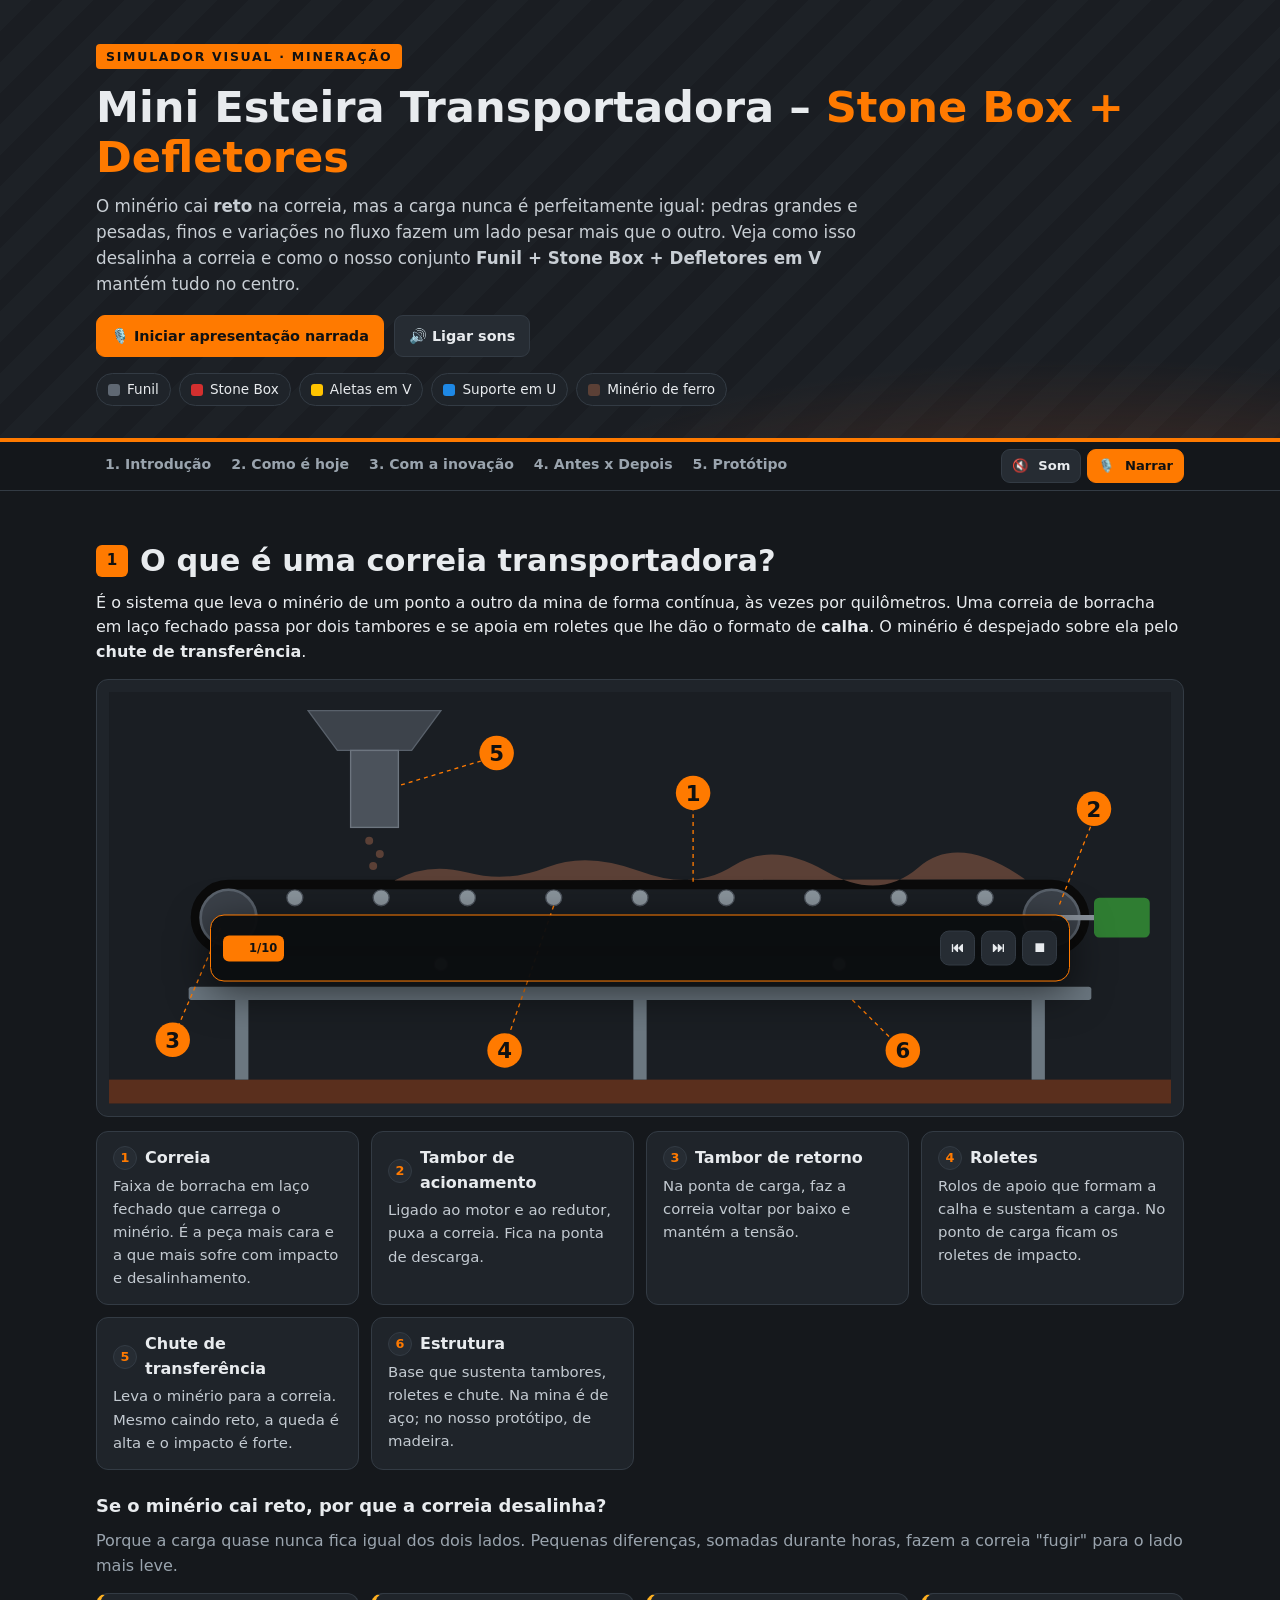
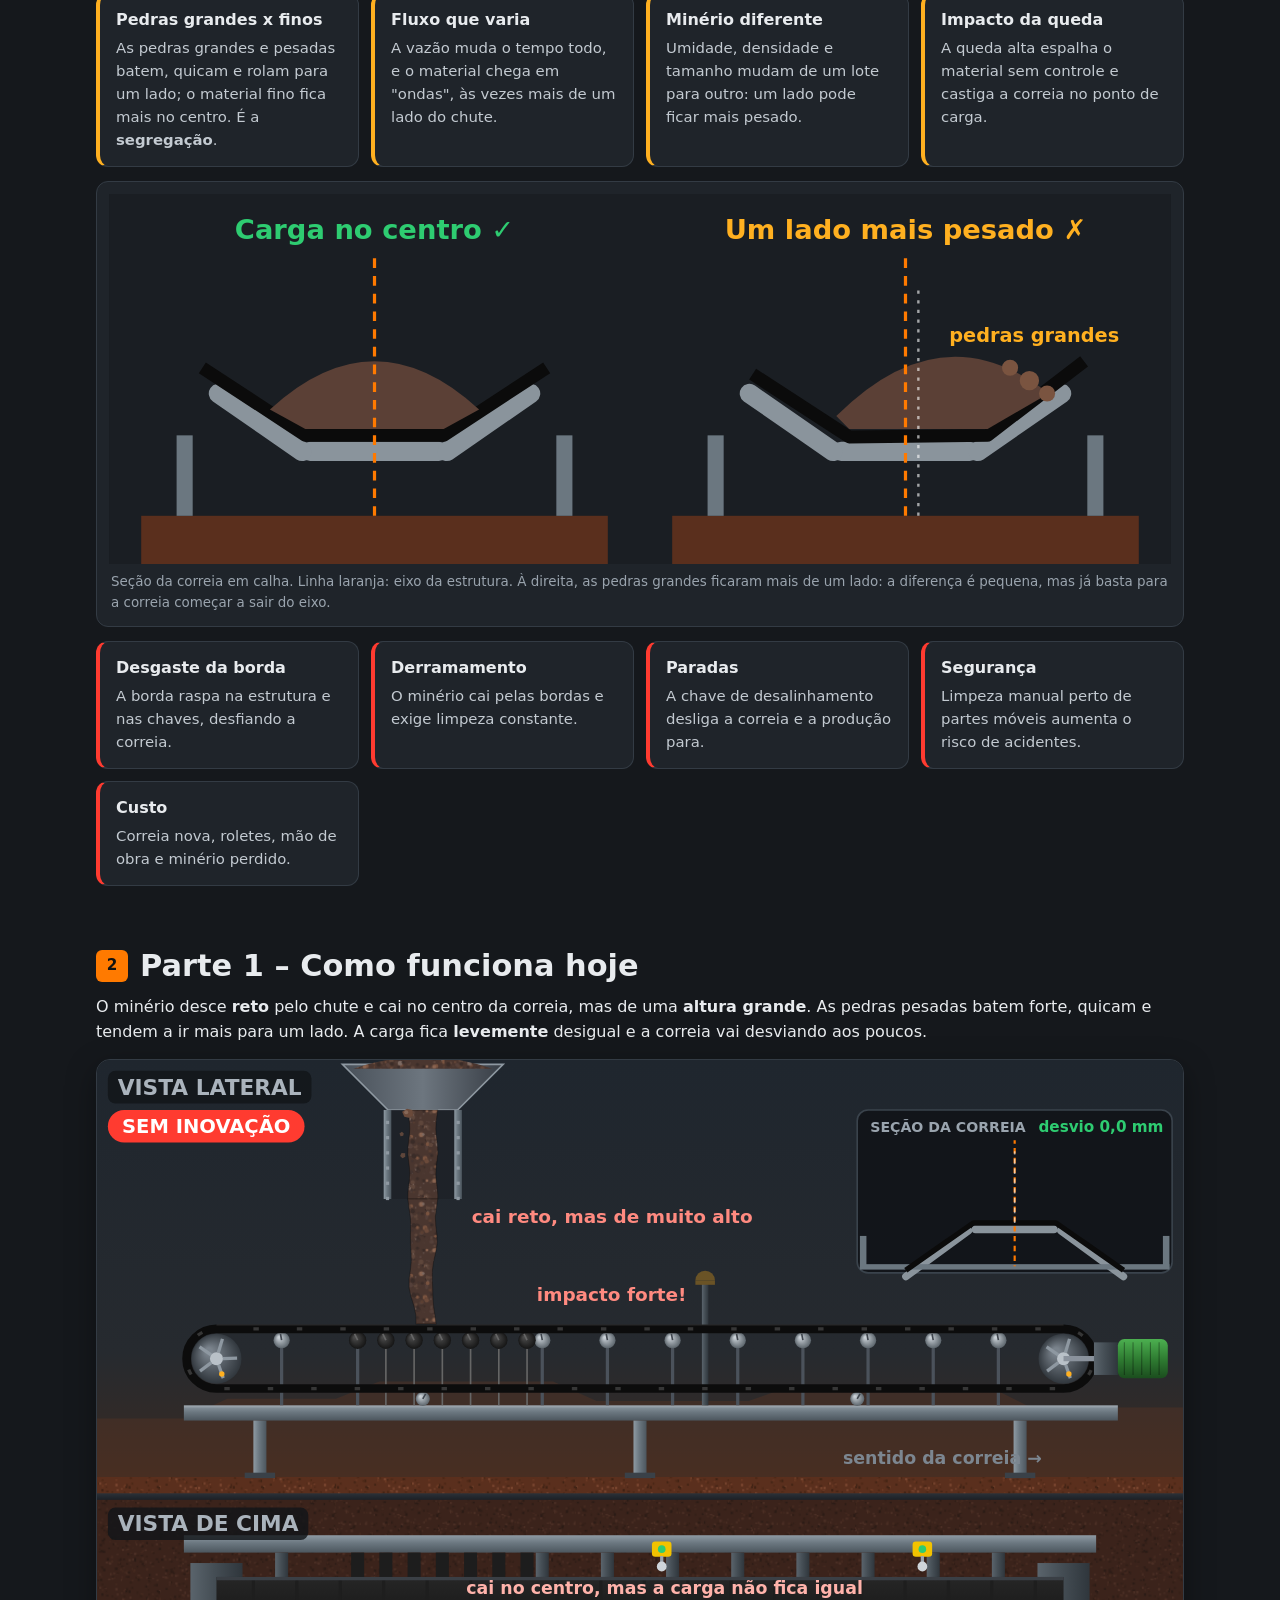
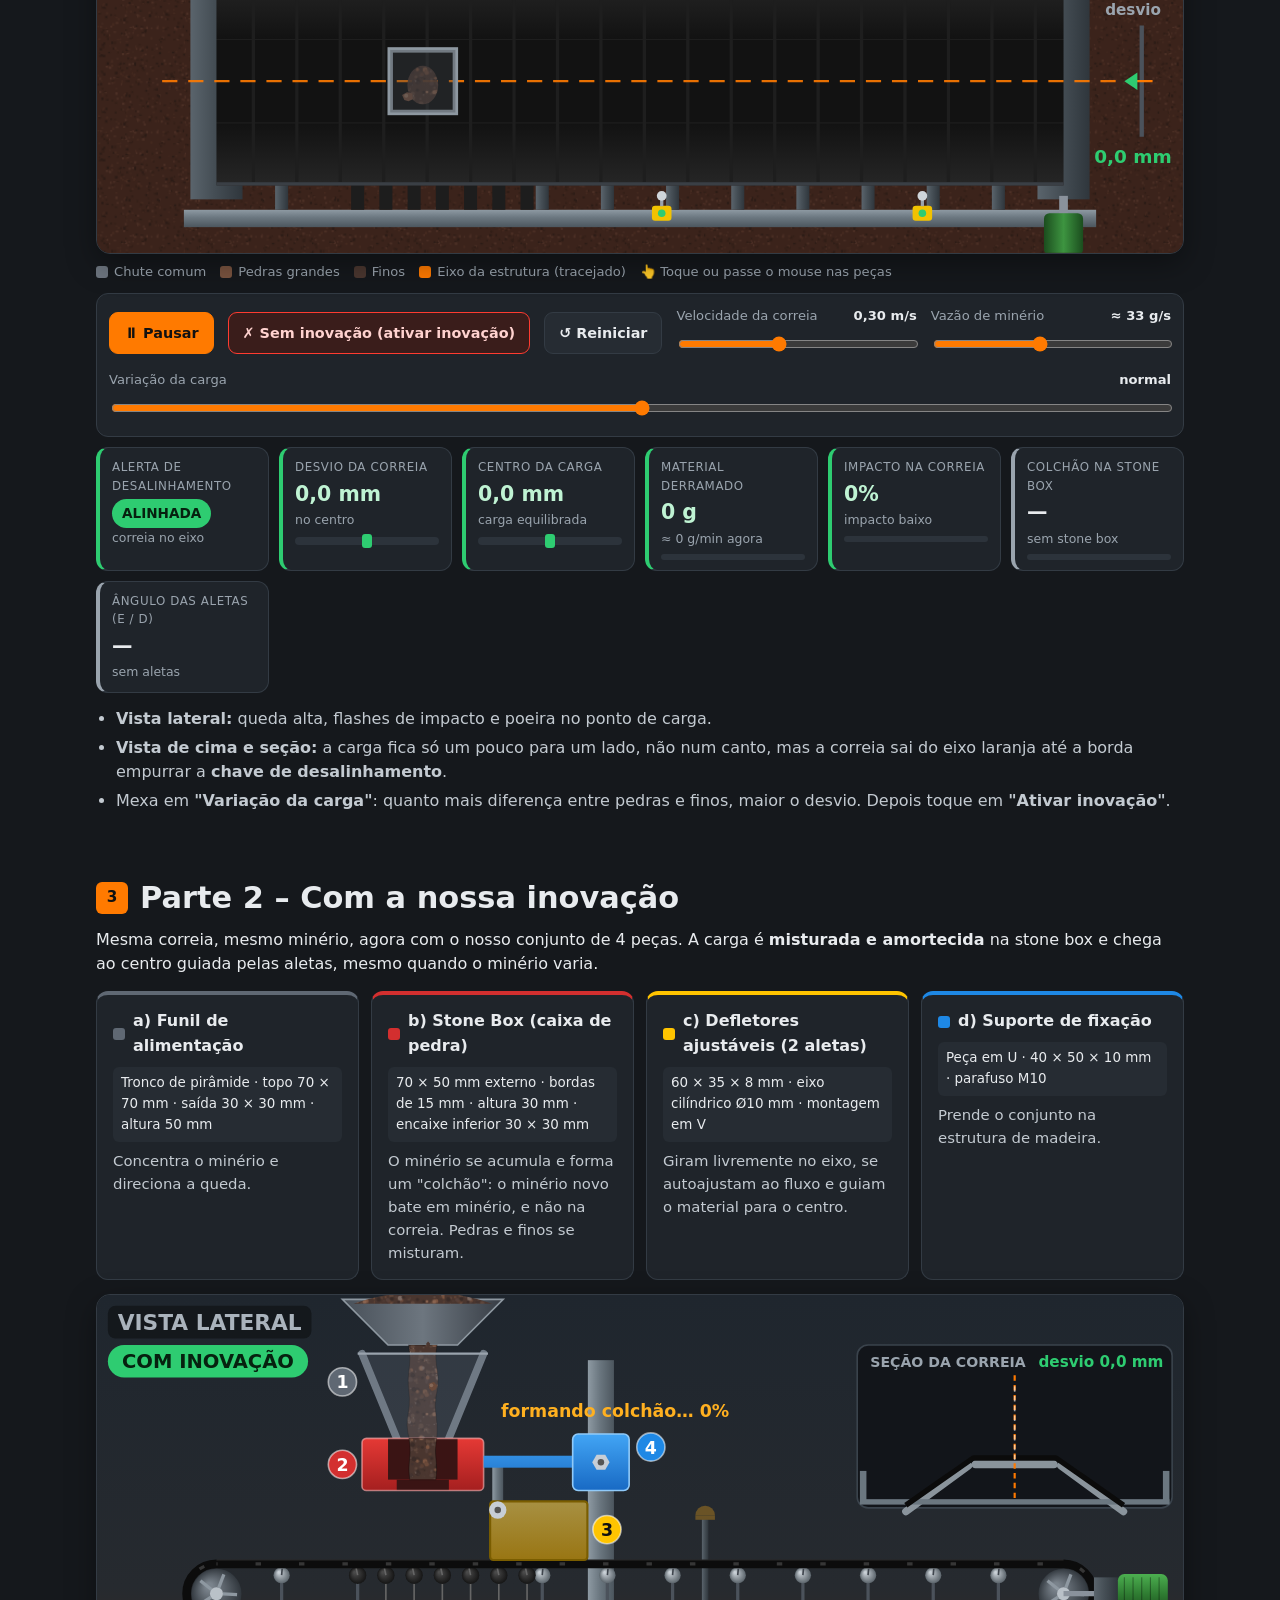
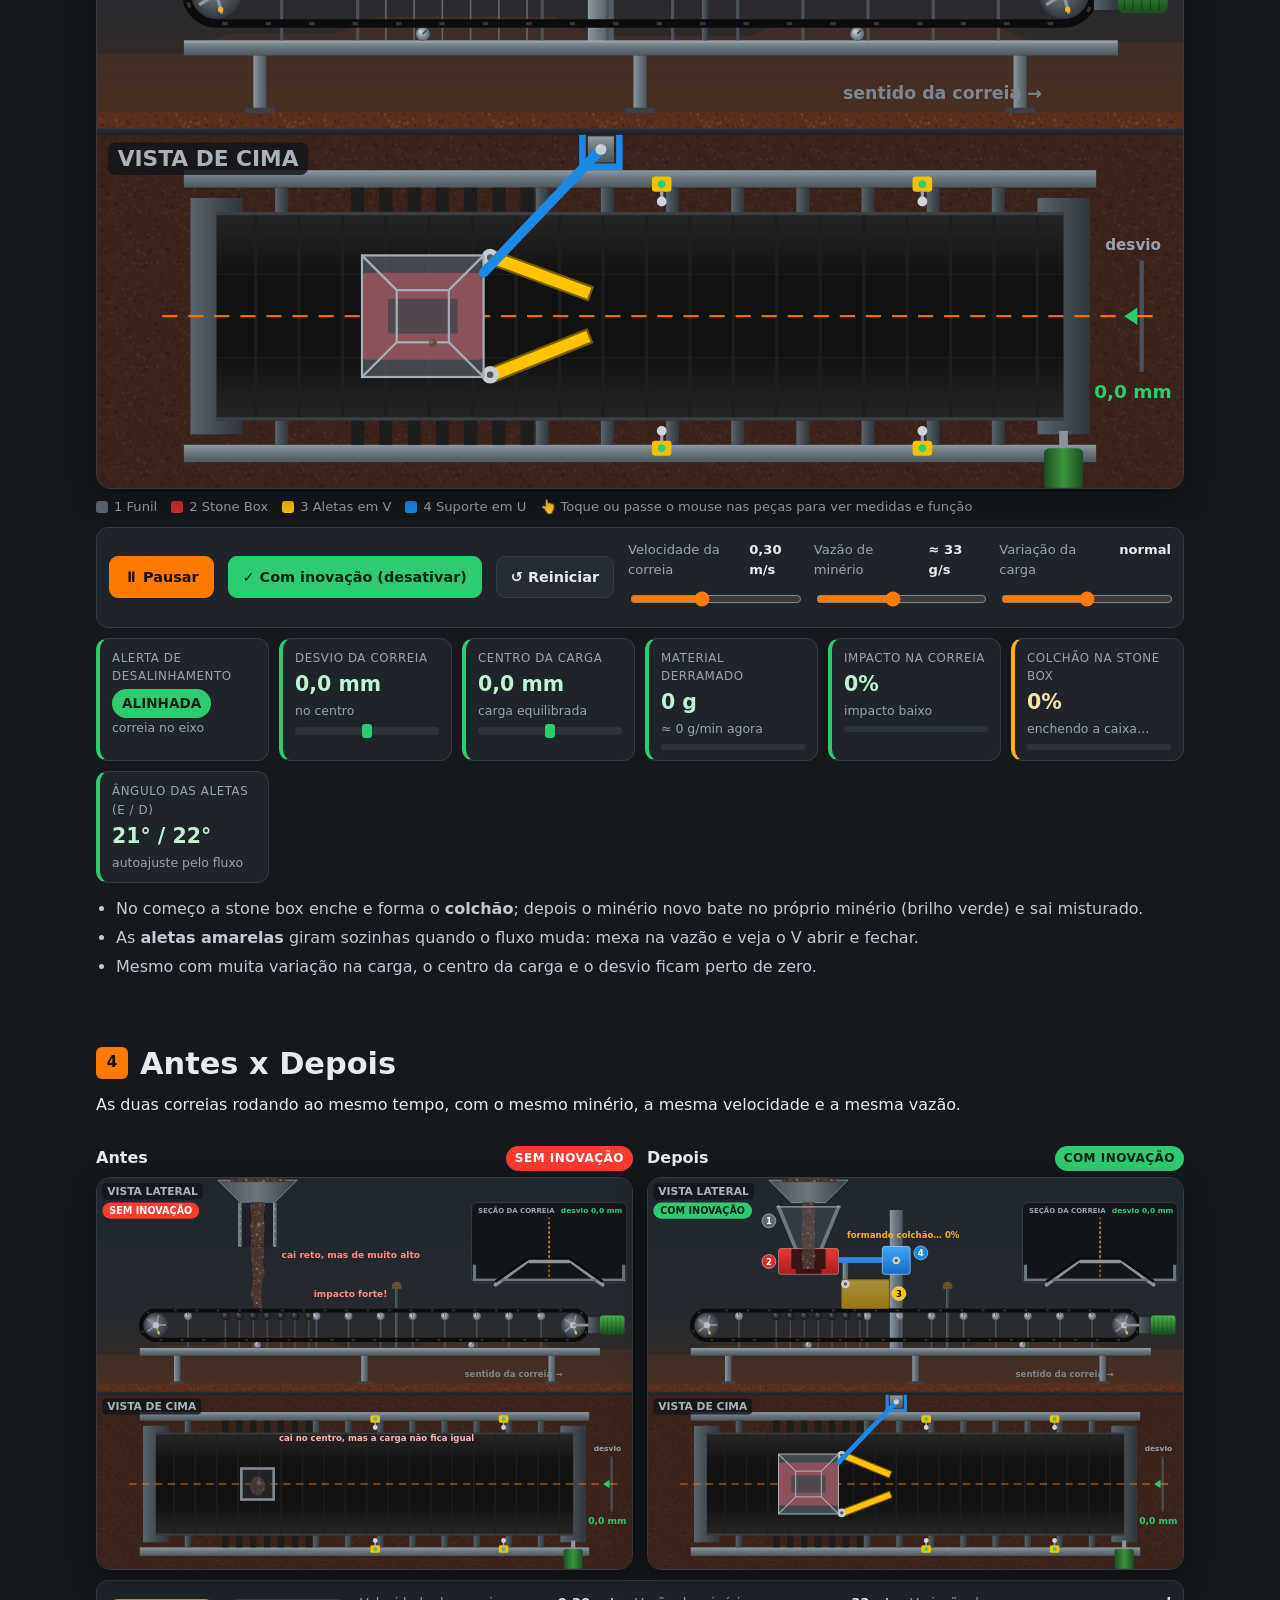
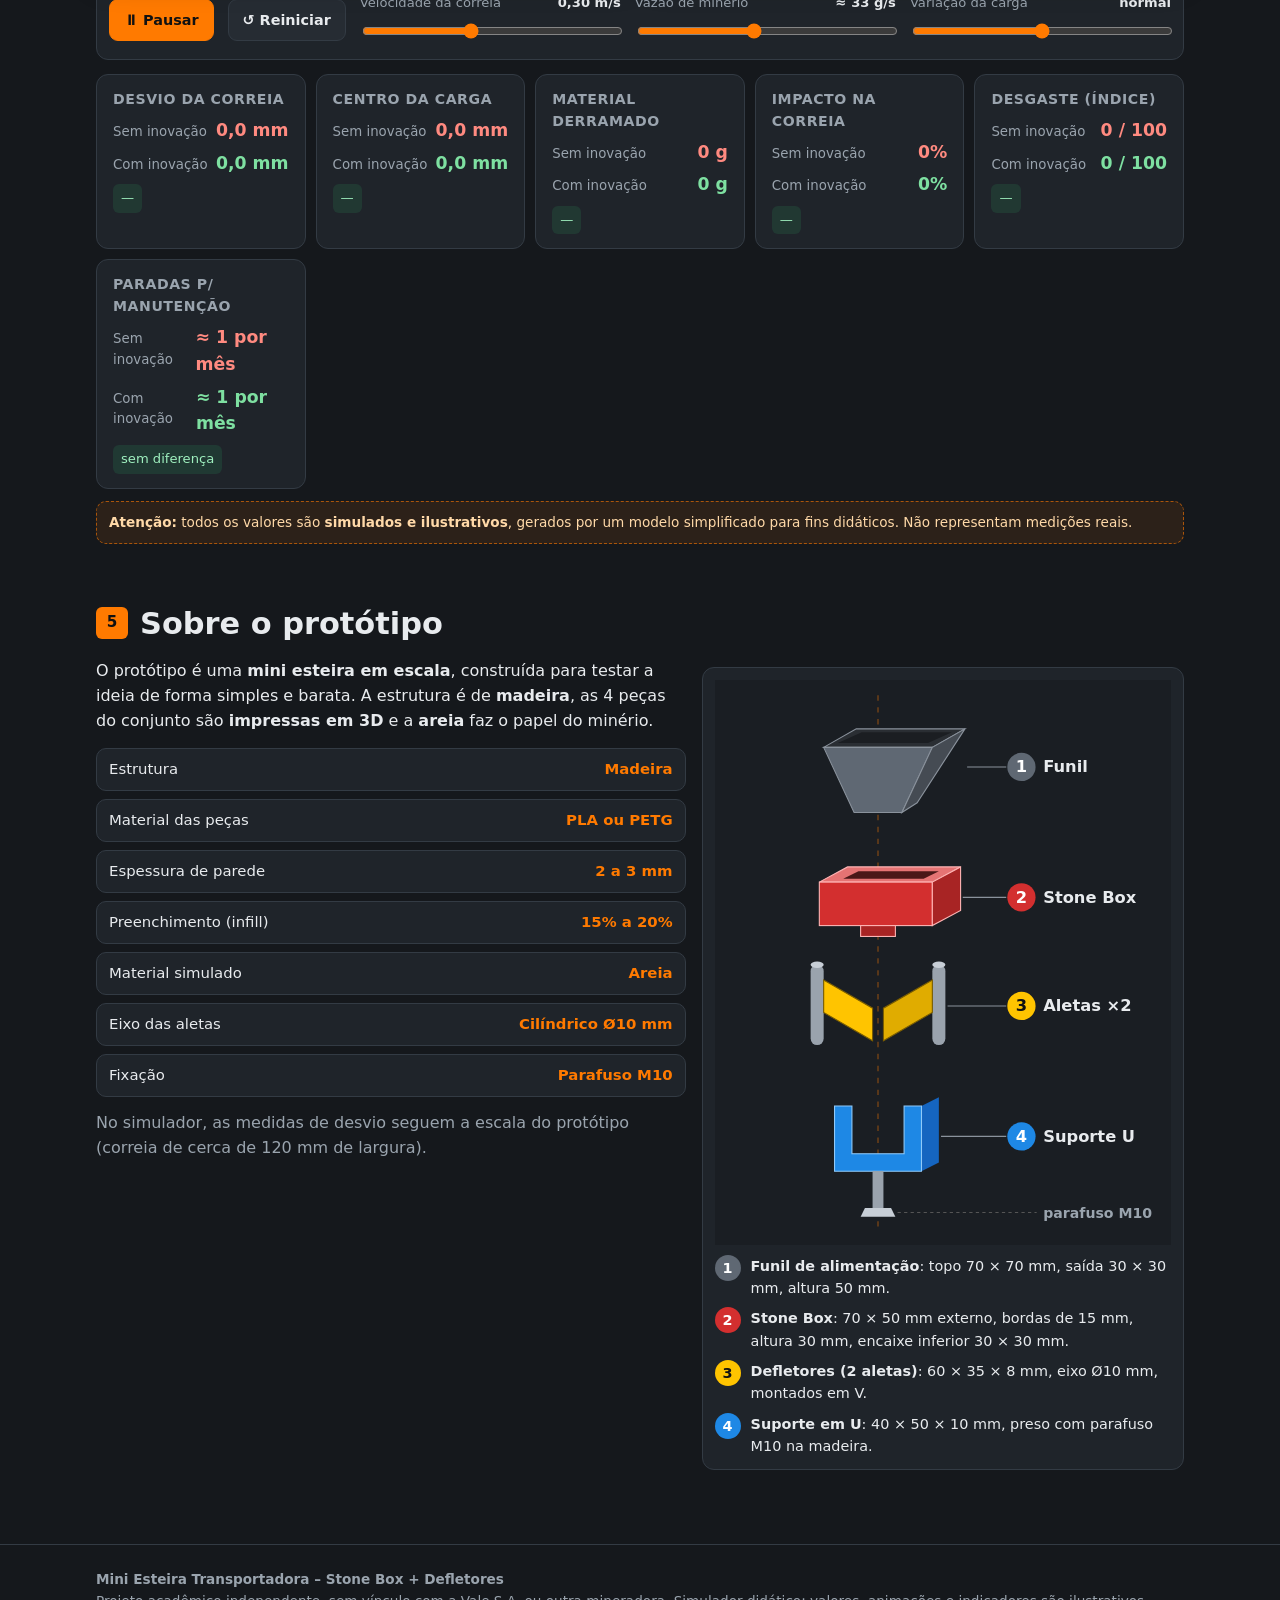
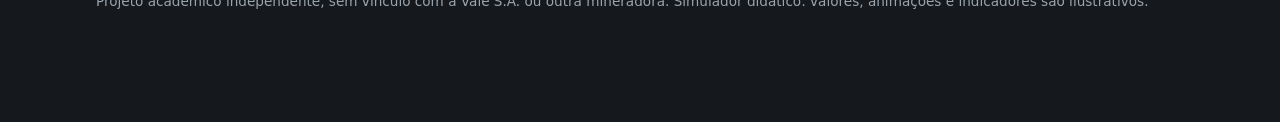
==== index.html @ c306771c "Publica o simulador no GitHub Pages Co-Authored-By: Claude Opus 5.5 <noreply@anthropic.com> Claude-S" ====
<!DOCTYPE html>
<html lang="pt-BR">
<head>
<meta charset="UTF-8">
<meta name="viewport" content="width=device-width, initial-scale=1">
<title>Mini Esteira Transportadora – Stone Box + Defletores</title>
<meta name="description" content="Simulador visual de correia transportadora de minério: como pequenas diferenças na carga desalinham a correia e como o conjunto Funil + Stone Box + Defletores em V mantém a carga centralizada.">
<style>
:root{
  --bg:#15181c; --panel:#1f242a; --panel2:#262c33; --line:#333b44;
  --text:#e8ebee; --muted:#9aa4ae;
  --orange:#ff7a00; --ok:#2ecc71; --warn:#ffb020; --alert:#ff3b30;
  --funil:#5f6873; --box:#d32f2f; --aleta:#ffc400; --sup:#1e88e5; --steel:#6b7780; --ore:#5b4036;
}
*{box-sizing:border-box}
html{scroll-behavior:smooth}
body{margin:0;background:var(--bg);color:var(--text);font-family:system-ui,-apple-system,"Segoe UI",Roboto,Arial,sans-serif;line-height:1.55;-webkit-text-size-adjust:100%}
a{color:var(--orange)}
.wrap{max-width:1120px;margin:0 auto;padding:0 16px}
header.hero{position:relative;overflow:hidden;padding:44px 0 32px;border-bottom:4px solid var(--orange);
  background:radial-gradient(900px 300px at 85% 130%,rgba(141,75,43,.5),transparent 70%),repeating-linear-gradient(135deg,#1d2126 0 22px,#1a1d22 22px 44px)}
header.hero::after{content:"";position:absolute;left:0;right:0;bottom:-4px;height:4px;background:repeating-linear-gradient(90deg,var(--orange) 0 24px,#111 24px 48px)}
.kicker{display:inline-block;font-size:.78rem;letter-spacing:.14em;text-transform:uppercase;color:#111;background:var(--orange);padding:3px 10px;border-radius:4px;font-weight:800}
h1{font-size:clamp(1.6rem,4.6vw,2.7rem);line-height:1.15;margin:14px 0 10px}
h1 span{color:var(--orange)}
.lead{color:#c8ced4;max-width:780px;font-size:1.05rem;margin:0}
.cta{display:flex;flex-wrap:wrap;gap:10px;margin-top:18px}
.chips{display:flex;flex-wrap:wrap;gap:8px;margin-top:16px}
.chip{display:inline-flex;align-items:center;gap:7px;background:var(--panel);border:1px solid var(--line);padding:5px 11px;border-radius:999px;font-size:.85rem}
.sw{width:12px;height:12px;border-radius:3px;display:inline-block;flex:none}
nav.top{position:sticky;top:0;z-index:30;background:rgba(21,24,28,.95);backdrop-filter:blur(6px);border-bottom:1px solid var(--line)}
nav.top .wrap{display:flex;align-items:center;gap:6px}
nav.top .links{display:flex;gap:2px;overflow-x:auto;scrollbar-width:none;flex:1}
nav.top .links::-webkit-scrollbar{display:none}
nav.top a{color:var(--muted);text-decoration:none;white-space:nowrap;padding:12px 9px;font-size:.88rem;font-weight:650;border-bottom:2px solid transparent}
nav.top a:hover{color:var(--text);border-color:var(--orange)}
.navbtns{display:flex;gap:6px;flex:none}
section{padding:46px 0 10px}
h2{font-size:clamp(1.3rem,3.4vw,1.9rem);margin:0 0 6px;display:flex;align-items:center;gap:12px;flex-wrap:wrap}
h2 .num{background:var(--orange);color:#111;font-size:.95rem;width:32px;height:32px;border-radius:6px;display:inline-grid;place-items:center;flex:none}
h3{margin:22px 0 10px;font-size:1.12rem}
p{margin:.4em 0 .9em}
.muted{color:var(--muted)}
.grid{display:grid;gap:12px;grid-template-columns:repeat(auto-fit,minmax(220px,1fr))}
.card{background:var(--panel);border:1px solid var(--line);border-radius:12px;padding:14px 16px}
.card h4{margin:0 0 4px;font-size:1rem;display:flex;align-items:center;gap:8px}
.card p{margin:0;color:#c3cad1;font-size:.93rem}
.card .n{background:var(--panel2);border:1px solid var(--line);border-radius:50%;width:24px;height:24px;display:inline-grid;place-items:center;font-size:.8rem;color:var(--orange);flex:none}
.card.prob{border-left:4px solid var(--alert)}
.card.fac{border-left:4px solid var(--warn)}
.card.piece{border-top:4px solid var(--c)}
.card.piece .dims{font-size:.84rem;color:var(--text);background:var(--panel2);border-radius:6px;padding:6px 8px;margin:8px 0}
.figure{background:var(--panel);border:1px solid var(--line);border-radius:12px;padding:12px;margin:14px 0}
.figure svg{display:block;width:100%;height:auto}
.figcap{font-size:.84rem;color:var(--muted);margin:8px 2px 0}
.sim-wrap{position:relative;border-radius:14px;overflow:hidden;border:1px solid var(--line);background:#1a1e23;margin-top:14px;box-shadow:0 10px 30px rgba(0,0,0,.35)}
.sim-wrap canvas{display:block;width:100%;touch-action:pan-y;cursor:crosshair}
.tip{position:absolute;z-index:5;pointer-events:none;max-width:270px;background:rgba(14,16,19,.96);border:1px solid var(--orange);border-radius:10px;padding:9px 11px;font-size:.84rem;box-shadow:0 6px 24px rgba(0,0,0,.5);opacity:0;transition:opacity .12s}
.tip.on{opacity:1}
.tip b{display:block;font-size:.95rem;margin-bottom:3px}
.tip .dims{color:#fff;background:#252b32;border-radius:6px;padding:4px 6px;margin:4px 0;font-size:.8rem}
.tip .fn{color:#c3cad1}
.controls{display:flex;flex-wrap:wrap;gap:10px 14px;align-items:center;background:var(--panel);border:1px solid var(--line);border-radius:12px;padding:12px;margin-top:10px}
.btn{appearance:none;border:1px solid var(--line);background:var(--panel2);color:var(--text);font:inherit;font-weight:750;font-size:.9rem;padding:9px 14px;border-radius:9px;cursor:pointer;min-height:40px;display:inline-flex;align-items:center;gap:6px}
.btn:hover{border-color:var(--orange)}
.btn.sm{padding:6px 10px;min-height:34px;font-size:.82rem}
.btn.primary{background:var(--orange);color:#111;border-color:var(--orange)}
.btn.on{background:var(--ok);color:#06210f;border-color:var(--ok)}
.btn.tog.off{background:#3a1d1b;border-color:var(--alert);color:#ffd2cf}
.rng{display:flex;flex-direction:column;gap:2px;font-size:.82rem;color:var(--muted);flex:1 1 170px;min-width:150px}
.rng span{display:flex;justify-content:space-between;gap:8px}
.rng output{color:var(--text);font-weight:750}
input[type=range]{width:100%;accent-color:var(--orange);height:28px}
.ind-grid{display:grid;gap:10px;grid-template-columns:repeat(auto-fit,minmax(150px,1fr));margin-top:10px}
.ind{background:var(--panel);border:1px solid var(--line);border-radius:12px;padding:10px 12px;border-left:4px solid var(--muted);transition:border-color .3s}
.ind .lbl{display:block;font-size:.74rem;color:var(--muted);text-transform:uppercase;letter-spacing:.05em}
.ind .val{display:block;font-size:1.28rem;font-weight:800;font-variant-numeric:tabular-nums;margin-top:2px}
.ind .sub{display:block;font-size:.78rem;color:var(--muted)}
.bar{height:6px;background:#2c333b;border-radius:4px;margin-top:6px;overflow:hidden}
.bar i{display:block;height:100%;width:0;background:var(--muted);transition:width .2s,background .3s}
.cbar{position:relative;height:8px;background:#2c333b;border-radius:4px;margin-top:7px}
.cbar::before{content:"";position:absolute;left:50%;top:-3px;bottom:-3px;width:2px;background:var(--orange)}
.cbar i{position:absolute;top:-3px;width:10px;height:14px;margin-left:-5px;border-radius:3px;background:var(--muted);left:50%;transition:left .2s,background .3s}
.ind.ok{border-left-color:var(--ok)} .ind.ok .bar i,.ind.ok .cbar i{background:var(--ok)} .ind.ok .val{color:#bff3d3}
.ind.warn{border-left-color:var(--warn)} .ind.warn .bar i,.ind.warn .cbar i{background:var(--warn)} .ind.warn .val{color:#ffe1a6}
.ind.alert{border-left-color:var(--alert)} .ind.alert .bar i,.ind.alert .cbar i{background:var(--alert)} .ind.alert .val{color:#ffc0bb}
.pill{display:inline-block;margin-top:4px;padding:4px 10px;border-radius:999px;font-weight:800;font-size:.85rem;background:#2c333b}
.ind.ok .pill{background:var(--ok);color:#06210f}
.ind.warn .pill{background:var(--warn);color:#2a1c00}
.ind.alert .pill{background:var(--alert);color:#fff;animation:blink 1s steps(2) infinite}
@keyframes blink{50%{opacity:.45}}
.legend{display:flex;flex-wrap:wrap;gap:6px 14px;font-size:.82rem;color:var(--muted);margin-top:8px}
.legend span{display:inline-flex;align-items:center;gap:6px}
.observe{margin:14px 0 0;padding-left:20px;color:#c3cad1}
.observe li{margin:4px 0}
.split{display:grid;grid-template-columns:1fr 1fr;gap:14px}
.split .sim-wrap{margin-top:0}
.side-head{display:flex;align-items:center;justify-content:space-between;gap:8px;margin:14px 0 6px;font-weight:800}
.tag{font-size:.75rem;padding:3px 9px;border-radius:999px;font-weight:800;letter-spacing:.04em}
.tag.bad{background:var(--alert);color:#fff}
.tag.good{background:var(--ok);color:#06210f}
.cmp{display:grid;gap:10px;grid-template-columns:repeat(auto-fit,minmax(180px,1fr));margin-top:14px}
.cmp .card h4{font-size:.88rem;color:var(--muted);text-transform:uppercase;letter-spacing:.04em}
.cmp .row{display:flex;justify-content:space-between;align-items:baseline;gap:8px;margin-top:6px;font-variant-numeric:tabular-nums}
.cmp .row small{color:var(--muted)}
.cmp .bad{color:#ff8a80;font-weight:800;font-size:1.08rem}
.cmp .good{color:#7ee0a1;font-weight:800;font-size:1.08rem}
.cmp .red{margin-top:8px;font-size:.82rem;background:rgba(46,204,113,.12);color:#9ff0bf;border-radius:6px;padding:4px 8px;display:inline-block}
.notice{margin-top:12px;font-size:.85rem;color:#ffd9a8;background:rgba(255,122,0,.1);border:1px dashed rgba(255,122,0,.6);border-radius:10px;padding:10px 12px}
.proto{display:grid;grid-template-columns:1.1fr .9fr;gap:16px;align-items:start}
.spec{list-style:none;padding:0;margin:0;display:grid;gap:8px}
.spec li{background:var(--panel);border:1px solid var(--line);border-radius:10px;padding:9px 12px;display:flex;justify-content:space-between;gap:10px;font-size:.93rem}
.spec li b{color:var(--orange);text-align:right}
.ex-legend{list-style:none;padding:0;margin:10px 0 0;display:grid;gap:8px}
.ex-legend li{display:flex;gap:10px;align-items:flex-start;font-size:.9rem}
.ex-legend .n{width:26px;height:26px;border-radius:50%;display:grid;place-items:center;font-weight:800;color:#111;flex:none}
#narr{position:fixed;left:50%;bottom:12px;transform:translate(-50%,140%);z-index:50;width:min(860px,calc(100% - 20px));background:rgba(12,14,16,.97);border:1px solid var(--orange);border-radius:14px;box-shadow:0 10px 40px rgba(0,0,0,.6);padding:10px 12px;display:flex;gap:12px;align-items:center;transition:transform .35s}
#narr.on{transform:translate(-50%,0)}
#narr .st{flex:none;font-size:.72rem;font-weight:800;color:#111;background:var(--orange);border-radius:6px;padding:4px 7px;display:inline-flex;align-items:center}
#narr .cap{flex:1;font-size:1rem;line-height:1.4;min-height:2.8em;display:flex;align-items:center}
#narr .nb{display:flex;gap:6px;flex:none}
.wave{display:inline-flex;gap:2px;align-items:flex-end;height:14px;margin-right:6px}
.wave i{width:3px;background:#111;animation:wv .8s ease-in-out infinite}
.wave i:nth-child(2){animation-delay:.15s}.wave i:nth-child(3){animation-delay:.3s}
@keyframes wv{0%,100%{height:3px}50%{height:13px}}
footer{margin-top:50px;padding:24px 0 110px;border-top:1px solid var(--line);color:var(--muted);font-size:.85rem}
@media (max-width:760px){
  .split,.proto{grid-template-columns:1fr}
  section{padding-top:36px}
  .ind .val{font-size:1.1rem}
  nav.top .navbtns .lbl{display:none}
  #narr{flex-wrap:wrap}
  #narr .cap{flex-basis:100%;order:3;font-size:.95rem}
}
</style>
</head>
<body>

<header class="hero" id="topo">
  <div class="wrap">
    <span class="kicker">Simulador visual · Mineração</span>
    <h1>Mini Esteira Transportadora – <span>Stone Box + Defletores</span></h1>
    <p class="lead">O minério cai <b>reto</b> na correia, mas a carga nunca é perfeitamente igual: pedras grandes e pesadas, finos e variações no fluxo fazem um lado pesar mais que o outro. Veja como isso desalinha a correia e como o nosso conjunto <b>Funil + Stone Box + Defletores em V</b> mantém tudo no centro.</p>
    <div class="cta">
      <button class="btn primary" id="heroNarr" type="button">🎙️ Iniciar apresentação narrada</button>
      <button class="btn" id="heroSnd" type="button">🔊 Ligar sons</button>
    </div>
    <div class="chips">
      <span class="chip"><i class="sw" style="background:var(--funil)"></i>Funil</span>
      <span class="chip"><i class="sw" style="background:var(--box)"></i>Stone Box</span>
      <span class="chip"><i class="sw" style="background:var(--aleta)"></i>Aletas em V</span>
      <span class="chip"><i class="sw" style="background:var(--sup)"></i>Suporte em U</span>
      <span class="chip"><i class="sw" style="background:var(--ore)"></i>Minério de ferro</span>
    </div>
  </div>
</header>

<nav class="top"><div class="wrap">
  <div class="links">
    <a href="#intro">1. Introdução</a>
    <a href="#hoje">2. Como é hoje</a>
    <a href="#inovacao">3. Com a inovação</a>
    <a href="#comparacao">4. Antes x Depois</a>
    <a href="#prototipo">5. Protótipo</a>
  </div>
  <div class="navbtns">
    <button class="btn sm" id="navSnd" type="button" title="Sons">🔇<span class="lbl">&nbsp;Som</span></button>
    <button class="btn sm primary" id="navNarr" type="button" title="Apresentação narrada">🎙️<span class="lbl">&nbsp;Narrar</span></button>
  </div>
</div></nav>

<main class="wrap">

<!-- 1. INTRODUÇÃO -->
<section id="intro">
  <h2><span class="num">1</span>O que é uma correia transportadora?</h2>
  <p>É o sistema que leva o minério de um ponto a outro da mina de forma contínua, às vezes por quilômetros. Uma correia de borracha em laço fechado passa por dois tambores e se apoia em roletes que lhe dão o formato de <b>calha</b>. O minério é despejado sobre ela pelo <b>chute de transferência</b>.</p>
  <div class="figure">
    <svg viewBox="0 0 800 310" role="img" aria-label="Desenho de uma correia transportadora com as partes numeradas">
      <rect width="800" height="310" fill="#1a1e23"/>
      <rect y="292" width="800" height="18" fill="#5a2f1d"/>
      <rect x="60" y="222" width="680" height="10" rx="2" fill="#6b7780"/>
      <g fill="#6b7780"><rect x="95" y="232" width="10" height="60"/><rect x="395" y="232" width="10" height="60"/><rect x="695" y="232" width="10" height="60"/></g>
      <g fill="#8a949c" stroke="#4b525b">
        <circle cx="140" cy="155" r="6"/><circle cx="205" cy="155" r="6"/><circle cx="270" cy="155" r="6"/><circle cx="335" cy="155" r="6"/><circle cx="400" cy="155" r="6"/><circle cx="465" cy="155" r="6"/><circle cx="530" cy="155" r="6"/><circle cx="595" cy="155" r="6"/><circle cx="660" cy="155" r="6"/>
        <circle cx="250" cy="205" r="5"/><circle cx="550" cy="205" r="5"/>
      </g>
      <path d="M90,145 L710,145 A25,25 0 0 1 710,195 L90,195 A25,25 0 0 1 90,145 Z" fill="none" stroke="#0b0b0b" stroke-width="7"/>
      <circle cx="90" cy="170" r="21" fill="#3b4149" stroke="#59616b" stroke-width="2"/>
      <circle cx="710" cy="170" r="21" fill="#3b4149" stroke="#59616b" stroke-width="2"/>
      <rect x="742" y="155" width="42" height="30" rx="4" fill="#2f7d32"/>
      <line x1="710" y1="170" x2="742" y2="170" stroke="#8a929c" stroke-width="4"/>
      <path d="M215,142 Q240,128 270,136 T330,132 T400,135 T470,131 T540,135 T610,132 T690,141 Z" fill="#5b4036"/>
      <path d="M150,14 L250,14 L228,44 L172,44 Z" fill="#3d434b" stroke="#59616b"/>
      <rect x="182" y="44" width="36" height="58" fill="#4b525b" stroke="#6d757f"/>
      <g fill="#5b4036"><circle cx="196" cy="112" r="3"/><circle cx="204" cy="122" r="3"/><circle cx="199" cy="131" r="3"/></g>
      <g font-family="system-ui,Arial" font-weight="800" font-size="16" text-anchor="middle">
        <line x1="440" y1="143" x2="440" y2="88" stroke="#ff7a00" stroke-dasharray="3 3"/><circle cx="440" cy="76" r="13" fill="#ff7a00"/><text x="440" y="82" fill="#111">1</text>
        <line x1="716" y1="160" x2="740" y2="100" stroke="#ff7a00" stroke-dasharray="3 3"/><circle cx="742" cy="88" r="13" fill="#ff7a00"/><text x="742" y="94" fill="#111">2</text>
        <line x1="84" y1="178" x2="52" y2="252" stroke="#ff7a00" stroke-dasharray="3 3"/><circle cx="48" cy="262" r="13" fill="#ff7a00"/><text x="48" y="268" fill="#111">3</text>
        <line x1="335" y1="161" x2="300" y2="262" stroke="#ff7a00" stroke-dasharray="3 3"/><circle cx="298" cy="270" r="13" fill="#ff7a00"/><text x="298" y="276" fill="#111">4</text>
        <line x1="220" y1="70" x2="280" y2="52" stroke="#ff7a00" stroke-dasharray="3 3"/><circle cx="292" cy="46" r="13" fill="#ff7a00"/><text x="292" y="52" fill="#111">5</text>
        <line x1="560" y1="232" x2="590" y2="262" stroke="#ff7a00" stroke-dasharray="3 3"/><circle cx="598" cy="270" r="13" fill="#ff7a00"/><text x="598" y="276" fill="#111">6</text>
      </g>
    </svg>
  </div>
  <div class="grid">
    <div class="card"><h4><span class="n">1</span>Correia</h4><p>Faixa de borracha em laço fechado que carrega o minério. É a peça mais cara e a que mais sofre com impacto e desalinhamento.</p></div>
    <div class="card"><h4><span class="n">2</span>Tambor de acionamento</h4><p>Ligado ao motor e ao redutor, puxa a correia. Fica na ponta de descarga.</p></div>
    <div class="card"><h4><span class="n">3</span>Tambor de retorno</h4><p>Na ponta de carga, faz a correia voltar por baixo e mantém a tensão.</p></div>
    <div class="card"><h4><span class="n">4</span>Roletes</h4><p>Rolos de apoio que formam a calha e sustentam a carga. No ponto de carga ficam os roletes de impacto.</p></div>
    <div class="card"><h4><span class="n">5</span>Chute de transferência</h4><p>Leva o minério para a correia. Mesmo caindo reto, a queda é alta e o impacto é forte.</p></div>
    <div class="card"><h4><span class="n">6</span>Estrutura</h4><p>Base que sustenta tambores, roletes e chute. Na mina é de aço; no nosso protótipo, de madeira.</p></div>
  </div>

  <h3 id="problema">Se o minério cai reto, por que a correia desalinha?</h3>
  <p class="muted">Porque a carga quase nunca fica igual dos dois lados. Pequenas diferenças, somadas durante horas, fazem a correia "fugir" para o lado mais leve.</p>
  <div class="grid">
    <div class="card fac"><h4>Pedras grandes x finos</h4><p>As pedras grandes e pesadas batem, quicam e rolam para um lado; o material fino fica mais no centro. É a <b>segregação</b>.</p></div>
    <div class="card fac"><h4>Fluxo que varia</h4><p>A vazão muda o tempo todo, e o material chega em "ondas", às vezes mais de um lado do chute.</p></div>
    <div class="card fac"><h4>Minério diferente</h4><p>Umidade, densidade e tamanho mudam de um lote para outro: um lado pode ficar mais pesado.</p></div>
    <div class="card fac"><h4>Impacto da queda</h4><p>A queda alta espalha o material sem controle e castiga a correia no ponto de carga.</p></div>
  </div>
  <div class="figure">
    <svg viewBox="0 0 660 230" role="img" aria-label="Seção da correia: carga centralizada e carga levemente deslocada">
      <rect width="660" height="230" fill="#1a1e23"/>
      <g>
        <rect x="20" y="200" width="290" height="30" fill="#5a2f1d"/>
        <rect x="42" y="150" width="10" height="50" fill="#6b7780"/><rect x="278" y="150" width="10" height="50" fill="#6b7780"/>
        <line x1="125" y1="160" x2="205" y2="160" stroke="#8a949c" stroke-width="12" stroke-linecap="round"/>
        <line x1="210" y1="160" x2="262" y2="124" stroke="#8a949c" stroke-width="12" stroke-linecap="round"/>
        <line x1="120" y1="160" x2="68" y2="124" stroke="#8a949c" stroke-width="12" stroke-linecap="round"/>
        <polyline points="58,108 122,150 208,150 272,108" fill="none" stroke="#0b0b0b" stroke-width="8" stroke-linejoin="round"/>
        <path d="M100,134 Q165,74 230,134 L208,146 L122,146 Z" fill="#5b4036"/>
        <line x1="165" y1="40" x2="165" y2="200" stroke="#ff7a00" stroke-dasharray="6 5" stroke-width="2"/>
        <text x="165" y="28" text-anchor="middle" fill="#2ecc71" font-family="system-ui" font-weight="800" font-size="17">Carga no centro ✓</text>
      </g>
      <g>
        <rect x="350" y="200" width="290" height="30" fill="#5a2f1d"/>
        <rect x="372" y="150" width="10" height="50" fill="#6b7780"/><rect x="608" y="150" width="10" height="50" fill="#6b7780"/>
        <line x1="455" y1="160" x2="535" y2="160" stroke="#8a949c" stroke-width="12" stroke-linecap="round"/>
        <line x1="540" y1="160" x2="592" y2="124" stroke="#8a949c" stroke-width="12" stroke-linecap="round"/>
        <line x1="450" y1="160" x2="398" y2="124" stroke="#8a949c" stroke-width="12" stroke-linecap="round"/>
        <polyline points="400,112 460,151 546,150 606,104" fill="none" stroke="#0b0b0b" stroke-width="8" stroke-linejoin="round"/>
        <path d="M452,138 Q518,72 584,124 L546,146 L460,146 Z" fill="#5b4036"/>
        <g fill="#7a5440"><circle cx="572" cy="116" r="6"/><circle cx="560" cy="108" r="5"/><circle cx="583" cy="124" r="5"/></g>
        <line x1="495" y1="40" x2="495" y2="200" stroke="#ff7a00" stroke-dasharray="6 5" stroke-width="2"/>
        <line x1="503" y1="60" x2="503" y2="200" stroke="#fff" stroke-dasharray="2 4" stroke-width="1.5" opacity=".6"/>
        <text x="495" y="28" text-anchor="middle" fill="#ffb020" font-family="system-ui" font-weight="800" font-size="17">Um lado mais pesado ✗</text>
        <text x="575" y="92" text-anchor="middle" fill="#ffb020" font-family="system-ui" font-weight="700" font-size="12">pedras grandes</text>
      </g>
    </svg>
    <p class="figcap">Seção da correia em calha. Linha laranja: eixo da estrutura. À direita, as pedras grandes ficaram mais de um lado: a diferença é pequena, mas já basta para a correia começar a sair do eixo.</p>
  </div>
  <div class="grid">
    <div class="card prob"><h4>Desgaste da borda</h4><p>A borda raspa na estrutura e nas chaves, desfiando a correia.</p></div>
    <div class="card prob"><h4>Derramamento</h4><p>O minério cai pelas bordas e exige limpeza constante.</p></div>
    <div class="card prob"><h4>Paradas</h4><p>A chave de desalinhamento desliga a correia e a produção para.</p></div>
    <div class="card prob"><h4>Segurança</h4><p>Limpeza manual perto de partes móveis aumenta o risco de acidentes.</p></div>
    <div class="card prob"><h4>Custo</h4><p>Correia nova, roletes, mão de obra e minério perdido.</p></div>
  </div>
</section>

<!-- 2. COMO É HOJE -->
<section id="hoje">
  <h2><span class="num">2</span>Parte 1 – Como funciona hoje</h2>
  <p>O minério desce <b>reto</b> pelo chute e cai no centro da correia, mas de uma <b>altura grande</b>. As pedras pesadas batem forte, quicam e tendem a ir mais para um lado. A carga fica <b>levemente</b> desigual e a correia vai desviando aos poucos.</p>
  <div class="sim-wrap" id="simA"><canvas></canvas><div class="tip"></div></div>
  <div class="legend">
    <span><i class="sw" style="background:#6d757f"></i>Chute comum</span>
    <span><i class="sw" style="background:#7a5440"></i>Pedras grandes</span>
    <span><i class="sw" style="background:#4b3730"></i>Finos</span>
    <span><i class="sw" style="background:var(--orange)"></i>Eixo da estrutura (tracejado)</span>
    <span>👆 Toque ou passe o mouse nas peças</span>
  </div>
  <div class="controls" id="ctlA"></div>
  <div class="ind-grid" id="indA"></div>
  <ul class="observe">
    <li><b>Vista lateral:</b> queda alta, flashes de impacto e poeira no ponto de carga.</li>
    <li><b>Vista de cima e seção:</b> a carga fica só um pouco para um lado, não num canto, mas a correia sai do eixo laranja até a borda empurrar a <b>chave de desalinhamento</b>.</li>
    <li>Mexa em <b>"Variação da carga"</b>: quanto mais diferença entre pedras e finos, maior o desvio. Depois toque em <b>"Ativar inovação"</b>.</li>
  </ul>
</section>

<!-- 3. COM A INOVAÇÃO -->
<section id="inovacao">
  <h2><span class="num">3</span>Parte 2 – Com a nossa inovação</h2>
  <p>Mesma correia, mesmo minério, agora com o nosso conjunto de 4 peças. A carga é <b>misturada e amortecida</b> na stone box e chega ao centro guiada pelas aletas, mesmo quando o minério varia.</p>
  <div class="grid">
    <div class="card piece" style="--c:var(--funil)"><h4><i class="sw" style="background:var(--funil)"></i>a) Funil de alimentação</h4>
      <div class="dims">Tronco de pirâmide · topo 70 × 70 mm · saída 30 × 30 mm · altura 50 mm</div>
      <p>Concentra o minério e direciona a queda.</p></div>
    <div class="card piece" style="--c:var(--box)"><h4><i class="sw" style="background:var(--box)"></i>b) Stone Box (caixa de pedra)</h4>
      <div class="dims">70 × 50 mm externo · bordas de 15 mm · altura 30 mm · encaixe inferior 30 × 30 mm</div>
      <p>O minério se acumula e forma um "colchão": o minério novo bate em minério, e não na correia. Pedras e finos se misturam.</p></div>
    <div class="card piece" style="--c:var(--aleta)"><h4><i class="sw" style="background:var(--aleta)"></i>c) Defletores ajustáveis (2 aletas)</h4>
      <div class="dims">60 × 35 × 8 mm · eixo cilíndrico Ø10 mm · montagem em V</div>
      <p>Giram livremente no eixo, se autoajustam ao fluxo e guiam o material para o centro.</p></div>
    <div class="card piece" style="--c:var(--sup)"><h4><i class="sw" style="background:var(--sup)"></i>d) Suporte de fixação</h4>
      <div class="dims">Peça em U · 40 × 50 × 10 mm · parafuso M10</div>
      <p>Prende o conjunto na estrutura de madeira.</p></div>
  </div>
  <div class="sim-wrap" id="simB"><canvas></canvas><div class="tip"></div></div>
  <div class="legend">
    <span><i class="sw" style="background:var(--funil)"></i>1 Funil</span>
    <span><i class="sw" style="background:var(--box)"></i>2 Stone Box</span>
    <span><i class="sw" style="background:var(--aleta)"></i>3 Aletas em V</span>
    <span><i class="sw" style="background:var(--sup)"></i>4 Suporte em U</span>
    <span>👆 Toque ou passe o mouse nas peças para ver medidas e função</span>
  </div>
  <div class="controls" id="ctlB"></div>
  <div class="ind-grid" id="indB"></div>
  <ul class="observe">
    <li>No começo a stone box enche e forma o <b>colchão</b>; depois o minério novo bate no próprio minério (brilho verde) e sai misturado.</li>
    <li>As <b>aletas amarelas</b> giram sozinhas quando o fluxo muda: mexa na vazão e veja o V abrir e fechar.</li>
    <li>Mesmo com muita variação na carga, o centro da carga e o desvio ficam perto de zero.</li>
  </ul>
</section>

<!-- 4. COMPARAÇÃO -->
<section id="comparacao">
  <h2><span class="num">4</span>Antes x Depois</h2>
  <p>As duas correias rodando ao mesmo tempo, com o mesmo minério, a mesma velocidade e a mesma vazão.</p>
  <div class="split">
    <div><div class="side-head">Antes <span class="tag bad">SEM INOVAÇÃO</span></div><div class="sim-wrap" id="simC1"><canvas></canvas><div class="tip"></div></div></div>
    <div><div class="side-head">Depois <span class="tag good">COM INOVAÇÃO</span></div><div class="sim-wrap" id="simC2"><canvas></canvas><div class="tip"></div></div></div>
  </div>
  <div class="controls" id="ctlC"></div>
  <div class="cmp" id="cmp"></div>
  <div class="notice"><b>Atenção:</b> todos os valores são <b>simulados e ilustrativos</b>, gerados por um modelo simplificado para fins didáticos. Não representam medições reais.</div>
</section>

<!-- 5. PROTÓTIPO -->
<section id="prototipo">
  <h2><span class="num">5</span>Sobre o protótipo</h2>
  <div class="proto">
    <div>
      <p>O protótipo é uma <b>mini esteira em escala</b>, construída para testar a ideia de forma simples e barata. A estrutura é de <b>madeira</b>, as 4 peças do conjunto são <b>impressas em 3D</b> e a <b>areia</b> faz o papel do minério.</p>
      <ul class="spec">
        <li><span>Estrutura</span><b>Madeira</b></li>
        <li><span>Material das peças</span><b>PLA ou PETG</b></li>
        <li><span>Espessura de parede</span><b>2 a 3 mm</b></li>
        <li><span>Preenchimento (infill)</span><b>15% a 20%</b></li>
        <li><span>Material simulado</span><b>Areia</b></li>
        <li><span>Eixo das aletas</span><b>Cilíndrico Ø10 mm</b></li>
        <li><span>Fixação</span><b>Parafuso M10</b></li>
      </ul>
      <p class="muted" style="margin-top:14px">No simulador, as medidas de desvio seguem a escala do protótipo (correia de cerca de 120 mm de largura).</p>
    </div>
    <div class="figure">
      <svg viewBox="0 0 420 520" role="img" aria-label="Vista explodida das 4 peças">
        <rect width="420" height="520" fill="#1a1e23"/>
        <line x1="150" y1="14" x2="150" y2="505" stroke="#ff7a00" stroke-dasharray="5 6" opacity=".5"/>
        <polygon points="100,62 130,45 230,45 200,62" fill="#2a2e33" stroke="#8a929c"/>
        <polygon points="113,58 135,48 218,48 196,58" fill="#1b1e22"/>
        <polygon points="100,62 200,62 172,122 128,122" fill="#5f6873" stroke="#8a929c"/>
        <polygon points="200,62 230,45 186,113 172,122" fill="#454b53" stroke="#8a929c"/>
        <polygon points="96,186 122,172 226,172 200,186" fill="#e57373" stroke="#ffb4b4"/>
        <polygon points="118,183 132,176 206,176 192,183" fill="#4a1717"/>
        <rect x="96" y="186" width="104" height="40" fill="#d32f2f" stroke="#ffb4b4"/>
        <polygon points="200,186 226,172 226,212 200,226" fill="#a82424" stroke="#ffb4b4"/>
        <rect x="134" y="226" width="32" height="10" fill="#a82424" stroke="#ffb4b4"/>
        <rect x="88" y="262" width="12" height="74" rx="6" fill="#9aa3ad"/><ellipse cx="94" cy="262" rx="6" ry="3" fill="#c7ced6"/>
        <rect x="200" y="262" width="12" height="74" rx="6" fill="#9aa3ad"/><ellipse cx="206" cy="262" rx="6" ry="3" fill="#c7ced6"/>
        <polygon points="100,276 145,302 145,332 100,306" fill="#ffc400" stroke="#7a5d00"/>
        <polygon points="200,276 155,302 155,332 200,306" fill="#e0ac00" stroke="#7a5d00"/>
        <polygon points="190,392 206,384 206,444 190,452" fill="#1565c0"/>
        <polygon points="110,392 126,392 126,436 174,436 174,392 190,392 190,452 110,452" fill="#1e88e5" stroke="#90caf9"/>
        <rect x="145" y="452" width="10" height="34" fill="#9aa3ad"/>
        <polygon points="138,486 162,486 166,494 134,494" fill="#c7ced6"/>
        <g font-family="system-ui,Arial" font-size="15" font-weight="700">
          <line x1="232" y1="80" x2="268" y2="80" stroke="#8a929c"/><circle cx="282" cy="80" r="13" fill="#5f6873"/><text x="282" y="85" text-anchor="middle" fill="#fff">1</text><text x="302" y="85" fill="#e8ebee">Funil</text>
          <line x1="228" y1="200" x2="268" y2="200" stroke="#8a929c"/><circle cx="282" cy="200" r="13" fill="#d32f2f"/><text x="282" y="205" text-anchor="middle" fill="#fff">2</text><text x="302" y="205" fill="#e8ebee">Stone Box</text>
          <line x1="214" y1="300" x2="268" y2="300" stroke="#8a929c"/><circle cx="282" cy="300" r="13" fill="#ffc400"/><text x="282" y="305" text-anchor="middle" fill="#111">3</text><text x="302" y="305" fill="#e8ebee">Aletas ×2</text>
          <line x1="208" y1="420" x2="268" y2="420" stroke="#8a929c"/><circle cx="282" cy="420" r="13" fill="#1e88e5"/><text x="282" y="425" text-anchor="middle" fill="#fff">4</text><text x="302" y="425" fill="#e8ebee">Suporte U</text>
          <text x="302" y="495" fill="#9aa4ae" font-size="13" font-weight="600">parafuso M10</text>
          <line x1="168" y1="490" x2="296" y2="490" stroke="#555" stroke-dasharray="3 3"/>
        </g>
      </svg>
      <ul class="ex-legend">
        <li><span class="n" style="background:var(--funil);color:#fff">1</span><span><b>Funil de alimentação</b>: topo 70 × 70 mm, saída 30 × 30 mm, altura 50 mm.</span></li>
        <li><span class="n" style="background:var(--box);color:#fff">2</span><span><b>Stone Box</b>: 70 × 50 mm externo, bordas de 15 mm, altura 30 mm, encaixe inferior 30 × 30 mm.</span></li>
        <li><span class="n" style="background:var(--aleta)">3</span><span><b>Defletores (2 aletas)</b>: 60 × 35 × 8 mm, eixo Ø10 mm, montados em V.</span></li>
        <li><span class="n" style="background:var(--sup);color:#fff">4</span><span><b>Suporte em U</b>: 40 × 50 × 10 mm, preso com parafuso M10 na madeira.</span></li>
      </ul>
    </div>
  </div>
</section>
</main>

<footer><div class="wrap">
  <b>Mini Esteira Transportadora – Stone Box + Defletores</b><br>
  Projeto acadêmico independente, sem vínculo com a Vale S.A. ou outra mineradora. Simulador didático: valores, animações e indicadores são ilustrativos.
</div></footer>

<div id="narr" aria-live="polite">
  <span class="st"><span class="wave"><i></i><i></i><i></i></span><span id="narrStep">1/10</span></span>
  <div class="cap" id="narrCap"></div>
  <div class="nb"><button class="btn sm" id="narrPrev" type="button" title="Voltar">⏮</button><button class="btn sm" id="narrNext" type="button" title="Próximo">⏭</button><button class="btn sm" id="narrStop" type="button" title="Parar">⏹</button></div>
</div>

<script>
(function(){
'use strict';
/* ================= constantes (mundo virtual 1000 x 730) ================= */
const VW=1000, VH=730, SPLIT=402;
const PCY=275, BR=27.5, BT=PCY-BR-3.5, TAILX=110, HEADX=890, GROUND=384;
const CY=572, S=1.6, HALF=60, RAIL=74;        // vista de cima: mm -> px
const FX=300, X0=362, G=900, DEG=Math.PI/180;
const NB=78, BW=10;                           // faixas de carga ao longo da correia
const IDLERS=[]; for(let x=170;x<=830;x+=60) if(x<230||x>400) IDLERS.push(x);
const IMPACT=[]; for(let x=240;x<=400;x+=26) IMPACT.push(x);
const FINES=['#4b3730','#3a2c28','#55403a','#43332f','#5e463b'], LUMPS=['#7a5440','#6b4a3a','#8a6450','#5c4033','#7d6a62'];
const rnd=(a=0,b=1)=>a+Math.random()*(b-a);
const clamp=(v,a,b)=>v<a?a:v>b?b:v;
const zy=z=>CY+z*S;
const fmt=(v,d=1)=>v.toLocaleString('pt-BR',{minimumFractionDigits:d,maximumFractionDigits:d});
const G_PER=1.5; // gramas de areia por partícula (ilustrativo)

const PARTS={
  funil:{name:'Funil de alimentação',col:'#b8c0c8',dims:'Tronco de pirâmide · topo 70 × 70 mm · saída 30 × 30 mm · altura 50 mm',fn:'Concentra o minério e direciona a queda para o centro.'},
  stonebox:{name:'Stone Box (caixa de pedra)',col:'#ff6b6b',dims:'70 × 50 mm externo · bordas de 15 mm · altura 30 mm · encaixe inferior 30 × 30 mm',fn:'O minério se acumula e forma um colchão: o minério novo bate em minério, não na correia. Pedras e finos se misturam.'},
  defletores:{name:'Defletores ajustáveis (aletas) ×2',col:'#ffc400',dims:'60 × 35 × 8 mm · eixo cilíndrico Ø10 mm · montagem em V',fn:'Giram livremente no eixo, se autoajustam ao fluxo e guiam o material para o centro da correia.'},
  suporte:{name:'Suporte de fixação',col:'#64b5f6',dims:'Peça em U · 40 × 50 × 10 mm · parafuso M10',fn:'Prende o conjunto na estrutura de madeira.'},
  correia:{name:'Correia',col:'#e8ebee',dims:'Borracha · ~120 mm de largura no protótipo',fn:'Carrega o minério do ponto de carga até a descarga.'},
  acion:{name:'Tambor de acionamento + motor',col:'#e8ebee',dims:'Motor (verde) e redutor',fn:'Puxa a correia e gera o movimento.'},
  retorno:{name:'Tambor de retorno',col:'#e8ebee',dims:'Ponta de carga',fn:'Faz a correia voltar por baixo e mantém a tensão.'},
  roletes:{name:'Roletes',col:'#e8ebee',dims:'Rolos de carga (em calha) e de retorno',fn:'Sustentam a correia carregada e o lado de retorno.'},
  impacto:{name:'Roletes de impacto',col:'#e8ebee',dims:'Anéis de borracha, mais juntos, no ponto de carga',fn:'Absorvem parte do choque da queda do minério.'},
  chute:{name:'Chute de transferência (comum)',col:'#ff8a80',dims:'Calha vertical · queda alta, no centro',fn:'O minério cai reto, mas de muito alto: impacto forte e carga sem mistura (pedras e finos separados).'},
  estrutura:{name:'Estrutura',col:'#c9d1d8',dims:'Aço na mina · madeira no protótipo',fn:'Sustenta tambores, roletes e o conjunto. A linha laranja tracejada é o eixo dela.'},
  chave:{name:'Chave de desalinhamento',col:'#ffd27a',dims:'Rolete-sensor ao lado da borda da correia',fn:'Quando a borda empurra o sensor, a luz fica vermelha e o alarme dispara.'},
  giroflex:{name:'Sinalizador (giroflex)',col:'#ffb347',dims:'Luz âmbar',fn:'Pisca quando a correia está desalinhada.'},
  secao:{name:'Seção da correia',col:'#ffb347',dims:'Corte transversal no meio da correia',fn:'Mostra a calha, a carga e o quanto a correia saiu do eixo laranja.'}
};

function rr(c,x,y,w,h,r){c.beginPath();c.moveTo(x+r,y);c.arcTo(x+w,y,x+w,y+h,r);c.arcTo(x+w,y+h,x,y+h,r);c.arcTo(x,y+h,x,y,r);c.arcTo(x,y,x+w,y,r);c.closePath();}
function inRect(x,y,r){return x>=r[0]&&x<=r[0]+r[2]&&y>=r[1]&&y<=r[1]+r[3];}
function steel(c,x,y,w,h,base){
  const g=w>=h?c.createLinearGradient(0,y,0,y+h):c.createLinearGradient(x,0,x+w,0);
  g.addColorStop(0,base==='dark'?'#5a646c':'#8e9aa3');g.addColorStop(.45,base==='dark'?'#454e55':'#6b7780');g.addColorStop(1,base==='dark'?'#2f363c':'#4c565e');
  c.fillStyle=g;c.fillRect(x,y,w,h);
}
// texturas (padrões) do minério e do chão
const ORE_PAT=(()=>{const cv=document.createElement('canvas');cv.width=cv.height=64;const g=cv.getContext('2d');g.fillStyle='#4a362f';g.fillRect(0,0,64,64);
  for(let i=0;i<260;i++){g.fillStyle=(i%4?FINES:LUMPS)[(Math.random()*5)|0];g.beginPath();g.arc(Math.random()*64,Math.random()*64,rnd(.6,2.4),0,7);g.fill();}
  g.fillStyle='rgba(200,190,185,.35)';for(let i=0;i<40;i++)g.fillRect(Math.random()*64,Math.random()*64,1,1);return cv;})();
const GROUND_PAT=(()=>{const cv=document.createElement('canvas');cv.width=cv.height=96;const g=cv.getContext('2d');g.fillStyle='#5a2f1d';g.fillRect(0,0,96,96);
  for(let i=0;i<500;i++){g.fillStyle=['#4a2716','#6b3a24','#7a4630','#3e2214'][(Math.random()*4)|0];g.fillRect(Math.random()*96,Math.random()*96,rnd(1,2.4),rnd(1,2.4));}return cv;})();

/* ================= simulador ================= */
class Sim{
  constructor(wrap,params,innov){
    this.wrap=wrap;this.canvas=wrap.querySelector('canvas');this.ctx=this.canvas.getContext('2d');
    this.tip=wrap.querySelector('.tip');this.params=params;this.innov=innov;
    this.visible=false;this.ratio=0;this.hover=null;this.onMode=null;
    this.pOre=this.ctx.createPattern(ORE_PAT,'repeat');this.pGround=this.ctx.createPattern(GROUND_PAT,'repeat');
    this.reset();this.resize();
    new ResizeObserver(()=>this.resize()).observe(wrap);
    const move=e=>this.pointer(e);
    this.canvas.addEventListener('pointermove',move);this.canvas.addEventListener('pointerdown',move);
    this.canvas.addEventListener('pointerleave',e=>{if(e.pointerType==='mouse')this.setHover(null);});
    document.addEventListener('pointerdown',e=>{if(!wrap.contains(e.target))this.setHover(null);});
    new IntersectionObserver(es=>{this.visible=es[0].isIntersecting;this.ratio=es[0].intersectionRatio;},{rootMargin:'80px',threshold:[0,.25,.5,.75,1]}).observe(wrap);
  }
  reset(){
    this.ps=[];this.drift=0;this.spilled=0;this.impE=0;this.impact=0;this.bed=0;this.acc=0;
    this.t=rnd(0,50);this.ground=[];this.fx=[];this.dust=[];this.sparks=[];this.phase=0;this.rot=0;
    this.zEMA=0;this.d={aL:19*DEG,wL:0,aR:19*DEG,wR:0};this.fi=1;this.spillRate=0;this._sp=0;this.frameE=0;
    this.cnt=new Float32Array(NB);this.sumZ=new Float32Array(NB);this.hS=new Float32Array(NB);this.cS=new Float32Array(NB);this.wS=new Float32Array(NB);
    this.loadC=0;this.bias=0;this.contact=0;this.z2=new Float32Array(NB);this.pR=0;this.pL=0;this.d.aL=this.d.aR=22*DEG;
  }
  setMode(innov){
    this.innov=innov;this.ps=this.ps.filter(p=>p.st==='belt'||p.st==='disch'||p.st==='spill');this.bed=0;this.zEMA=0;
    if(this.onMode)this.onMode(innov);
  }
  resize(){
    const w=this.wrap.clientWidth;if(!w)return;const dpr=Math.min(2,window.devicePixelRatio||1);
    this.canvas.style.height=(w*VH/VW)+'px';this.canvas.width=Math.round(w*dpr);this.canvas.height=Math.round(w*VH/VW*dpr);this.k=this.canvas.width/VW;
  }
  /* ----- simulação ----- */
  spawn(){
    if(this.ps.length>1000)return;
    const lump=Math.random()<0.28,n=lump?6:5,sh=[];
    for(let i=0;i<n;i++)sh.push(rnd(0.72,1.15));
    this.ps.push({st:'fall',lump,vis:lump||Math.random()<0.35,r:lump?rnd(3.6,5.4):rnd(1.8,3),c:(lump?LUMPS:FINES)[(Math.random()*5)|0],sh,a:rnd(0,6.3),
      x:FX+rnd(-22,22),y:rnd(40,46),vx:rnd(-6,6),vy:rnd(50,90),
      // sai do centro do chute; a "variação da carga" desloca levemente a carga para um lado
      z:clamp(this.bias*(lump?1.2:0.7)+rnd(-7,7),-16,16)});
  }
  spill(p){p.st='spill';p.zs=p.zb+this.drift;p.sg=Math.sign(p.zb)||1;p.zt=rnd(86,100);p.vy=rnd(-40,0);p.y=BT-3;this.spilled++;this._sp++;}
  update(dt){
    const P=this.params,sp=120*P.speed;
    this.t+=dt;this.phase+=sp*dt;this.rot+=sp*dt/BR;
    // fatores que mudam a carga: segregação (pedras x finos), fluxo em ondas, minério diferente
    const V=P.vari;
    this.bias=V*(6+4*Math.sin(this.t*0.11)+3*Math.sin(this.t*0.37+1)+2*Math.sin(this.t*1.3));
    const fi=P.flow*(1+0.25*Math.sin(this.t*0.9)+0.12*Math.sin(this.t*2.3+1));this.fi=fi;
    this.acc+=22*Math.max(0,fi)*dt;while(this.acc>=1){this.acc-=1;this.spawn();}
    const d=this.d;
    if(this.innov){
      // mais minério → o V abre; o próprio minério empurra as aletas para fora
      const n=0.8*DEG*Math.sin(this.t*3.1)+0.5*DEG*Math.sin(this.t*5.3+2),base=22*DEG-(fi-1)*6*DEG;
      const tL=clamp(base-this.pL*1.5*DEG+n,12*DEG,28*DEG),tR=clamp(base-this.pR*1.5*DEG-n*0.7,12*DEG,28*DEG);
      d.wL+=(55*(tL-d.aL)-7*d.wL)*dt;d.aL+=d.wL*dt;d.wR+=(55*(tR-d.aR)-7*d.wR)*dt;d.aR+=d.wR*dt;
    }
    const bedY=170-this.bed*36;
    this.cnt.fill(0);this.sumZ.fill(0);this.z2.fill(0);
    let cR=0,cL=0,N=0,sumZ=0,E=0,cN=0,cZ=0;const out=[],ps=this.ps;
    for(let i=ps.length-1;i>=0;i--){
      const p=ps[i];let del=false;
      if(p.st==='fall'){
        p.vy+=G*dt;p.x+=p.vx*dt;p.y+=p.vy*dt;p.a+=dt*3;
        if(!p.out){
          if(!this.innov){if(p.y<128&&Math.abs(p.x-FX)>27){p.x=FX+Math.sign(p.x-FX)*27;p.vx*=-0.3;}}
          else{
            if(p.y>54&&p.y<132){
              const hw=56-32*(p.y-54)/78;
              if(Math.abs(p.x-FX)>hw-3){p.x=FX+Math.sign(p.x-FX)*(hw-3);p.vx*=-0.2;}
              const hz=hw/S-2;if(Math.abs(p.z)>hz)p.z=Math.sign(p.z)*hz;p.vy*=1-1.5*dt;
            }
            if(p.y>=bedY-2&&p.y>120){
              del=true;
              if(this.bed<0.8){this.bed=Math.min(0.8,this.bed+1/70);if(Math.random()<0.3)this.fx.push({x:p.x,y:bedY,z:p.z,life:1,e:0.5,col:'#ff8a65',box:1});}
              else{
                if(Math.random()<0.35)this.fx.push({x:p.x,y:bedY,z:p.z,life:1,e:0.6,col:'#7ee0a1',box:1});
                // dentro da caixa pedras e finos se misturam: sai pelo centro
                const o={st:'fall',out:true,lump:p.lump,vis:p.vis,r:p.r,c:p.c,sh:p.sh,a:p.a,x:FX+rnd(-20,20),y:rnd(180,184),vx:rnd(5,25),vy:rnd(20,50),z:rnd(-10,10)};
                this.zEMA+=(o.z-this.zEMA)*0.05;out.push(o);
              }
            }
          }
        }
        if(!del&&p.y>=BT-2){
          const e=(p.vy*p.vy)/367000*(p.lump?1.6:0.7)*(p.out?0.55:1);E+=e;
          let roll;
          if(this.innov)roll=rnd(-1.5,1.5);
          else roll=p.lump?Math.sign(this.bias)*Math.min(1,P.vari)*rnd(3,20)*Math.min(1.4,Math.sqrt(e))+rnd(-5,5):rnd(-5,5);
          const zb=p.z-this.drift+roll;
          p.st='belt';p.zb=zb;p.y=BT-2;
          if(Math.random()<0.25)this.fx.push({x:p.x,y:BT,z:p.z,life:1,e,col:p.out?'#7ee0a1':'#ff4b3a'});
          if(!p.out&&Math.random()<0.18)this.dust.push({x:p.x+rnd(-6,10),y:BT-6,vx:rnd(5,30),vy:rnd(-30,-12),r:rnd(6,12),life:1,max:rnd(1.4,2.4)});
          if(Math.abs(zb)>HALF-1)this.spill(p);
        }
      }
      else if(p.st==='belt'){
        p.x+=sp*dt;
        if(this.innov&&p.x>=X0&&p.x<=X0+60*S){
          const u=(p.x-X0)/S;let zs=p.zb+this.drift;
          const wR=30-u*Math.tan(d.aR),wL=30-u*Math.tan(d.aL);
          const m=p.r/S+1;  // o minério se acomoda à face interna da aleta
          if(u<=60*Math.cos(d.aR)&&zs>wR-m){zs=Math.max(0,wR-m);cR++;}
          if(u<=60*Math.cos(d.aL)&&zs<-(wL-m)){zs=-Math.max(0,wL-m);cL++;}
          p.zb=zs-this.drift;
        }
        if(Math.abs(p.zb)>HALF-7&&Math.random()<0.35*dt)this.spill(p);
        else if(p.x>HEADX-2){p.st='disch';p.vx=sp*1.05+20;p.vy=-25;p.y=BT-4;}
        else{N++;sumZ+=p.zb;const b=clamp(((p.x-TAILX)/BW)|0,0,NB-1);this.cnt[b]++;this.sumZ[b]+=p.zb;this.z2[b]+=p.zb*p.zb;if(p.x>460){cN++;cZ+=p.zb;}}
      }
      else if(p.st==='disch'){p.vy+=G*dt;p.x+=p.vx*dt;p.y+=p.vy*dt;p.a+=dt*4;if(p.y>396||p.x>1010)del=true;}
      else if(p.st==='spill'){
        p.vy+=G*dt;p.y+=p.vy*dt;p.zs+=p.sg*70*dt;p.a+=dt*5;if(Math.abs(p.zs)>p.zt)p.zs=p.sg*p.zt;
        if(p.y>=GROUND-2){this.ground.push({x:p.x,zs:p.zs,yo:rnd(0,4),c:p.c,r:p.r*0.8});if(this.ground.length>700)this.ground.shift();del=true;}
      }
      if(del){ps[i]=ps[ps.length-1];ps.pop();}
    }
    for(const o of out)ps.push(o);
    const kp=Math.min(1,dt*3);this.pR+=(cR/(dt*60)-this.pR)*kp;this.pL+=(cL/(dt*60)-this.pL)*kp;
    // desvio: a correia foge para o lado mais leve (realimentação lenta)
    let target=0;
    if(N>3){const LF=clamp(N/110,0.15,1.6);target=clamp(-0.58*(sumZ/N)*LF,-30,30);}
    this.drift+=(target-this.drift)*Math.min(1,dt*0.2*P.speed);
    this.loadC+=((cN>3?cZ/cN+this.drift:this.loadC)-this.loadC)*Math.min(1,dt*1.5);
    for(let b=0;b<NB;b++){const c=this.cnt[b],k=Math.min(1,dt*4);
      this.hS[b]+=(Math.min(15,c*3.4)-this.hS[b])*k;const m=c?this.sumZ[b]/c:0,sd=c?Math.sqrt(Math.max(0,this.z2[b]/c-m*m)):0;this.wS[b]+=((c?clamp(1.6*sd+4+c*0.6,5,46):0)-this.wS[b])*k;
      if(c)this.cS[b]+=(this.sumZ[b]/c-this.cS[b])*k;}
    const a=1-Math.exp(-dt/0.8);
    this.impE+=(E/dt-this.impE)*a;this.impact=clamp(this.impE/22*85,0,100);this.frameE=E;
    this.spillRate+=(this._sp/dt-this.spillRate)*(1-Math.exp(-dt/2));this._sp=0;
    const ad=Math.abs(this.drift);this.contact=clamp((ad-10)/5,0,1);
    if(this.contact>0&&Math.random()<dt*75*this.contact)this.sparks.push({x:[520,760][(Math.random()*2)|0]+rnd(-6,6),life:1,s:Math.sign(this.drift)});
    for(const f of this.fx)f.life-=dt*2.2;
    for(const s of this.sparks)s.life-=dt*3;
    for(const q of this.dust){q.life-=dt/q.max;q.x+=q.vx*dt;q.y+=q.vy*dt;q.vy*=1-dt*0.8;q.r+=dt*14;}
    this.fx=this.fx.filter(f=>f.life>0);this.sparks=this.sparks.filter(s=>s.life>0);this.dust=this.dust.filter(q=>q.life>0);
  }
  get wearIdx(){return clamp(0.55*this.impact+0.45*clamp(Math.abs(this.drift)/15,0,1)*100,0,100);}
  status(){const a=Math.abs(this.drift);return a<3?'ok':a<8?'warn':'alert';}
  get tripped(){return Math.abs(this.drift)>10;}

  /* ----- interação ----- */
  pointer(e){
    const r=this.canvas.getBoundingClientRect(),x=(e.clientX-r.left)/r.width*VW,y=(e.clientY-r.top)/r.height*VH;
    const key=this.hit(x,y);this.setHover(key);
    if(key){const wr=this.wrap.getBoundingClientRect(),tw=this.tip.offsetWidth,th=this.tip.offsetHeight;
      let tx=e.clientX-wr.left+14,ty=e.clientY-wr.top+14;
      if(tx+tw>wr.width-6)tx=Math.max(6,e.clientX-wr.left-tw-14);if(ty+th>wr.height-6)ty=Math.max(6,e.clientY-wr.top-th-14);
      this.tip.style.left=tx+'px';this.tip.style.top=ty+'px';}
  }
  setHover(key){
    if(key===this.hover)return;this.hover=key;if(!key){this.tip.classList.remove('on');return;}
    const p=PARTS[key];this.tip.innerHTML=`<b style="color:${p.col}">${p.name}</b><div class="dims">${p.dims}</div><div class="fn">${p.fn}</div>`;this.tip.classList.add('on');
  }
  hit(x,y){
    const I=this.innov;
    if(y<SPLIT){
      if(inRect(x,y,[700,46,290,150]))return 'secao';
      if(I){
        if(inRect(x,y,[436,128,58,56])||inRect(x,y,[356,148,84,14]))return 'suporte';
        if(inRect(x,y,[X0-6,150,106,98]))return 'defletores';
        if(inRect(x,y,[244,132,112,50]))return 'stonebox';
        if(inRect(x,y,[240,50,120,82]))return 'funil';
        if(inRect(x,y,[226,2,148,46]))return 'chute';
      }else if(inRect(x,y,[226,2,148,130]))return 'chute';
      if(Math.hypot(x-560,y-206)<16)return 'giroflex';
      if(Math.hypot(x-HEADX,y-PCY)<36||inRect(x,y,[HEADX+28,PCY-20,70,40]))return 'acion';
      if(Math.hypot(x-TAILX,y-PCY)<36)return 'retorno';
      if(inRect(x,y,[TAILX,BT-14,HEADX-TAILX,20]))return 'correia';
      if(inRect(x,y,[230,251,175,18]))return 'impacto';
      if(inRect(x,y,[150,251,700,16])||inRect(x,y,[TAILX,300,HEADX-TAILX,22]))return 'roletes';
      if(inRect(x,y,[80,318,860,70])||(I&&inRect(x,y,[452,60,24,262]))||inRect(x,y,[555,206,10,116]))return 'estrutura';
    }else{
      const az=Math.abs((y-CY)/S);
      if([520,760].some(sx=>Math.abs(sx-x)<14)&&az>=62&&az<=82)return 'chave';
      if(I){
        if(Math.hypot(x-464,y-zy(-96))<24)return 'suporte';
        if(inRect(x,y,[X0-10,zy(-30)-12,108,60*S+24]))return 'defletores';
        if(inRect(x,y,[268,zy(-10),64,20*S]))return 'stonebox';
        if(inRect(x,y,[244,zy(-35),112,70*S]))return 'funil';
      }else if(inRect(x,y,[268,zy(-20),64,40*S]))return 'chute';
      if(inRect(x,y,[HEADX-28,zy(-68),56,136*S])||inRect(x,y,[HEADX-18,zy(66),36,zy(100)-zy(66)]))return 'acion';
      if(inRect(x,y,[TAILX-28,zy(-68),56,136*S]))return 'retorno';
      if(y>=zy(this.drift-HALF)&&y<=zy(this.drift+HALF)&&x>=TAILX&&x<=HEADX)return 'correia';
      if(az>=RAIL&&az<=RAIL+12&&x>80&&x<920)return 'estrutura';
      if(az<RAIL&&IDLERS.some(ix=>Math.abs(ix-x)<8))return 'roletes';
    }
    return null;
  }
  hl(key,fn){const c=this.ctx,on=this.hover===key;if(on){c.save();c.shadowColor='#ffb347';c.shadowBlur=24;}fn(on);if(on)c.restore();}

  /* ----- desenho ----- */
  draw(){
    const c=this.ctx;c.setTransform(this.k,0,0,this.k,0,0);
    this.drawSide(c);this.drawTop(c);
    const g=c.createLinearGradient(0,SPLIT-3,0,SPLIT+3);g.addColorStop(0,'#2b3138');g.addColorStop(1,'#1c2026');c.fillStyle=g;c.fillRect(0,SPLIT-3,VW,6);
    if(this.status()==='alert'){c.strokeStyle=`rgba(255,59,48,${0.4+0.35*Math.sin(this.t*7)})`;c.lineWidth=7;c.strokeRect(3.5,3.5,VW-7,VH-7);}
  }
  rock(c,x,y,p){
    const n=p.sh.length,r=p.r;c.fillStyle=p.c;c.beginPath();
    for(let i=0;i<n;i++){const a=p.a+i*6.283/n,q=r*p.sh[i];i?c.lineTo(x+Math.cos(a)*q,y+Math.sin(a)*q):c.moveTo(x+Math.cos(a)*q,y+Math.sin(a)*q);}
    c.closePath();c.fill();
    if(p.lump){c.fillStyle='rgba(255,235,220,.18)';c.beginPath();c.arc(x-r*0.3,y-r*0.3,r*0.38,0,7);c.fill();}
  }
  band(b){
    // faixa de carga (centro, meia-largura, altura); dentro do V ela é limitada pelas aletas e fica mais alta
    const x=TAILX+b*BW+BW/2;let cc=this.drift+this.cS[b],w=this.wS[b],h=this.hS[b];
    if(this.innov&&w>0){const d=this.d,u=(x-X0)/S;
      if(u>=0){const lim=a=>u<=60*Math.cos(a)?30-u*Math.tan(a):null,hi=lim(d.aR),lo=lim(d.aL);
        let t=cc+w,bo=cc-w;if(hi!==null)t=Math.min(t,hi-0.5);if(lo!==null)bo=Math.max(bo,-(lo-0.5));
        if(t<bo)t=bo=(t+bo)/2;const w2=Math.max(1.5,(t-bo)/2);h=Math.min(24,h*Math.sqrt(w/w2));cc=(t+bo)/2;w=w2;}}
    return[cc,w,h];
  }
  streamPts(x0,y0,x1,y1,w0,w1,wob){const a=[];for(let i=0;i<=14;i++){const k=i/14,y=y0+(y1-y0)*k;a.push([x0+(x1-x0)*k+Math.sin(this.t*9+y*0.08)*wob*k,y,(w0+(w1-w0)*k)*(1+0.07*Math.sin(this.t*13+y*0.15))]);}return a;}
  stream(c,pts){
    // cortina contínua de minério com textura descendo
    if(pts.length<2||pts[pts.length-1][1]<=pts[0][1])return;const off=(this.t*260)%64;
    c.save();c.translate(0,off);c.fillStyle=this.pOre;c.beginPath();
    pts.forEach((p,i)=>i?c.lineTo(p[0]-p[2]/2,p[1]-off):c.moveTo(p[0]-p[2]/2,p[1]-off));
    for(let i=pts.length-1;i>=0;i--)c.lineTo(pts[i][0]+pts[i][2]/2,pts[i][1]-off);c.closePath();c.fill();
    c.strokeStyle='rgba(0,0,0,.3)';c.lineWidth=1;c.stroke();c.restore();
  }
  label(c,txt,x,y){c.font='700 20px system-ui,Arial';const w=c.measureText(txt).width+18;c.fillStyle='rgba(18,21,25,.82)';rr(c,x,y,w,30,7);c.fill();c.fillStyle='#aab3bc';c.textAlign='left';c.fillText(txt,x+9,y+22);}
  roller(c,x,y,r,dark){
    const g=c.createRadialGradient(x-r*0.35,y-r*0.35,r*0.1,x,y,r);g.addColorStop(0,dark?'#4a4a4a':'#c9d0d6');g.addColorStop(1,dark?'#151515':'#5b646b');
    c.fillStyle=g;c.beginPath();c.arc(x,y,r,0,Math.PI*2);c.fill();
    const a=this.rot*BR/r;c.strokeStyle=dark?'#666':'#3f454d';c.lineWidth=1.5;c.beginPath();c.moveTo(x,y);c.lineTo(x+Math.cos(a)*r*0.8,y+Math.sin(a)*r*0.8);c.stroke();
  }
  pulley(c,x){
    const g=c.createRadialGradient(x-7,PCY-7,3,x,PCY,24);g.addColorStop(0,'#7a838c');g.addColorStop(1,'#2e343a');
    c.fillStyle=g;c.beginPath();c.arc(x,PCY,23,0,Math.PI*2);c.fill();
    c.strokeStyle='#8e98a1';c.lineWidth=3;for(let i=0;i<5;i++){const a=this.rot+i*Math.PI*2/5;c.beginPath();c.moveTo(x+Math.cos(a)*6,PCY+Math.sin(a)*6);c.lineTo(x+Math.cos(a)*19,PCY+Math.sin(a)*19);c.stroke();}
    c.fillStyle='#b9c1c8';c.beginPath();c.arc(x,PCY,6,0,Math.PI*2);c.fill();c.fillStyle='#ffb020';c.beginPath();c.arc(x+Math.cos(this.rot)*15,PCY+Math.sin(this.rot)*15,2.5,0,7);c.fill();
  }
  tag(c,x,y,n,bg,fg){c.fillStyle=bg;c.beginPath();c.arc(x,y,13,0,Math.PI*2);c.fill();c.strokeStyle='rgba(255,255,255,.55)';c.lineWidth=1.5;c.stroke();c.fillStyle=fg;c.font='800 16px system-ui';c.textAlign='center';c.fillText(n,x,y+6);}
  drawSide(c){
    const I=this.innov;
    c.save();c.beginPath();c.rect(0,0,VW,SPLIT);c.clip();
    const g=c.createLinearGradient(0,0,0,GROUND);g.addColorStop(0,'#1f262e');g.addColorStop(.7,'#262a2f');g.addColorStop(1,'#3a2a22');c.fillStyle=g;c.fillRect(0,0,VW,GROUND);
    // morros da mina ao fundo
    c.fillStyle='rgba(110,58,34,.28)';c.beginPath();c.moveTo(0,GROUND);c.lineTo(0,330);c.lineTo(80,330);c.lineTo(120,312);c.lineTo(220,312);c.lineTo(260,296);c.lineTo(420,296);c.lineTo(460,314);c.lineTo(600,314);c.lineTo(640,300);c.lineTo(820,300);c.lineTo(860,320);c.lineTo(1000,320);c.lineTo(1000,GROUND);c.fill();
    c.fillStyle=this.pGround;c.fillRect(0,GROUND,VW,SPLIT-GROUND);
    this.hl('estrutura',()=>{
      if(I)steel(c,452,60,24,262);
      steel(c,80,318,860,14);c.fillStyle='rgba(255,255,255,.12)';c.fillRect(80,318,860,2);
      for(const x of[150,500,850]){steel(c,x-6,332,12,GROUND-332);c.fillStyle='#3a4148';c.fillRect(x-14,GROUND-4,28,5);}
      steel(c,557,206,6,112,'dark');
    });
    this.hl('roletes',()=>{
      c.strokeStyle='#4b525b';c.lineWidth=3;
      for(const x of IDLERS){c.beginPath();c.moveTo(x,264);c.lineTo(x,318);c.stroke();}
      for(const x of IDLERS)this.roller(c,x,258,7.5);
      for(const x of[300,700]){c.beginPath();c.moveTo(x,318);c.lineTo(x,306);c.stroke();this.roller(c,x,312,6.5);}
    });
    this.hl('impacto',()=>{c.strokeStyle='#4b525b';c.lineWidth=3;for(const x of IMPACT){c.beginPath();c.moveTo(x,264);c.lineTo(x,318);c.stroke();this.roller(c,x,258,8,true);}});
    this.hl('correia',()=>{
      c.beginPath();c.moveTo(TAILX,PCY-BR);c.lineTo(HEADX,PCY-BR);c.arc(HEADX,PCY,BR,-Math.PI/2,Math.PI/2);c.lineTo(TAILX,PCY+BR);c.arc(TAILX,PCY,BR,Math.PI/2,Math.PI*1.5);
      c.strokeStyle='#0c0c0c';c.lineWidth=8;c.stroke();
      c.setLineDash([5,35]);c.lineDashOffset=-this.phase;c.strokeStyle='#363636';c.lineWidth=3;c.stroke();c.setLineDash([]);
      c.strokeStyle='rgba(255,255,255,.08)';c.lineWidth=1.5;c.beginPath();c.moveTo(TAILX,PCY-BR-3.5);c.lineTo(HEADX,PCY-BR-3.5);c.stroke();
    });
    this.hl('retorno',()=>this.pulley(c,TAILX));
    this.hl('acion',()=>{
      this.pulley(c,HEADX);
      c.strokeStyle='#8a929c';c.lineWidth=5;c.beginPath();c.moveTo(HEADX,PCY);c.lineTo(HEADX+30,PCY);c.stroke();
      steel(c,HEADX+28,PCY-15,22,30,'dark');
      const mg=c.createLinearGradient(0,PCY-18,0,PCY+18);mg.addColorStop(0,'#4caf50');mg.addColorStop(.5,'#2f7d32');mg.addColorStop(1,'#1b4d1e');
      c.fillStyle=mg;rr(c,HEADX+50,PCY-18,46,36,6);c.fill();c.strokeStyle='rgba(0,0,0,.35)';c.lineWidth=1;for(let i=0;i<5;i++){c.beginPath();c.moveTo(HEADX+56+i*8,PCY-15);c.lineTo(HEADX+56+i*8,PCY+15);c.stroke();}
    });
    // leito contínuo de minério sobre a correia
    c.fillStyle=this.pOre;c.beginPath();c.moveTo(TAILX,BT);
    for(let b=0;b<NB;b++)c.lineTo(TAILX+b*BW+BW/2,BT-this.band(b)[2]);
    c.lineTo(HEADX,BT);c.closePath();c.fill();
    // silo de alimentação (comum aos dois modos) e chute vertical
    this.hl('chute',()=>{
      const hg=c.createLinearGradient(230,0,370,0);hg.addColorStop(0,'#4a525b');hg.addColorStop(.5,'#6d767f');hg.addColorStop(1,'#3a4048');
      c.fillStyle=hg;c.beginPath();c.moveTo(226,4);c.lineTo(374,4);c.lineTo(332,46);c.lineTo(268,46);c.closePath();c.fill();
      c.strokeStyle='#8e98a1';c.lineWidth=1.5;c.stroke();
      c.fillStyle=this.pOre;c.beginPath();c.moveTo(236,8);c.quadraticCurveTo(300,-14,364,8);c.closePath();c.fill();
      if(!I){
        c.fillStyle='rgba(30,34,39,.85)';c.fillRect(270,46,60,82);
        steel(c,264,46,7,82);steel(c,329,46,7,82);
        c.fillStyle='#8e98a1';for(let yy=56;yy<128;yy+=14){c.fillRect(266,yy,3,3);c.fillRect(331,yy,3,3);}
      }
    });
    const fw=10+14*clamp(this.fi,0.1,2.2);
    if(!I){this.stream(c,this.streamPts(FX,46,FX,128,fw,fw,0));this.stream(c,this.streamPts(FX,128,FX,BT-1,fw,fw*0.7,3));}
    else this.stream(c,this.streamPts(FX,46,FX,132,fw,Math.min(fw,40),1));
    if(I){
      this.hl('funil',on=>{
        c.fillStyle='rgba(95,104,115,.3)';c.beginPath();c.moveTo(244,54);c.lineTo(356,54);c.lineTo(324,132);c.lineTo(276,132);c.closePath();c.fill();
        c.strokeStyle=on?'#d6dde3':'#6f7984';c.lineWidth=7;c.lineCap='round';c.beginPath();c.moveTo(244,54);c.lineTo(276,132);c.moveTo(356,54);c.lineTo(324,132);c.stroke();c.lineCap='butt';
      });
      this.hl('stonebox',()=>{
        const bg=c.createLinearGradient(0,132,0,180);bg.addColorStop(0,'#e53935');bg.addColorStop(1,'#a51f1f');c.fillStyle=bg;rr(c,244,132,112,48,4);c.fill();
        c.fillStyle='#3a1414';c.fillRect(268,132,64,38);c.fillRect(276,170,48,10);
        const by=170-this.bed*36;
        if(this.bed>0){c.fillStyle=this.pOre;c.beginPath();c.moveTo(268,170);c.lineTo(268,by+3);c.quadraticCurveTo(300,by-5,332,by+3);c.lineTo(332,170);c.fill();}
        c.strokeStyle='rgba(255,180,180,.6)';c.lineWidth=1.5;rr(c,244,132,112,48,4);c.stroke();
      });
    }
    if(I){const by=170-this.bed*36,w2=Math.min(fw,40);this.stream(c,this.streamPts(FX,132,FX,by,w2,w2*0.9,0));
      if(this.bed>=0.8)this.stream(c,this.streamPts(FX,180,FX+14,BT-1,fw*0.75,fw*0.6,2));}
    for(const p of this.ps){
      if(!p.vis&&p.st!=='spill')continue;
      if(p.st==='belt'){const b=clamp(((p.x-TAILX)/BW)|0,0,NB-1),h=this.band(b)[2];this.rock(c,p.x,BT-2-Math.min(h,(p.lump?0.9:0.6)*h+1),p);}
      else this.rock(c,p.x,p.y,p);
    }
    for(const q of this.ground){c.fillStyle=q.c;c.fillRect(q.x-q.r,GROUND-q.yo-q.r*0.8,q.r*2,q.r*1.4);}
    for(const q of this.dust){const gg=c.createRadialGradient(q.x,q.y,0,q.x,q.y,q.r);gg.addColorStop(0,`rgba(170,130,105,${0.3*q.life})`);gg.addColorStop(1,'rgba(170,130,105,0)');c.fillStyle=gg;c.beginPath();c.arc(q.x,q.y,q.r,0,7);c.fill();}
    for(const f of this.fx){c.strokeStyle=f.col;c.globalAlpha=f.life*Math.min(1,0.35+f.e);c.lineWidth=2.5;c.beginPath();c.arc(f.x,f.y,(1-f.life)*26*Math.min(1.4,0.4+f.e)+3,0,Math.PI*2);c.stroke();}
    c.globalAlpha=1;
    for(const s of this.sparks){c.fillStyle=`rgba(255,190,70,${s.life})`;c.fillRect(s.x+rnd(-4,4),BT+rnd(-3,5),3,3);}
    if(I){
      const d=this.d,len=60*S*Math.cos((d.aL+d.aR)/2);
      this.hl('defletores',()=>{
        steel(c,X0+2,150,10,44);
        c.globalAlpha=.6;const yg=c.createLinearGradient(0,190,0,244);yg.addColorStop(0,'#ffd54f');yg.addColorStop(1,'#e6a800');c.fillStyle=yg;rr(c,X0,190,len,54,3);c.fill();c.globalAlpha=1;
        c.strokeStyle='#7a5d00';c.lineWidth=2;rr(c,X0,190,len,54,3);c.stroke();
        c.fillStyle='#c7ced6';c.beginPath();c.arc(X0+7,198,8,0,Math.PI*2);c.fill();c.fillStyle='#555';c.beginPath();c.arc(X0+7,198,3,0,Math.PI*2);c.fill();
      });
      this.hl('suporte',()=>{
        const bg=c.createLinearGradient(0,128,0,184);bg.addColorStop(0,'#42a5f5');bg.addColorStop(1,'#1565c0');c.fillStyle=bg;
        c.fillRect(356,148,86,11);rr(c,438,128,52,52,5);c.fill();c.strokeStyle='#90caf9';c.lineWidth=1.5;rr(c,438,128,52,52,5);c.stroke();
        c.fillStyle='#c7ced6';c.beginPath();for(let i=0;i<6;i++){const a=i*Math.PI/3;c.lineTo(464+8*Math.cos(a),154+8*Math.sin(a));}c.fill();c.fillStyle='#555';c.beginPath();c.arc(464,154,3,0,Math.PI*2);c.fill();
      });
      this.hl('funil',()=>{c.strokeStyle='#9aa3ad';c.lineWidth=2;c.beginPath();c.moveTo(240,54);c.lineTo(360,54);c.stroke();});
      this.tag(c,226,80,'1','#5f6873','#fff');this.tag(c,226,156,'2','#d32f2f','#fff');this.tag(c,X0+len+18,216,'3','#ffc400','#111');this.tag(c,510,140,'4','#1e88e5','#fff');
      c.font='600 16px system-ui';c.textAlign='left';
      if(this.bed<0.8){c.fillStyle='#ffb020';c.fillText('formando colchão… '+Math.round(this.bed/0.8*100)+'%',372,112);}
      else{c.fillStyle='#7ee0a1';c.fillText('colchão formado: minério bate em minério',372,112);}
    }else{
      c.font='700 17px system-ui';c.textAlign='left';c.fillStyle='#ff8a80';
      c.fillText('cai reto, mas de muito alto',345,150);c.fillText('impacto forte!',405,222);
    }
    this.hl('giroflex',()=>{
      const al=this.status()==='alert',on=al&&Math.sin(this.t*12)>0;
      if(on){const gg=c.createRadialGradient(560,200,2,560,200,46);gg.addColorStop(0,'rgba(255,150,0,.55)');gg.addColorStop(1,'rgba(255,150,0,0)');c.fillStyle=gg;c.beginPath();c.arc(560,200,46,0,7);c.fill();}
      c.fillStyle=on?'#ffb020':al?'#c77700':'#6a5326';c.beginPath();c.arc(560,203,9,Math.PI,0);c.fill();c.fillRect(551,203,18,4);
    });
    this.drawSection(c);
    c.font='600 16px system-ui';c.fillStyle='#7c8690';c.textAlign='right';c.fillText('sentido da correia →',HEADX-20,372);
    this.label(c,'VISTA LATERAL',10,10);
    const txt=I?'COM INOVAÇÃO':'SEM INOVAÇÃO';c.font='800 18px system-ui,Arial';const tw=c.measureText(txt).width+26;
    rr(c,10,46,tw,30,15);c.fillStyle=I?'#2ecc71':'#ff3b30';c.fill();c.fillStyle=I?'#06210f':'#fff';c.textAlign='center';c.fillText(txt,10+tw/2,67);
    c.restore();
  }
  drawSection(c){
    // corte transversal da correia no meio do percurso
    const ox=845,oy=150,k=1.9,on=this.hover==='secao';
    c.fillStyle='rgba(16,19,23,.88)';rr(c,700,46,290,150,10);c.fill();c.strokeStyle=on?'#ffb347':'#3a434c';c.lineWidth=on?2.5:1.5;rr(c,700,46,290,150,10);c.stroke();
    c.font='700 13px system-ui';c.fillStyle='#9aa4ae';c.textAlign='left';c.fillText('SEÇÃO DA CORREIA',712,66);
    const ang=35*DEG,ca=Math.cos(ang),sa=Math.sin(ang);
    const prof=u=>{const au=Math.abs(u);if(au<=20)return[u,0];const d=au-20;return[Math.sign(u)*(20+d*ca),-d*sa];};
    c.lineCap='round';c.strokeStyle='#8a949c';c.lineWidth=7;
    c.beginPath();c.moveTo(ox-19*k,oy+6);c.lineTo(ox+19*k,oy+6);c.stroke();
    for(const s of[-1,1]){const p1=prof(s*21),p2=prof(s*58);c.beginPath();c.moveTo(ox+p1[0]*k+s*3,oy+6-p1[1]*k);c.lineTo(ox+p2[0]*k+s*3,oy+6-p2[1]*k+2);c.stroke();}
    c.lineCap='butt';c.fillStyle='#6b7780';c.fillRect(ox-75*k,oy+12,6,30);c.fillRect(ox+75*k-6,oy+12,6,30);c.fillRect(ox-75*k,oy+38,150*k,5);
    // correia deslocada pelo desvio (escorrega sobre os roletes)
    const dr=this.drift,pts=[];for(let u=-60;u<=60;u+=4){const p=prof(u+dr);pts.push([ox+p[0]*k,oy-p[1]*k]);}
    let H=0;for(let b=40;b<60;b++)H+=this.hS[b];H=H/20*1.7;
    const cc=clamp(this.loadC-dr,-40,40);
    if(H>0.5){c.fillStyle=this.pOre;c.beginPath();
      for(let u=-50;u<=50;u+=2){const p=prof(u+dr),h=H*Math.max(0,1-Math.pow((u-cc)/34,2));const x=ox+p[0]*k,y=oy-p[1]*k-h*1.4;u===-50?c.moveTo(x,y):c.lineTo(x,y);}
      for(let u=50;u>=-50;u-=2){const p=prof(u+dr);c.lineTo(ox+p[0]*k,oy-p[1]*k);}c.fill();}
    c.strokeStyle='#0b0b0b';c.lineWidth=5;c.lineJoin='round';c.beginPath();pts.forEach((p,i)=>i?c.lineTo(p[0],p[1]):c.moveTo(p[0],p[1]));c.stroke();
    c.setLineDash([5,4]);c.strokeStyle='#ff7a00';c.lineWidth=2;c.beginPath();c.moveTo(ox,74);c.lineTo(ox,oy+40);c.stroke();
    c.strokeStyle='rgba(255,255,255,.6)';c.lineWidth=1.5;c.beginPath();c.moveTo(ox+dr*k,84);c.lineTo(ox+dr*k,oy+4);c.stroke();c.setLineDash([]);
    const st=this.status(),col=st==='ok'?'#2ecc71':st==='warn'?'#ffb020':'#ff3b30';
    c.font='800 14px system-ui';c.textAlign='right';c.fillStyle=col;c.fillText('desvio '+fmt(dr)+' mm',982,66);
  }
  drawTop(c){
    const I=this.innov,dr=this.drift;
    c.save();c.beginPath();c.rect(0,SPLIT,VW,VH-SPLIT);c.clip();
    c.fillStyle=this.pGround;c.fillRect(0,SPLIT,VW,VH-SPLIT);c.fillStyle='rgba(20,22,26,.45)';c.fillRect(0,SPLIT,VW,VH-SPLIT);
    for(const q of this.ground){c.fillStyle=q.c;c.fillRect(q.x-q.r,zy(q.zs)-q.r,q.r*2,q.r*2);}
    this.hl('estrutura',()=>{steel(c,80,zy(-RAIL-10),840,10*S);steel(c,80,zy(RAIL),840,10*S);if(I)steel(c,452,zy(-96)-12,24,24);});
    this.hl('roletes',()=>{for(const x of IDLERS)steel(c,x-6,zy(-RAIL),12,RAIL*2*S,'dark');});
    this.hl('impacto',()=>{c.fillStyle='#1d1d1d';for(const x of IMPACT)c.fillRect(x-6,zy(-RAIL),12,RAIL*2*S);});
    this.hl('retorno',()=>steel(c,TAILX-24,zy(-68),48,136*S,'dark'));
    this.hl('acion',()=>{steel(c,HEADX-24,zy(-68),48,136*S,'dark');c.fillStyle='#8a929c';c.fillRect(HEADX-4,zy(66),8,zy(76)-zy(66));
      const mg=c.createLinearGradient(HEADX-18,0,HEADX+18,0);mg.addColorStop(0,'#1b4d1e');mg.addColorStop(.5,'#3d9440');mg.addColorStop(1,'#1b4d1e');c.fillStyle=mg;rr(c,HEADX-18,zy(76),36,zy(100)-zy(76),5);c.fill();});
    const st=this.status();
    this.hl('correia',()=>{
      const y0=zy(dr-HALF),h=HALF*2*S,bg=c.createLinearGradient(0,y0,0,y0+h);
      bg.addColorStop(0,'#262626');bg.addColorStop(.3,'#121212');bg.addColorStop(.7,'#121212');bg.addColorStop(1,'#262626');
      c.fillStyle=bg;c.fillRect(TAILX,y0,HEADX-TAILX,h);
      c.strokeStyle='rgba(255,255,255,.05)';c.lineWidth=1;c.beginPath();c.moveTo(TAILX,y0+h*0.3);c.lineTo(HEADX,y0+h*0.3);c.moveTo(TAILX,y0+h*0.7);c.lineTo(HEADX,y0+h*0.7);c.stroke();
      c.strokeStyle='#1e1e1e';c.lineWidth=3;c.beginPath();for(let x=TAILX+(this.phase%40);x<HEADX;x+=40){c.moveTo(x,y0+3);c.lineTo(x,y0+h-3);}c.stroke();
      c.strokeStyle=st==='alert'?'#ff3b30':st==='warn'?'#ffb020':'#3a3f45';c.lineWidth=3;
      c.beginPath();c.moveTo(TAILX,y0+1.5);c.lineTo(HEADX,y0+1.5);c.moveTo(TAILX,y0+h-1.5);c.lineTo(HEADX,y0+h-1.5);c.stroke();
    });
    // faixa contínua de minério
    const top=[],bot=[];
    for(let b=0;b<NB;b++){if(this.wS[b]<1)continue;const x=TAILX+b*BW+BW/2,B=this.band(b);top.push([x,zy(B[0]-B[1])]);bot.push([x,zy(B[0]+B[1])]);}
    if(top.length>1){c.fillStyle=this.pOre;c.beginPath();c.moveTo(top[0][0],top[0][1]);for(const p of top)c.lineTo(p[0],p[1]);for(let i=bot.length-1;i>=0;i--)c.lineTo(bot[i][0],bot[i][1]);c.closePath();c.fill();c.strokeStyle='rgba(0,0,0,.35)';c.lineWidth=1.5;c.stroke();}
    c.setLineDash([14,10]);c.strokeStyle='rgba(255,122,0,.9)';c.lineWidth=2;c.beginPath();c.moveTo(60,CY);c.lineTo(940,CY);c.stroke();c.setLineDash([]);
    for(const p of this.ps){if((p.st==='belt'||p.st==='disch')&&p.vis)this.rock(c,p.x,zy(p.zb+dr),p);else if(p.st==='spill')this.rock(c,p.x,zy(p.zs),p);}
    this.hl('chave',()=>{for(const sx of[520,760])for(const s of[-1,1]){const push=clamp((s*dr-8)/4,0,1),zz=s*(HALF+6-push*2);
      c.fillStyle='#f2c200';rr(c,sx-9,zy(s*76)-7,18,14,3);c.fill();c.fillStyle=push>0.5?'#ff3b30':'#2ecc71';c.beginPath();c.arc(sx,zy(s*76),3.5,0,7);c.fill();
      c.strokeStyle='#9aa3ad';c.lineWidth=3;c.beginPath();c.moveTo(sx,zy(s*72));c.lineTo(sx+push*6,zy(zz));c.stroke();c.fillStyle='#cfd5da';c.beginPath();c.arc(sx+push*6,zy(zz),4.5,0,7);c.fill();}});
    for(const s of this.sparks){const y=zy(dr+s.s*HALF);c.strokeStyle=`rgba(255,190,70,${s.life})`;c.lineWidth=2;c.beginPath();for(let i=0;i<3;i++){const a=rnd(0,Math.PI*2);c.moveTo(s.x,y);c.lineTo(s.x+Math.cos(a)*9,y+Math.sin(a)*9);}c.stroke();}
    if(I){
      const d=this.d;
      this.hl('defletores',()=>{for(const sd of[-1,1]){const a=sd<0?d.aL:d.aR,px=X0,py=zy(sd*30),ex=px+Math.cos(a)*60*S,ey=py-sd*Math.sin(a)*60*S,t=8*S,ox=Math.sin(a)*t,oy=sd*Math.cos(a)*t;
        c.fillStyle='#ffc400';c.strokeStyle='#7a5d00';c.lineWidth=2;c.beginPath();c.moveTo(px,py);c.lineTo(ex,ey);c.lineTo(ex+ox,ey+oy);c.lineTo(px+ox,py+oy);c.closePath();c.fill();c.stroke();
        c.fillStyle='#c7ced6';c.beginPath();c.arc(px,py+oy/2,8,0,Math.PI*2);c.fill();c.fillStyle='#555';c.beginPath();c.arc(px,py+oy/2,3,0,Math.PI*2);c.fill();}});
      this.hl('stonebox',()=>{c.fillStyle='#d32f2f';rr(c,244,zy(-25),112,50*S,4);c.fill();c.fillStyle=this.bed>0.05?this.pOre:'#3a1414';c.fillRect(268,zy(-10),64,20*S);});
      this.hl('funil',()=>{c.fillStyle='rgba(95,104,115,.62)';c.fillRect(244,zy(-35),112,70*S);c.strokeStyle='#a6afb8';c.lineWidth=2;c.strokeRect(244,zy(-35),112,70*S);c.strokeRect(276,zy(-15),48,30*S);
        c.beginPath();c.moveTo(244,zy(-35));c.lineTo(276,zy(-15));c.moveTo(356,zy(-35));c.lineTo(324,zy(-15));c.moveTo(244,zy(35));c.lineTo(276,zy(15));c.moveTo(356,zy(35));c.lineTo(324,zy(15));c.stroke();});
      for(const p of this.ps)if(p.st==='fall'&&p.lump)this.rock(c,p.x,zy(p.z),p);
      this.hl('suporte',()=>{c.strokeStyle='#1e88e5';c.lineWidth=9;c.lineCap='round';c.beginPath();c.moveTo(464,zy(-96));c.lineTo(356,zy(-25));c.stroke();c.lineCap='butt';
        c.lineWidth=6;c.beginPath();c.moveTo(447,zy(-96)-16);c.lineTo(447,zy(-96)+16);c.lineTo(481,zy(-96)+16);c.lineTo(481,zy(-96)-16);c.stroke();c.fillStyle='#c7ced6';c.beginPath();c.arc(464,zy(-96),5,0,Math.PI*2);c.fill();});
    }else{
      const fw=10+14*clamp(this.fi,0.1,2.2),bz=clamp(this.bias*0.8,-14,14);
      c.save();c.globalAlpha=.9;c.fillStyle=this.pOre;c.beginPath();c.ellipse(FX,zy(bz),fw*0.55,(10+Math.abs(this.bias)*0.4)*S,0,0,7);c.fill();c.restore();
      for(const p of this.ps)if(p.st==='fall'&&p.lump)this.rock(c,p.x,zy(p.z),p);
      this.hl('chute',()=>{c.strokeStyle='#8e98a1';c.lineWidth=5;c.strokeRect(270,zy(-18),60,36*S);c.fillStyle='rgba(60,66,73,.35)';c.fillRect(270,zy(-18),60,36*S);});
      c.font='700 16px system-ui';c.textAlign='left';c.fillStyle='#ffb3ab';c.fillText('cai no centro, mas a carga não fica igual',340,zy(-50));
    }
    for(const f of this.fx){if(f.box)continue;c.strokeStyle=f.col;c.globalAlpha=f.life*Math.min(1,0.35+f.e);c.lineWidth=2;c.beginPath();c.arc(f.x,zy(f.z),(1-f.life)*18*Math.min(1.4,0.4+f.e)+2,0,Math.PI*2);c.stroke();}
    c.globalAlpha=1;
    const gx=962,col=st==='alert'?'#ff3b30':st==='warn'?'#ffb020':'#2ecc71';
    c.strokeStyle='#4b525b';c.lineWidth=4;c.beginPath();c.moveTo(gx,zy(-32));c.lineTo(gx,zy(32));c.stroke();
    c.strokeStyle='#ff7a00';c.lineWidth=2;c.beginPath();c.moveTo(gx-10,CY);c.lineTo(gx+10,CY);c.stroke();
    const my=zy(clamp(dr,-30,30));c.fillStyle=col;c.beginPath();c.moveTo(gx-16,my);c.lineTo(gx-4,my-8);c.lineTo(gx-4,my+8);c.closePath();c.fill();
    c.font='800 17px system-ui';c.textAlign='center';c.fillStyle=col;c.fillText(fmt(dr)+' mm',gx-8,zy(32)+24);
    c.fillStyle='#9aa4ae';c.font='600 14px system-ui';c.fillText('desvio',gx-8,zy(-32)-10);
    this.label(c,'VISTA DE CIMA',10,SPLIT+10);
    c.restore();
  }
  audioState(){return{running:this.params.running,speed:this.params.speed*4,impact:this.impact,innov:this.innov,E:this.params.running?this.frameE*60*(this.innov?0.35:1):0,contact:this.contact,status:this.status()};}
}

/* ================= indicadores ================= */
function buildIndicators(el){
  el.innerHTML=`
  <div class="ind" data-k="alert"><span class="lbl">Alerta de desalinhamento</span><span class="pill">—</span><span class="sub">—</span></div>
  <div class="ind" data-k="drift"><span class="lbl">Desvio da correia</span><b class="val">0,0 mm</b><span class="sub">—</span><div class="cbar"><i></i></div></div>
  <div class="ind" data-k="load"><span class="lbl">Centro da carga</span><b class="val">—</b><span class="sub">—</span><div class="cbar"><i></i></div></div>
  <div class="ind" data-k="spill"><span class="lbl">Material derramado</span><b class="val">0 g</b><span class="sub">—</span><div class="bar"><i></i></div></div>
  <div class="ind" data-k="impact"><span class="lbl">Impacto na correia</span><b class="val">0%</b><span class="sub">—</span><div class="bar"><i></i></div></div>
  <div class="ind" data-k="bed"><span class="lbl">Colchão na stone box</span><b class="val">—</b><span class="sub">—</span><div class="bar"><i></i></div></div>
  <div class="ind" data-k="defl"><span class="lbl">Ângulo das aletas (E / D)</span><b class="val">—</b><span class="sub">—</span></div>`;
  const q=k=>el.querySelector(`[data-k="${k}"]`);
  return{alert:q('alert'),drift:q('drift'),load:q('load'),spill:q('spill'),impact:q('impact'),bed:q('bed'),defl:q('defl')};
}
function setInd(n,cls,val,sub,bar,cb){
  n.className='ind '+(cls||'');
  const v=n.querySelector('.val');if(v&&val!=null)v.textContent=val;
  const s=n.querySelector('.sub');if(s&&sub!=null)s.textContent=sub;
  const b=n.querySelector('.bar i');if(b&&bar!=null)b.style.width=clamp(bar,0,100)+'%';
  const c=n.querySelector('.cbar i');if(c&&cb!=null)c.style.left=clamp(50+cb*50,3,97)+'%';
}
const sgn=v=>(v<-0.05?'−':v>0.05?'+':'')+fmt(Math.abs(v));
function updateIndicators(sim,R){
  const dr=sim.drift,ad=Math.abs(dr),st=sim.status();
  R.alert.className='ind '+st;R.alert.querySelector('.pill').textContent=st==='ok'?'ALINHADA':st==='warn'?'ATENÇÃO':'DESALINHADA';
  R.alert.querySelector('.sub').textContent=st==='ok'?'correia no eixo':st==='warn'?'correia começando a desviar':(sim.tripped?'chave de desalinhamento acionada!':'correia fora do eixo');
  setInd(R.drift,st,sgn(dr)+' mm',ad<0.5?'no centro':dr<0?'para o lado esquerdo':'para o lado direito',null,dr/30);
  const lc=sim.loadC,al=Math.abs(lc);
  setInd(R.load,al<4?'ok':al<10?'warn':'alert',sgn(lc)+' mm',al<4?'carga equilibrada':'um lado mais pesado',null,lc/30);
  const sr=sim.spillRate*G_PER*60;
  setInd(R.spill,sr<5?'ok':sr<40?'warn':'alert',fmt(sim.spilled*G_PER,0)+' g','≈ '+fmt(sr,0)+' g/min agora',sr/150*100);
  const im=sim.impact;setInd(R.impact,im<35?'ok':im<60?'warn':'alert',fmt(im,0)+'%',im<35?'impacto baixo':im<60?'impacto moderado':'impacto forte',im);
  if(sim.innov){const b=sim.bed/0.8*100;setInd(R.bed,b>=100?'ok':'warn',fmt(b,0)+'%',b>=100?'minério bate em minério':'enchendo a caixa…',b);
    setInd(R.defl,'ok',fmt(sim.d.aL/DEG,0)+'° / '+fmt(sim.d.aR/DEG,0)+'°','autoajuste pelo fluxo');}
  else{setInd(R.bed,'','—','sem stone box',0);setInd(R.defl,'','—','sem aletas');}
}

/* ================= controles ================= */
function buildControls(el,params,sims,withToggle){
  el.innerHTML=`
    <button class="btn primary play" type="button"></button>
    ${withToggle?'<button class="btn tog" type="button"></button>':''}
    <button class="btn reset" type="button">↺ Reiniciar</button>
    <label class="rng"><span>Velocidade da correia <output class="ov"></output></span><input class="sp" type="range" min="0.3" max="2" step="0.1" value="${params.speed}"></label>
    <label class="rng"><span>Vazão de minério <output class="of"></output></span><input class="fl" type="range" min="0.2" max="2" step="0.1" value="${params.flow}"></label>
    <label class="rng"><span>Variação da carga <output class="ovr"></output></span><input class="vr" type="range" min="0" max="2" step="0.1" value="${params.vari}"></label>`;
  const q=s=>el.querySelector(s),play=q('.play'),sp=q('.sp'),fl=q('.fl'),vr=q('.vr'),tog=q('.tog');
  const sync=()=>{
    play.textContent=params.running?'⏸ Pausar':'▶ Iniciar';
    q('.ov').textContent=fmt(params.speed*0.3,2)+' m/s';q('.of').textContent='≈ '+fmt(22*params.flow*G_PER,0)+' g/s';
    q('.ovr').textContent=params.vari<0.3?'quase nenhuma':params.vari<0.8?'pequena':params.vari<1.4?'normal':'grande';
    if(tog){const on=sims[0].innov;tog.textContent=on?'✓ Com inovação (desativar)':'✗ Sem inovação (ativar inovação)';tog.className='btn tog '+(on?'on':'off');}
  };
  play.onclick=()=>{params.running=!params.running;sync();};
  q('.reset').onclick=()=>sims.forEach(s=>s.reset());
  sp.oninput=()=>{params.speed=+sp.value;sync();};fl.oninput=()=>{params.flow=+fl.value;sync();};vr.oninput=()=>{params.vari=+vr.value;sync();};
  if(tog)tog.onclick=()=>sims[0].setMode(!sims[0].innov);
  sims.forEach(s=>s.onMode=sync);sync();
}

/* ================= comparação ================= */
function buildCompare(el){
  const items=[['drift','Desvio da correia'],['load','Centro da carga'],['spill','Material derramado'],['impact','Impacto na correia'],['wear','Desgaste (índice)'],['stops','Paradas p/ manutenção']];
  el.innerHTML=items.map(([k,t])=>`<div class="card" data-k="${k}"><h4>${t}</h4><div class="row"><small>Sem inovação</small><span class="bad">—</span></div><div class="row"><small>Com inovação</small><span class="good">—</span></div><span class="red">—</span></div>`).join('');
  const R={};items.forEach(([k])=>R[k]=el.querySelector(`[data-k="${k}"]`));return R;
}
function red(a,b){if(a<=0.01)return '—';const r=Math.round((1-b/a)*100);return r>0?`redução de ${r}%`:'sem diferença';}
function updateCompare(A,B,R){
  const put=(k,va,vb,ra,rb)=>{const n=R[k];n.querySelector('.bad').textContent=va;n.querySelector('.good').textContent=vb;n.querySelector('.red').textContent=red(ra,rb);};
  const da=Math.abs(A.drift),db=Math.abs(B.drift);put('drift',fmt(da)+' mm',fmt(db)+' mm',da,db);
  const la=Math.abs(A.loadC),lb=Math.abs(B.loadC);put('load',fmt(la)+' mm',fmt(lb)+' mm',la,lb);
  put('spill',fmt(A.spilled*G_PER,0)+' g',fmt(B.spilled*G_PER,0)+' g',A.spilled,B.spilled);
  put('impact',fmt(A.impact,0)+'%',fmt(B.impact,0)+'%',A.impact,B.impact);
  const wa=A.wearIdx,wb=B.wearIdx;put('wear',fmt(wa,0)+' / 100',fmt(wb,0)+' / 100',wa,wb);
  const pa=Math.max(1,Math.round(1+wa/14)),pb=Math.max(1,Math.round(1+wb/14));put('stops','≈ '+pa+' por mês','≈ '+pb+' por mês',pa,pb);
}

/* ================= áudio (sintetizado no navegador) ================= */
const AU={ctx:null,on:false,duck:1,
  init(){
    const C=this.ctx=new(window.AudioContext||window.webkitAudioContext)();
    const comp=C.createDynamicsCompressor();comp.connect(C.destination);
    const m=this.master=C.createGain();m.gain.value=0;m.connect(comp);
    const nb=this.nb=C.createBuffer(1,C.sampleRate*2,C.sampleRate),nd=nb.getChannelData(0);for(let i=0;i<nd.length;i++)nd[i]=Math.random()*2-1;
    const bb=C.createBuffer(1,C.sampleRate*2,C.sampleRate),bd=bb.getChannelData(0);let last=0;for(let i=0;i<bd.length;i++){last=(last+0.02*(Math.random()*2-1))/1.02;bd[i]=last*3.5;}
    const src=b=>{const s=C.createBufferSource();s.buffer=b;s.loop=true;s.start();return s;};
    const gain=(v,to)=>{const g=C.createGain();g.gain.value=v;g.connect(to||m);return g;};
    const filt=(type,f,q,to)=>{const b=C.createBiquadFilter();b.type=type;b.frequency.value=f;if(q)b.Q.value=q;b.connect(to);return b;};
    this.gM=gain(0);const lp=filt('lowpass',360,0.7,this.gM);
    const o1=C.createOscillator();o1.type='sawtooth';o1.frequency.value=60;o1.connect(lp);o1.start();
    const o2=C.createOscillator();o2.type='sine';o2.frequency.value=120;o2.connect(lp);o2.start();
    this.gW=gain(0);this.wh=C.createOscillator();this.wh.type='sine';this.wh.frequency.value=700;this.wh.connect(this.gW);this.wh.start();
    this.gR=gain(0);src(bb).connect(filt('lowpass',170,0.5,this.gR));
    this.gO=gain(0);this.bpO=filt('bandpass',1300,0.8,this.gO);src(nb).connect(this.bpO);
    this.gS=gain(0);src(nb).connect(filt('bandpass',3400,3,this.gS));
    this.gA=gain(0);this.al=C.createOscillator();this.al.type='square';this.al.frequency.value=720;this.al.connect(filt('lowpass',2200,0.7,this.gA));this.al.start();
  },
  toggle(v){
    if(v===undefined)v=!this.on;if(v&&!this.ctx)this.init();this.on=v;
    if(this.ctx){if(v)this.ctx.resume();this.master.gain.setTargetAtTime(v?0.6*this.duck:0,this.ctx.currentTime,0.15);}
    document.querySelectorAll('#navSnd,#heroSnd').forEach(b=>b.classList.toggle('on',v));
    document.getElementById('navSnd').firstChild.textContent=v?'🔊':'🔇';
    document.getElementById('heroSnd').textContent=v?'🔊 Sons ligados (desligar)':'🔊 Ligar sons';
  },
  setDuck(d){this.duck=d;if(this.on&&this.ctx)this.master.gain.setTargetAtTime(0.6*d,this.ctx.currentTime,0.3);},
  update(st){
    if(!this.ctx||!this.on)return;const t=this.ctx.currentTime,k=0.12;
    if(!st||!st.running){for(const g of[this.gM,this.gW,this.gR,this.gO,this.gS,this.gA])g.gain.setTargetAtTime(0,t,0.2);return;}
    this.gM.gain.setTargetAtTime(0.07*(0.55+st.speed/8),t,k);
    this.wh.frequency.setTargetAtTime(380+st.speed*85,t,0.3);this.gW.gain.setTargetAtTime(0.006,t,k);
    this.gR.gain.setTargetAtTime(0.22*(st.speed/4),t,k);
    this.gO.gain.setTargetAtTime(clamp(st.impact/100,0,1.2)*(st.innov?0.05:0.13),t,k);
    this.bpO.frequency.setTargetAtTime(st.innov?520:1350,t,0.2);
    this.gS.gain.setTargetAtTime(st.contact*0.07,t,k);
    if(st.status==='alert'){this.al.frequency.setValueAtTime(Math.floor(t*2.2)%2?960:720,t);this.gA.gain.setTargetAtTime(0.03,t,0.03);}
    else if(st.status==='warn'){this.al.frequency.setValueAtTime(880,t);this.gA.gain.setTargetAtTime((t%1.2)<0.12?0.02:0,t,0.01);}
    else this.gA.gain.setTargetAtTime(0,t,0.05);
    // pancadas do minério: mais frequentes e fortes sem a inovação
    let n=0,E=st.E;while(n<2&&Math.random()<E*0.0035){this.thump(st.innov);n++;E-=280;}
  },
  thump(soft){
    const C=this.ctx,t=C.currentTime+Math.random()*0.04,A=(soft?0.06:0.2)*rnd(0.45,1);
    const o=C.createOscillator();o.type='sine';o.frequency.setValueAtTime(soft?75:rnd(85,120),t);o.frequency.exponentialRampToValueAtTime(38,t+0.2);
    const g=C.createGain();g.gain.setValueAtTime(A,t);g.gain.exponentialRampToValueAtTime(0.001,t+(soft?0.14:0.28));o.connect(g);g.connect(this.master);o.start(t);o.stop(t+0.32);
    const s=C.createBufferSource();s.buffer=this.nb;const f=C.createBiquadFilter();f.type='lowpass';f.frequency.value=soft?450:rnd(1800,3200);
    const g2=C.createGain();g2.gain.setValueAtTime(A*0.9,t);g2.gain.exponentialRampToValueAtTime(0.001,t+(soft?0.05:0.09));s.connect(f);f.connect(g2);g2.connect(this.master);s.start(t,Math.random()*1.5);s.stop(t+0.12);
  }
};

/* ================= montagem ================= */
const pA={running:true,speed:1,flow:1,vari:1},pB={running:true,speed:1,flow:1,vari:1},pC={running:true,speed:1,flow:1,vari:1};
const simA=new Sim(document.getElementById('simA'),pA,false);
const simB=new Sim(document.getElementById('simB'),pB,true);
const simC1=new Sim(document.getElementById('simC1'),pC,false);
const simC2=new Sim(document.getElementById('simC2'),pC,true);
const sims=[simA,simB,simC1,simC2];
buildControls(document.getElementById('ctlA'),pA,[simA],true);
buildControls(document.getElementById('ctlB'),pB,[simB],true);
buildControls(document.getElementById('ctlC'),pC,[simC1,simC2],false);
const indA=buildIndicators(document.getElementById('indA')),indB=buildIndicators(document.getElementById('indB')),cmp=buildCompare(document.getElementById('cmp'));

let last=performance.now(),uiT=0;
function loop(now){
  const dt=Math.min(0.05,(now-last)/1000);last=now;let act=null,best=0;
  for(const s of sims){
    if(!s.visible)continue;
    if(s.params.running){const n=dt>1/50?2:1;for(let i=0;i<n;i++)s.update(dt/n);}
    s.draw();if(s.ratio>best){best=s.ratio;act=s;}
  }
  let st=null;
  if(act&&best>0.3){st=act.audioState();
    if(act===simC1||act===simC2){const o=act===simC1?simC2:simC1;if(o.visible){const s2=o.audioState();st.E+=s2.E;st.impact=Math.max(st.impact,s2.impact);st.innov=false;
      if(s2.status==='alert'||st.status==='alert')st.status='alert';st.contact=Math.max(st.contact,s2.contact);}}}
  AU.update(st);
  uiT+=dt;
  if(uiT>0.15){uiT=0;if(simA.visible)updateIndicators(simA,indA);if(simB.visible)updateIndicators(simB,indB);if(simC1.visible||simC2.visible)updateCompare(simC1,simC2,cmp);}
  requestAnimationFrame(loop);
}
updateIndicators(simA,indA);updateIndicators(simB,indB);updateCompare(simC1,simC2,cmp);
requestAnimationFrame(loop);

/* ================= apresentação narrada ================= */
const STEPS=[
  {el:'#topo',text:'Olá! Esta é a apresentação da Mini Esteira Transportadora, com Stone Box e Defletores. Vamos mostrar um problema comum nas correias de minério e a nossa solução.'},
  {el:'#intro',text:'Uma correia transportadora tem a correia de borracha, o tambor de acionamento ligado ao motor, o tambor de retorno, os roletes que formam a calha, o chute de transferência, que despeja o minério, e a estrutura.'},
  {el:'#problema',text:'Mesmo com o minério caindo reto, no centro da correia, a carga quase nunca fica igual dos dois lados. Pedras grandes e pesadas quicam e rolam para um lado, os finos ficam no centro, e o fluxo varia. Essa pequena diferença, somada com o tempo, faz a correia desalinhar.'},
  {el:'#simA',do:()=>{if(simA.innov)simA.setMode(false);simA.reset();},text:'Assim funciona hoje. O minério desce reto pelo chute, mas cai de muito alto e bate forte na correia. Veja os flashes de impacto e a poeira.'},
  {el:'#simA',text:'Repare na vista de cima e na seção da correia: a carga não vai para um canto, fica só um pouco mais de um lado. Mesmo assim, a correia vai saindo do eixo laranja, até a borda empurrar a chave de desalinhamento e o giroflex acender.'},
  {el:'#simB',do:()=>{if(!simB.innov)simB.setMode(true);simB.reset();},text:'Agora, com a nossa inovação. O funil concentra o minério. A stone box vermelha enche e forma um colchão. O minério novo bate em minério, e não na correia, e as pedras e os finos se misturam.'},
  {el:'#simB',text:'As duas aletas amarelas, montadas em V, giram livremente no eixo e se ajustam sozinhas ao fluxo, guiando a carga para o centro. O suporte azul em U prende tudo na estrutura de madeira com um parafuso M10.'},
  {el:'#indB',text:'Resultado: a carga chega equilibrada, com impacto baixo. O centro da carga e o desvio da correia ficam perto de zero, e os indicadores ficam verdes.'},
  {el:'#comparacao',do:()=>{simC1.reset();simC2.reset();},text:'Na comparação, as duas correias rodam ao mesmo tempo, com o mesmo minério. Veja a redução do desvio, do derramamento, do impacto e do desgaste. Os valores são ilustrativos.'},
  {el:'#prototipo',text:'Para testar a ideia, montamos uma mini esteira em escala, com estrutura de madeira, peças impressas em 3D em PLA ou PETG e areia simulando o minério. Obrigado pela atenção!'}
];
const NR={on:false,i:0,tok:0,voice:null,
  pickVoice(){if(!('speechSynthesis'in window))return;const vs=speechSynthesis.getVoices();this.voice=vs.find(v=>/pt[-_]BR/i.test(v.lang)&&/google|natural|luciana|francisca|maria/i.test(v.name))||vs.find(v=>/pt[-_]BR/i.test(v.lang))||vs.find(v=>/^pt/i.test(v.lang))||null;},
  start(){this.on=true;this.i=0;document.getElementById('narr').classList.add('on');if(!AU.on)AU.toggle(true);AU.setDuck(0.35);this.btns();this.run();},
  stop(){this.on=false;this.tok++;clearTimeout(this.guard);if('speechSynthesis'in window)speechSynthesis.cancel();document.getElementById('narr').classList.remove('on');AU.setDuck(1);this.btns();},
  go(d){if(!this.on)return;this.tok++;clearTimeout(this.guard);if('speechSynthesis'in window)speechSynthesis.cancel();this.i=clamp(this.i+d,0,STEPS.length-1);this.run();},
  btns(){document.querySelectorAll('#navNarr,#heroNarr').forEach(b=>b.classList.toggle('on',this.on));document.getElementById('heroNarr').textContent=this.on?'⏹ Parar apresentação':'🎙️ Iniciar apresentação narrada';},
  run(){
    const s=STEPS[this.i];if(!s){this.stop();return;}const tok=++this.tok;
    document.getElementById('narrStep').textContent=(this.i+1)+'/'+STEPS.length;
    const el=document.querySelector(s.el);if(el)el.scrollIntoView({behavior:'smooth',block:s.el.startsWith('#sim')||s.el.startsWith('#ind')?'center':'start'});
    if(s.do)setTimeout(()=>{if(tok===this.tok)s.do();},500);
    const parts=s.text.match(/[^.!?]+[.!?]*/g)||[s.text];let k=0;const cap=document.getElementById('narrCap');
    const next=()=>{
      if(tok!==this.tok)return;
      if(k>=parts.length){this.guard=setTimeout(()=>{if(tok===this.tok){this.i++;this.run();}},900);return;}
      const txt=parts[k++].trim();cap.textContent=txt;
      if('speechSynthesis'in window){
        const u=new SpeechSynthesisUtterance(txt);u.lang='pt-BR';if(this.voice)u.voice=this.voice;u.rate=1;
        let done=false;const t0=performance.now(),minT=txt.length*55;
        // sem voz no aparelho: segue no ritmo da legenda
        const fin=()=>{if(done)return;done=true;clearTimeout(this.guard);const el=performance.now()-t0;this.guard=setTimeout(next,el<minT*0.3?minT-el:0);};
        u.onend=fin;u.onerror=fin;this.guard=setTimeout(fin,txt.length*95+3000);speechSynthesis.speak(u);
      }else this.guard=setTimeout(next,txt.length*60+900);
    };
    setTimeout(next,s.do?700:300);
  }
};
if('speechSynthesis'in window){NR.pickVoice();speechSynthesis.onvoiceschanged=()=>NR.pickVoice();}
const narrToggle=()=>NR.on?NR.stop():NR.start();
document.getElementById('heroNarr').onclick=narrToggle;document.getElementById('navNarr').onclick=narrToggle;
document.getElementById('narrStop').onclick=()=>NR.stop();document.getElementById('narrNext').onclick=()=>NR.go(1);document.getElementById('narrPrev').onclick=()=>NR.go(-1);
document.getElementById('heroSnd').onclick=()=>AU.toggle();document.getElementById('navSnd').onclick=()=>AU.toggle();
window.__SIM={simA,simB,simC1,simC2,AU,NR,fast:(s,sec)=>{for(let i=0;i<sec*60;i++)s.update(1/60);}};
})();
</script>
</body>
</html>
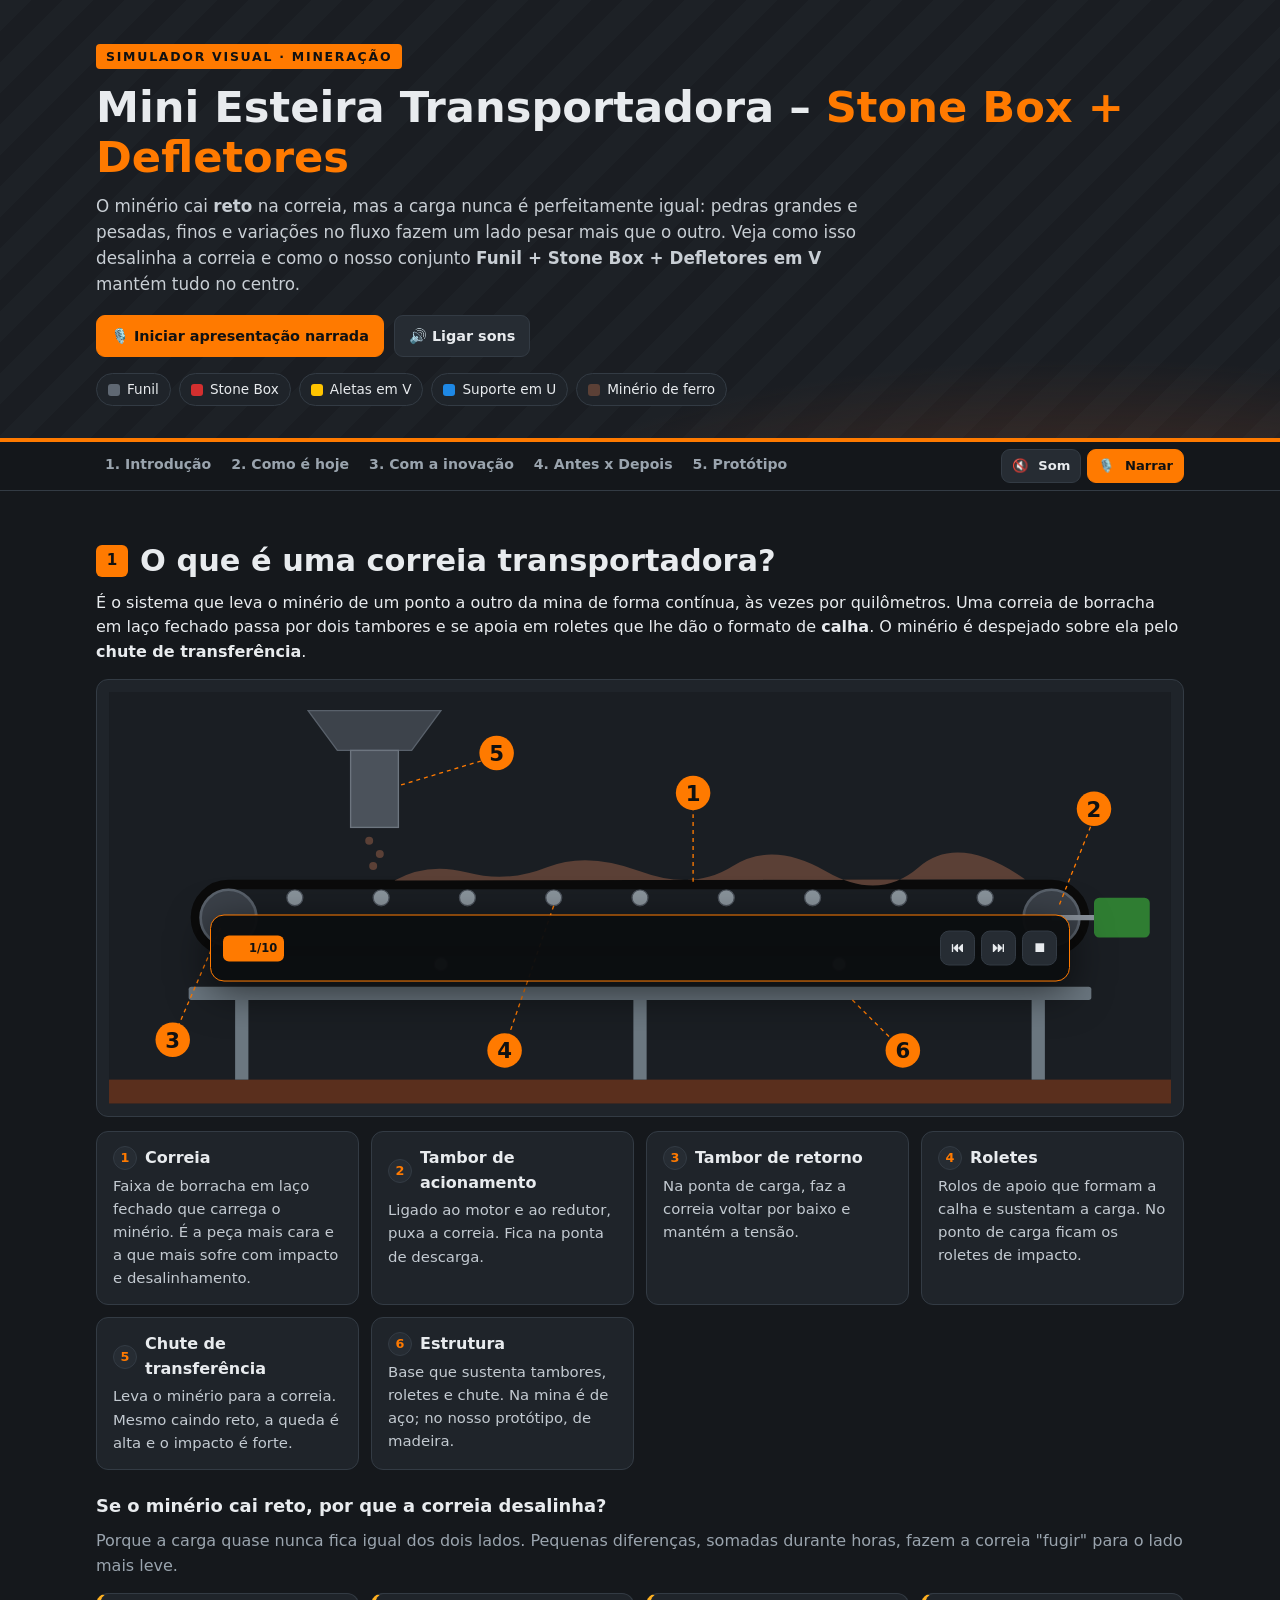
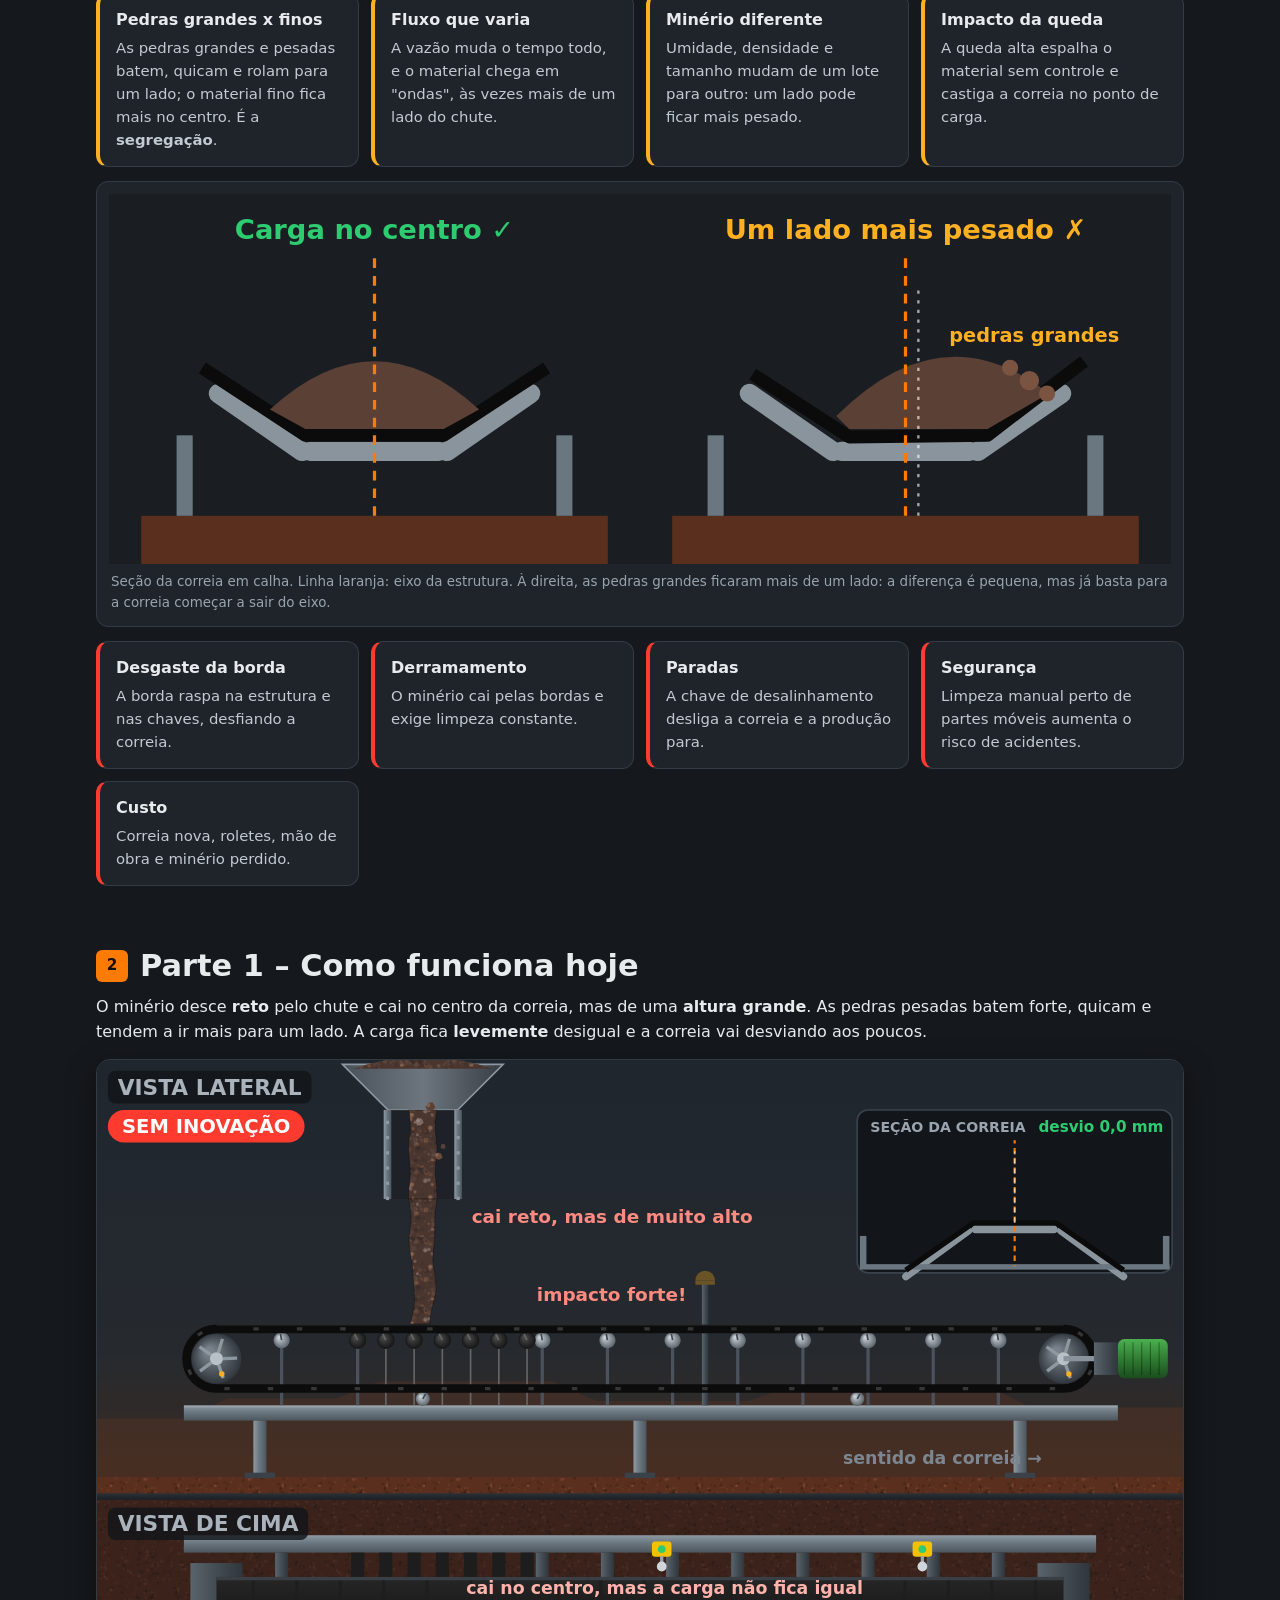
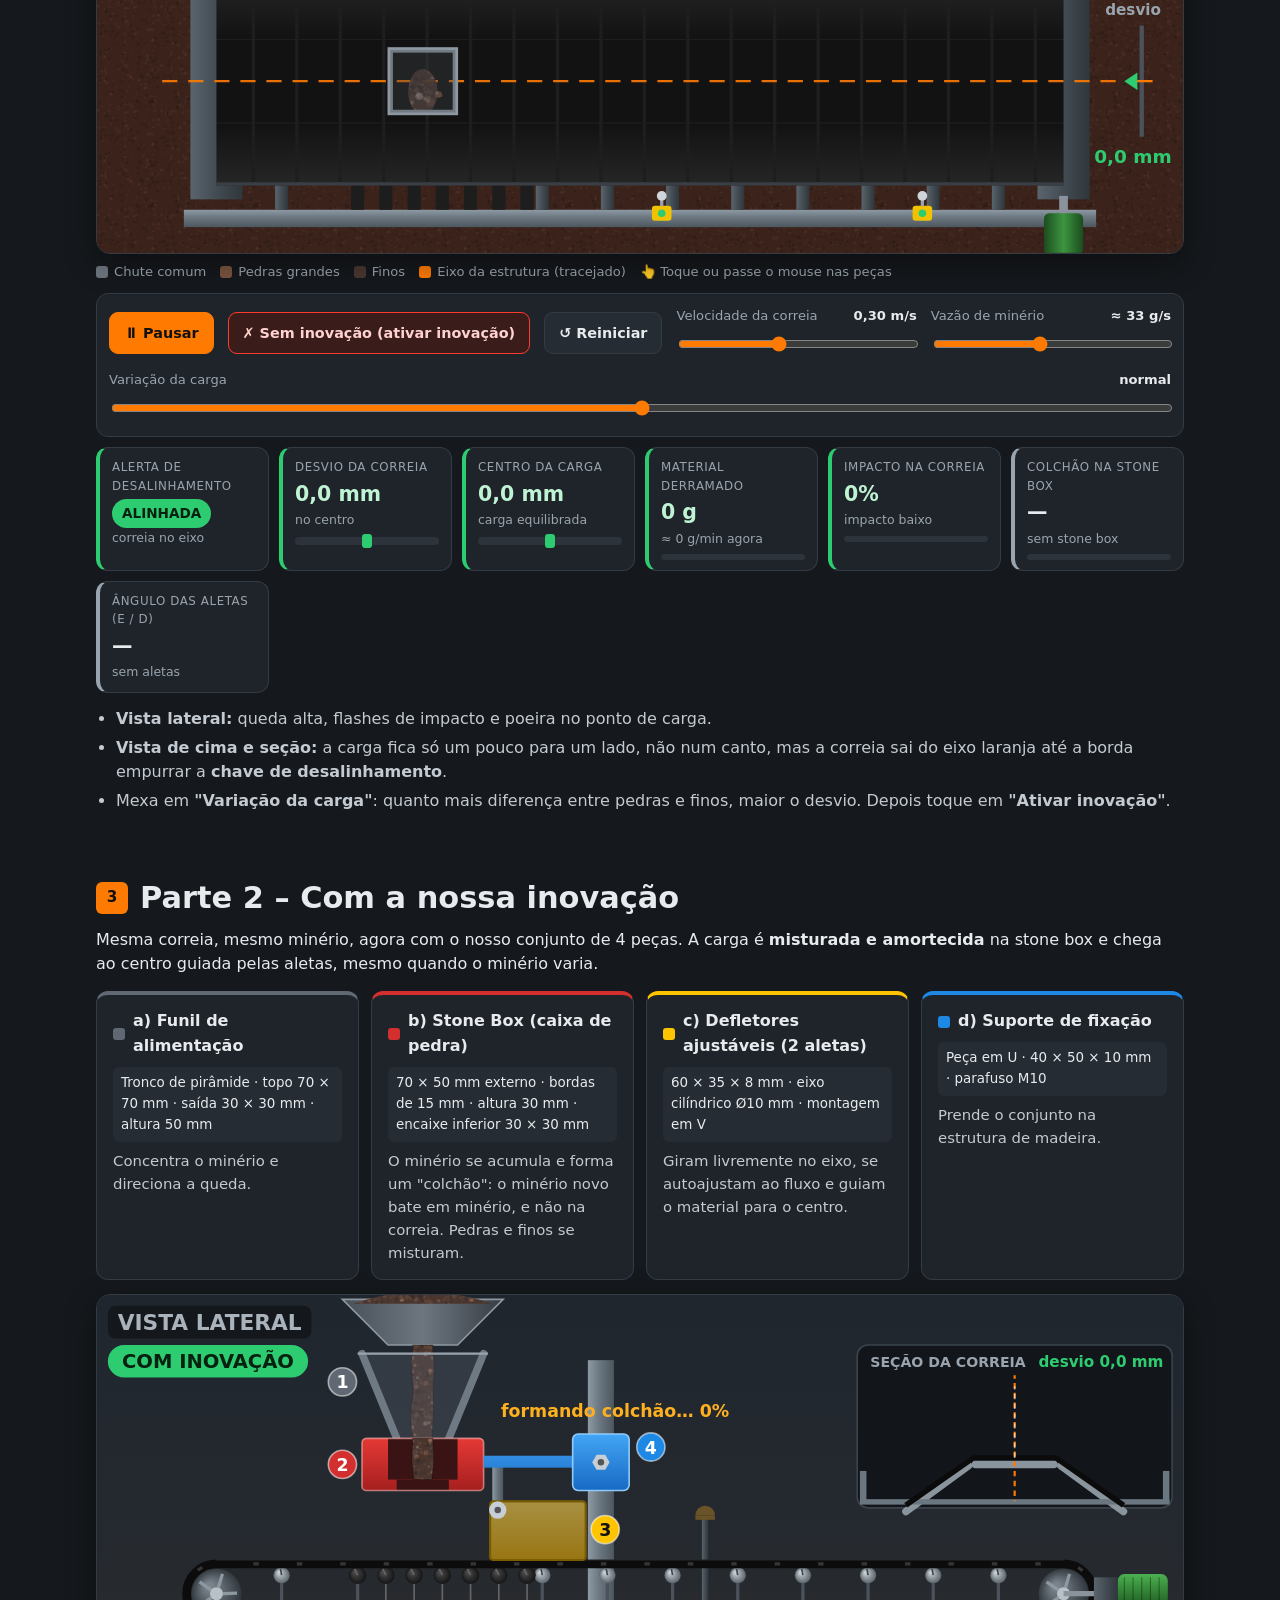
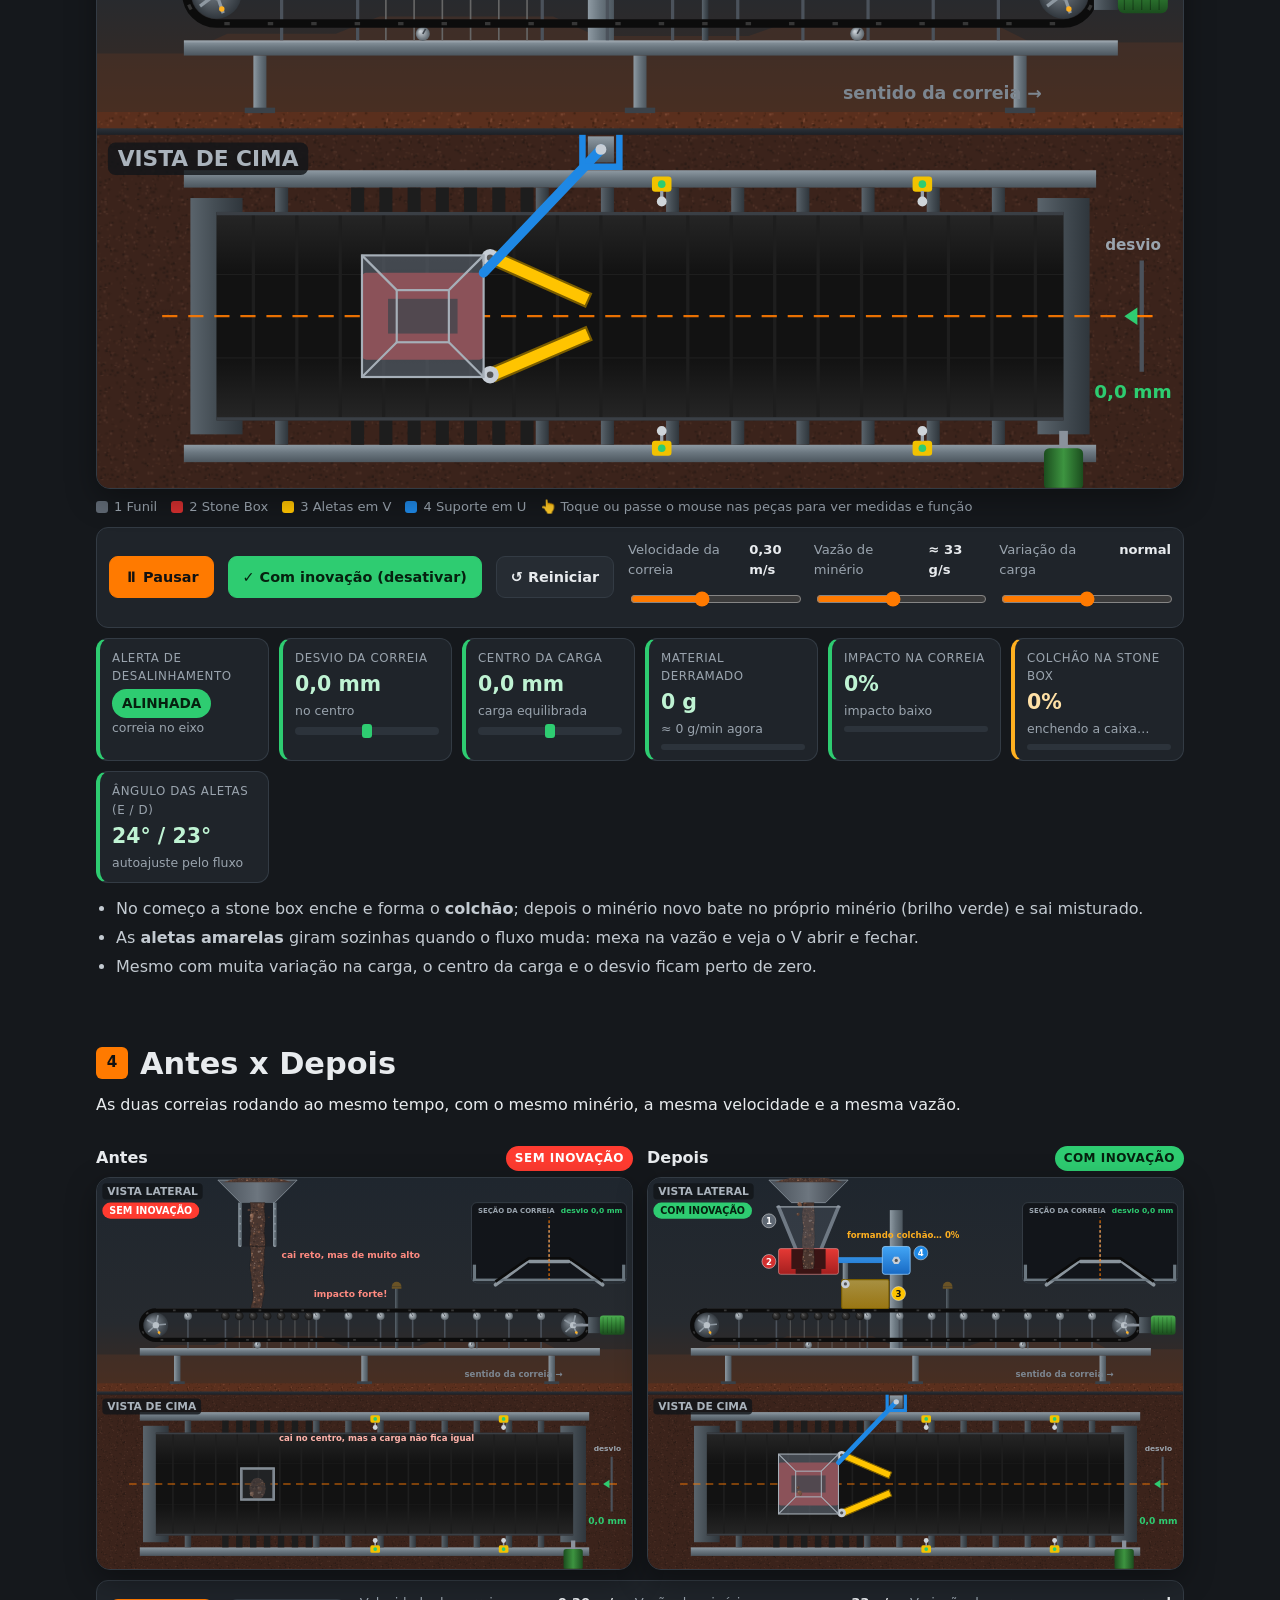
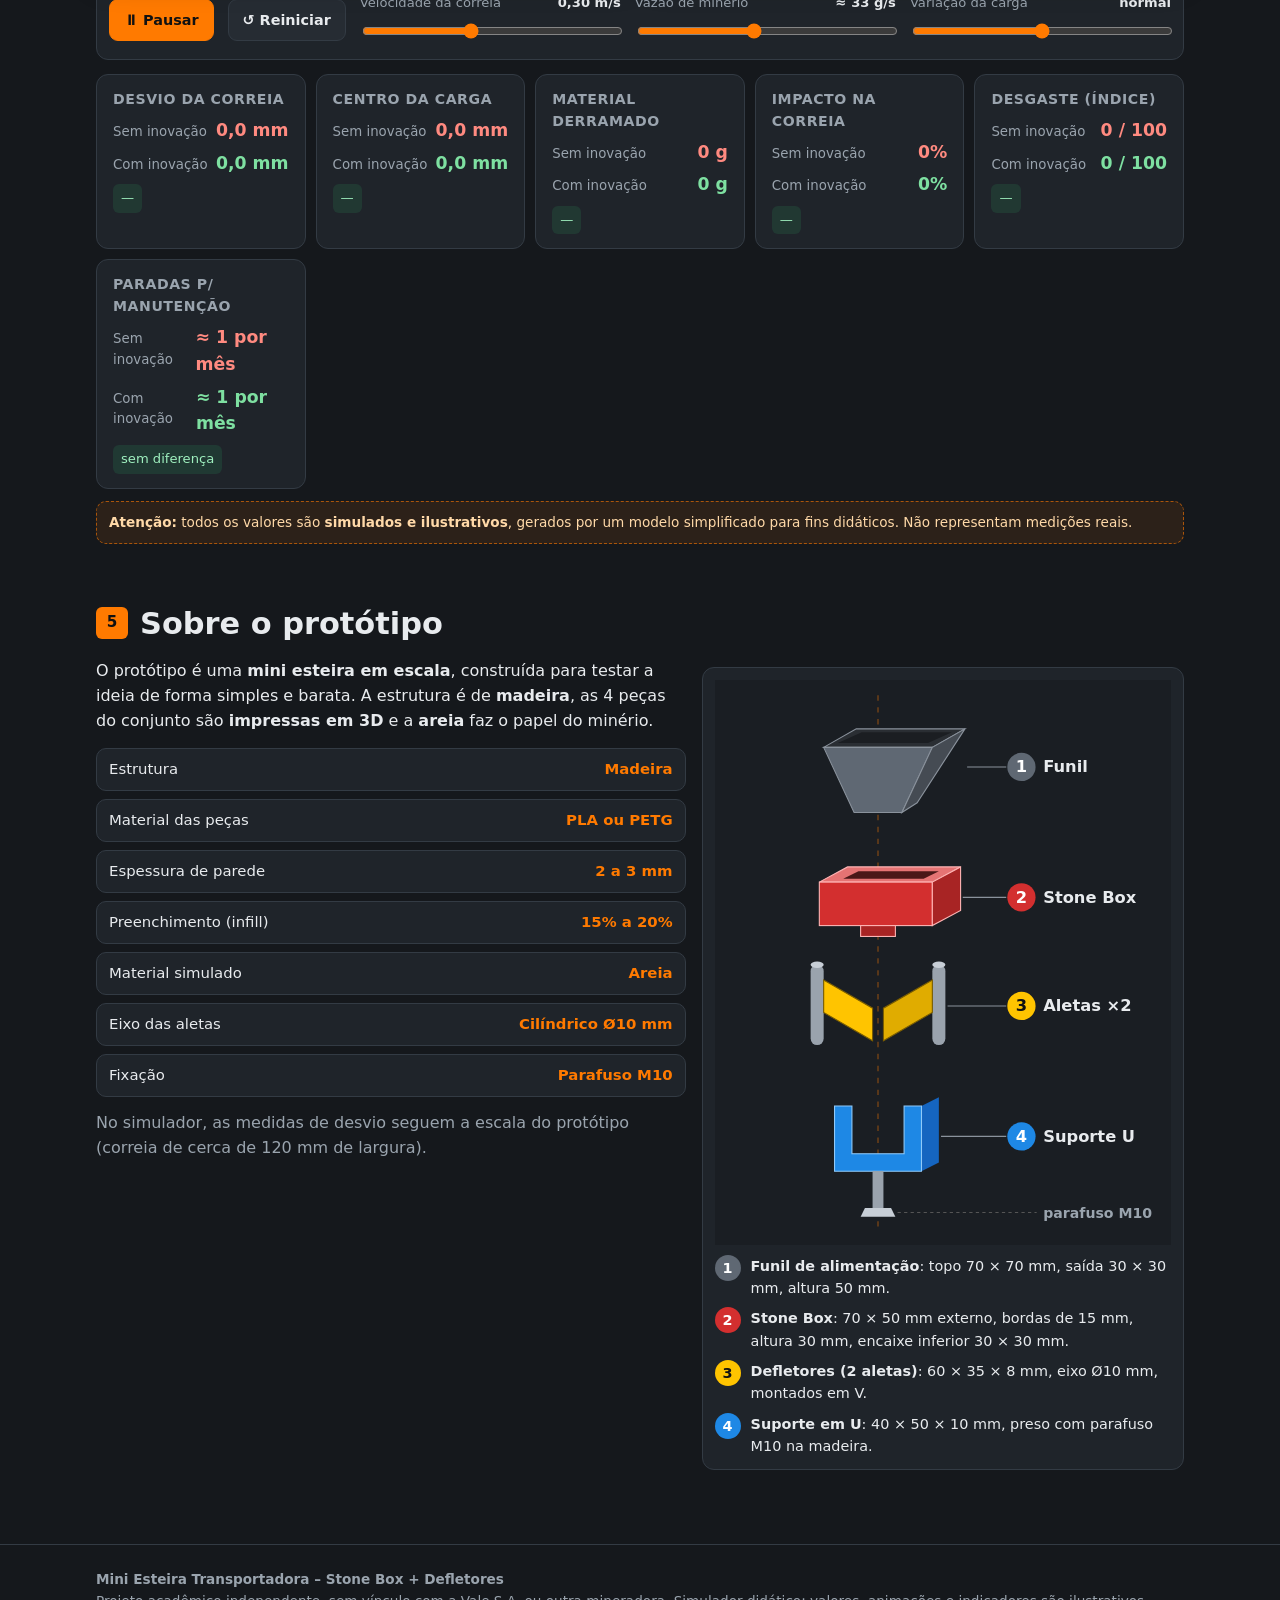
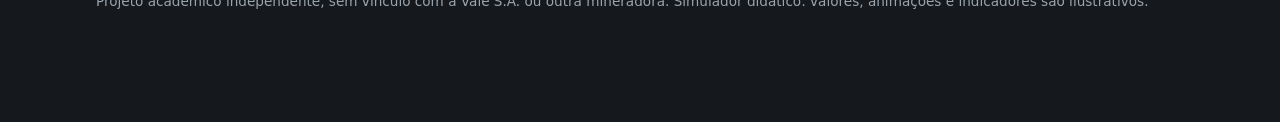
==== commit b402a13b: "Atualiza site: simulador e apresentação Co-Authored-By: Claude Opus 5.5 <noreply@anthropic.com> Clau" ====
--- a/index.html
+++ b/index.html
@@ -1,6 +1,7 @@
 <!DOCTYPE html>
 <html lang="pt-BR">
 <head>
+<script>(function(){var e=new URLSearchParams(location.search).get('embed');if(e){document.documentElement.classList.add('embed');document.documentElement.dataset.embed=e;}})();</script>
 <meta charset="UTF-8">
 <meta name="viewport" content="width=device-width, initial-scale=1">
 <title>Mini Esteira Transportadora – Stone Box + Defletores</title>
@@ -132,6 +133,23 @@
   #narr{flex-wrap:wrap}
   #narr .cap{flex-basis:100%;order:3;font-size:.95rem}
 }
+/* modo incorporado (usado pelos slides): ?embed=hoje|inovacao|comparacao */
+html.embed body{background:#15181c}
+html.embed header.hero,html.embed nav.top,html.embed footer,html.embed #narr,html.embed section h2,html.embed section>p,html.embed section>.grid,html.embed .observe,html.embed .legend,html.embed .notice{display:none}
+html.embed section:not(.show){display:none}
+html.embed .wrap{max-width:none;padding:8px}
+html.embed section.show{padding:0;display:grid;grid-template-columns:auto 300px;gap:10px;justify-content:center;align-items:start}
+html.embed section.show>.sim-wrap{grid-row:1/3;margin:0;width:calc((100vh - 18px)*1000/730);max-width:calc(100vw - 330px)}
+html.embed section.show>.controls{margin:0;padding:10px;gap:6px 10px}
+html.embed section.show>.controls .rng{flex-basis:100%}
+html.embed section.show>.ind-grid{margin:0;grid-template-columns:1fr 1fr;gap:6px}
+html.embed .ind{padding:7px 9px}html.embed .ind .val{font-size:1.02rem}html.embed .ind .sub{display:none}
+html.embed #comparacao.show{display:block}
+html.embed #comparacao .split{max-width:calc((100vh - 250px)*1000/730*2 + 14px);margin:0 auto}
+html.embed #comparacao .side-head{margin:0 0 4px}
+html.embed #comparacao .controls{margin:6px auto 0;max-width:900px;padding:8px}
+html.embed #comparacao .cmp{grid-template-columns:repeat(6,1fr);gap:6px;margin-top:6px}
+html.embed .cmp .card{padding:8px 10px}html.embed .cmp .card h4{font-size:.72rem}html.embed .cmp .bad,html.embed .cmp .good{font-size:.95rem}
 </style>
 </head>
 <body>
@@ -402,6 +420,7 @@
 <script>
 (function(){
 'use strict';
+{const em=document.documentElement.dataset.embed;if(em){const sec=document.getElementById(em);if(sec)sec.classList.add('show');}}
 /* ================= constantes (mundo virtual 1000 x 730) ================= */
 const VW=1000, VH=730, SPLIT=402;
 const PCY=275, BR=27.5, BT=PCY-BR-3.5, TAILX=110, HEADX=890, GROUND=384;
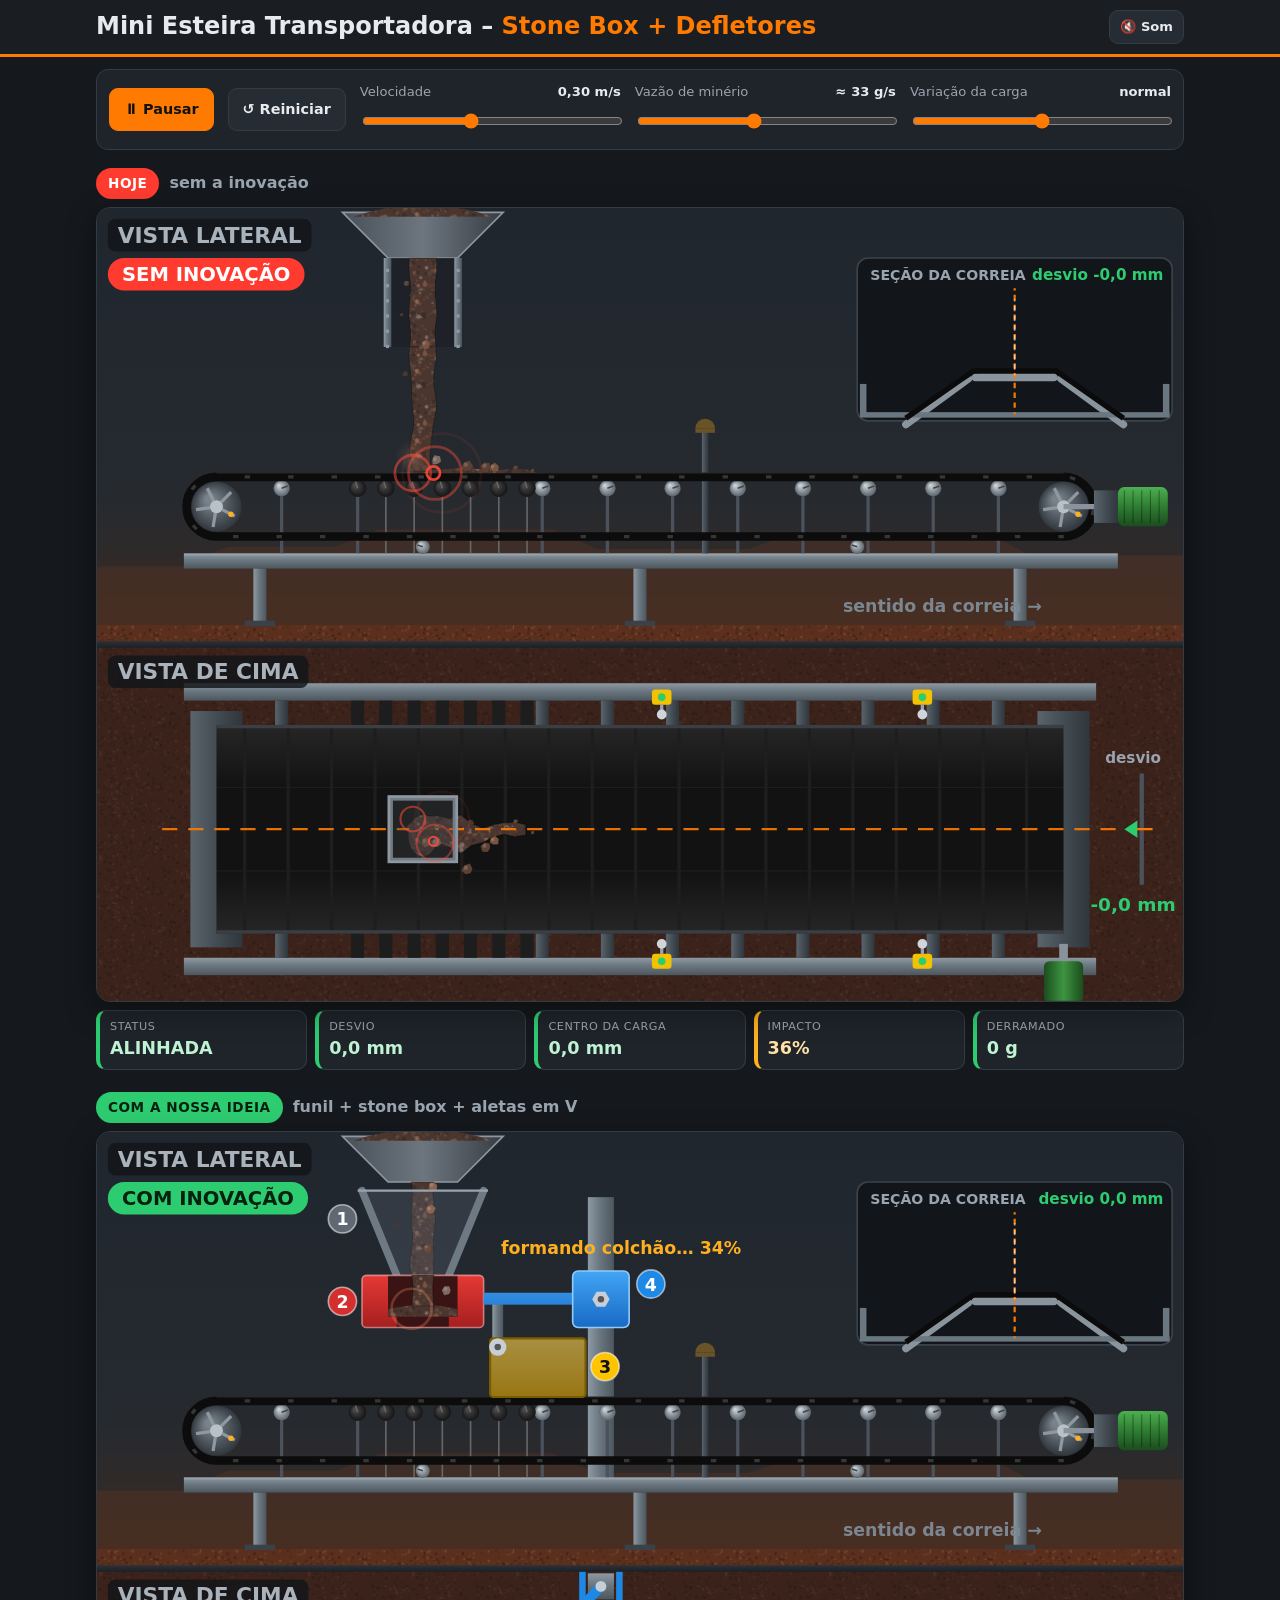
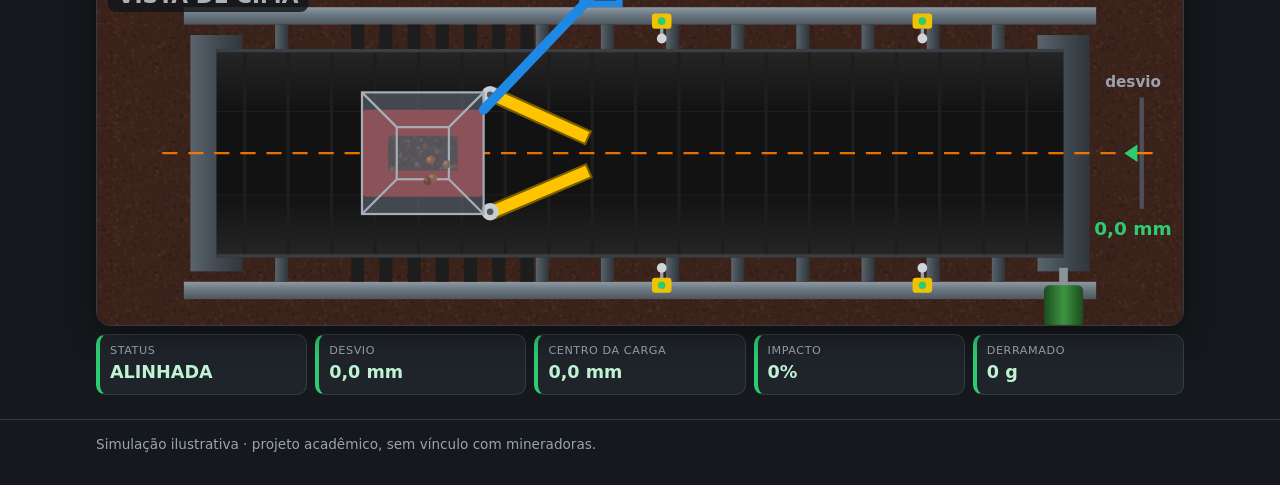
==== commit ce98e0ee: "Atualiza site simplificado Co-Authored-By: Claude Opus 5.5 <noreply@anthropic.com> Claude-Session: h" ====
--- a/index.html
+++ b/index.html
@@ -115,11 +115,6 @@
 .ex-legend{list-style:none;padding:0;margin:10px 0 0;display:grid;gap:8px}
 .ex-legend li{display:flex;gap:10px;align-items:flex-start;font-size:.9rem}
 .ex-legend .n{width:26px;height:26px;border-radius:50%;display:grid;place-items:center;font-weight:800;color:#111;flex:none}
-#narr{position:fixed;left:50%;bottom:12px;transform:translate(-50%,140%);z-index:50;width:min(860px,calc(100% - 20px));background:rgba(12,14,16,.97);border:1px solid var(--orange);border-radius:14px;box-shadow:0 10px 40px rgba(0,0,0,.6);padding:10px 12px;display:flex;gap:12px;align-items:center;transition:transform .35s}
-#narr.on{transform:translate(-50%,0)}
-#narr .st{flex:none;font-size:.72rem;font-weight:800;color:#111;background:var(--orange);border-radius:6px;padding:4px 7px;display:inline-flex;align-items:center}
-#narr .cap{flex:1;font-size:1rem;line-height:1.4;min-height:2.8em;display:flex;align-items:center}
-#narr .nb{display:flex;gap:6px;flex:none}
 .wave{display:inline-flex;gap:2px;align-items:flex-end;height:14px;margin-right:6px}
 .wave i{width:3px;background:#111;animation:wv .8s ease-in-out infinite}
 .wave i:nth-child(2){animation-delay:.15s}.wave i:nth-child(3){animation-delay:.3s}
@@ -130,297 +125,63 @@
   section{padding-top:36px}
   .ind .val{font-size:1.1rem}
   nav.top .navbtns .lbl{display:none}
-  #narr{flex-wrap:wrap}
-  #narr .cap{flex-basis:100%;order:3;font-size:.95rem}
-}
-/* modo incorporado (usado pelos slides): ?embed=hoje|inovacao|comparacao */
-html.embed body{background:#15181c}
-html.embed header.hero,html.embed nav.top,html.embed footer,html.embed #narr,html.embed section h2,html.embed section>p,html.embed section>.grid,html.embed .observe,html.embed .legend,html.embed .notice{display:none}
-html.embed section:not(.show){display:none}
-html.embed .wrap{max-width:none;padding:8px}
-html.embed section.show{padding:0;display:grid;grid-template-columns:auto 300px;gap:10px;justify-content:center;align-items:start}
-html.embed section.show>.sim-wrap{grid-row:1/3;margin:0;width:calc((100vh - 18px)*1000/730);max-width:calc(100vw - 330px)}
-html.embed section.show>.controls{margin:0;padding:10px;gap:6px 10px}
-html.embed section.show>.controls .rng{flex-basis:100%}
-html.embed section.show>.ind-grid{margin:0;grid-template-columns:1fr 1fr;gap:6px}
-html.embed .ind{padding:7px 9px}html.embed .ind .val{font-size:1.02rem}html.embed .ind .sub{display:none}
-html.embed #comparacao.show{display:block}
-html.embed #comparacao .split{max-width:calc((100vh - 250px)*1000/730*2 + 14px);margin:0 auto}
-html.embed #comparacao .side-head{margin:0 0 4px}
-html.embed #comparacao .controls{margin:6px auto 0;max-width:900px;padding:8px}
-html.embed #comparacao .cmp{grid-template-columns:repeat(6,1fr);gap:6px;margin-top:6px}
-html.embed .cmp .card{padding:8px 10px}html.embed .cmp .card h4{font-size:.72rem}html.embed .cmp .bad,html.embed .cmp .good{font-size:.95rem}
+    }
+header.top{border-bottom:3px solid var(--orange);background:#1a1d22}
+header.top .wrap{display:flex;align-items:center;justify-content:space-between;gap:12px;padding-top:10px;padding-bottom:10px}
+header.top h1{font-size:clamp(1.05rem,2.6vw,1.5rem);margin:0}
+.blk{padding:18px 0 4px}
+.blk .side-head{justify-content:flex-start;gap:10px;margin:0 0 8px}
+.blk .sim-wrap{margin-top:0}
+.blk .tag{font-size:.85rem;padding:5px 12px}
+#ctl{position:sticky;top:0;z-index:20;margin-top:12px}
+.chips-ind{display:grid;grid-template-columns:repeat(5,1fr);gap:8px;margin-top:8px}
+.ci{background:var(--panel);border:1px solid var(--line);border-left:4px solid var(--muted);border-radius:10px;padding:7px 10px}
+.ci .l{display:block;font-size:.7rem;color:var(--muted);text-transform:uppercase;letter-spacing:.05em}
+.ci .v{display:block;font-size:1.1rem;font-variant-numeric:tabular-nums}
+.ci.ok{border-left-color:var(--ok)}.ci.ok .v{color:#bff3d3}
+.ci.warn{border-left-color:var(--warn)}.ci.warn .v{color:#ffe1a6}
+.ci.alert{border-left-color:var(--alert)}.ci.alert .v{color:#ffc0bb}
+footer{margin-top:20px;padding:14px 0 30px}
+@media (max-width:640px){.chips-ind{grid-template-columns:repeat(3,1fr)}#ctl{position:static;padding:8px;gap:4px 10px}#ctl .btn{min-height:34px;padding:6px 10px;font-size:.82rem}#ctl .rng{flex:1 1 40%;min-width:0;font-size:.72rem}#ctl input[type=range]{height:22px}header.top h1{font-size:1rem}}
+/* modo incorporado (slides): ?embed=hoje | inovacao | comparacao */
+html.embed header.top,html.embed footer,html.embed #ctl{display:none}
+html.embed .wrap{max-width:none;padding:6px 8px}
+html.embed .blk{padding:0}
+html.embed .side-head{margin:0 0 4px}
+html.embed[data-embed=hoje] #inovacao,html.embed[data-embed=inovacao] #hoje{display:none}
+html.embed:not([data-embed=comparacao]) .blk .sim-wrap{width:calc((100vh - 90px)*1000/730);max-width:100%;margin:0 auto}
+html.embed:not([data-embed=comparacao]) .chips-ind{width:calc((100vh - 90px)*1000/730);max-width:100%;margin:6px auto 0}
+html.embed[data-embed=comparacao] main{display:grid;grid-template-columns:1fr 1fr;gap:10px}
+html.embed .ci{padding:5px 8px}html.embed .ci .v{font-size:.95rem}
+html.embed[data-embed=comparacao] .blk .sim-wrap,html.embed[data-embed=comparacao] .chips-ind{width:min(100%,calc((100vh - 96px)*1000/730));margin-left:auto;margin-right:auto}
+html.embed .ci .l{white-space:nowrap;overflow:hidden;text-overflow:ellipsis;font-size:.62rem}
 </style>
 </head>
 <body>
 
-<header class="hero" id="topo">
-  <div class="wrap">
-    <span class="kicker">Simulador visual · Mineração</span>
-    <h1>Mini Esteira Transportadora – <span>Stone Box + Defletores</span></h1>
-    <p class="lead">O minério cai <b>reto</b> na correia, mas a carga nunca é perfeitamente igual: pedras grandes e pesadas, finos e variações no fluxo fazem um lado pesar mais que o outro. Veja como isso desalinha a correia e como o nosso conjunto <b>Funil + Stone Box + Defletores em V</b> mantém tudo no centro.</p>
-    <div class="cta">
-      <button class="btn primary" id="heroNarr" type="button">🎙️ Iniciar apresentação narrada</button>
-      <button class="btn" id="heroSnd" type="button">🔊 Ligar sons</button>
-    </div>
-    <div class="chips">
-      <span class="chip"><i class="sw" style="background:var(--funil)"></i>Funil</span>
-      <span class="chip"><i class="sw" style="background:var(--box)"></i>Stone Box</span>
-      <span class="chip"><i class="sw" style="background:var(--aleta)"></i>Aletas em V</span>
-      <span class="chip"><i class="sw" style="background:var(--sup)"></i>Suporte em U</span>
-      <span class="chip"><i class="sw" style="background:var(--ore)"></i>Minério de ferro</span>
-    </div>
-  </div>
-</header>
-
-<nav class="top"><div class="wrap">
-  <div class="links">
-    <a href="#intro">1. Introdução</a>
-    <a href="#hoje">2. Como é hoje</a>
-    <a href="#inovacao">3. Com a inovação</a>
-    <a href="#comparacao">4. Antes x Depois</a>
-    <a href="#prototipo">5. Protótipo</a>
-  </div>
-  <div class="navbtns">
-    <button class="btn sm" id="navSnd" type="button" title="Sons">🔇<span class="lbl">&nbsp;Som</span></button>
-    <button class="btn sm primary" id="navNarr" type="button" title="Apresentação narrada">🎙️<span class="lbl">&nbsp;Narrar</span></button>
-  </div>
-</div></nav>
+<header class="top"><div class="wrap">
+  <h1>Mini Esteira Transportadora – <span>Stone Box + Defletores</span></h1>
+  <button class="btn sm" id="snd" type="button">🔇 Som</button>
+</div></header>
 
 <main class="wrap">
-
-<!-- 1. INTRODUÇÃO -->
-<section id="intro">
-  <h2><span class="num">1</span>O que é uma correia transportadora?</h2>
-  <p>É o sistema que leva o minério de um ponto a outro da mina de forma contínua, às vezes por quilômetros. Uma correia de borracha em laço fechado passa por dois tambores e se apoia em roletes que lhe dão o formato de <b>calha</b>. O minério é despejado sobre ela pelo <b>chute de transferência</b>.</p>
-  <div class="figure">
-    <svg viewBox="0 0 800 310" role="img" aria-label="Desenho de uma correia transportadora com as partes numeradas">
-      <rect width="800" height="310" fill="#1a1e23"/>
-      <rect y="292" width="800" height="18" fill="#5a2f1d"/>
-      <rect x="60" y="222" width="680" height="10" rx="2" fill="#6b7780"/>
-      <g fill="#6b7780"><rect x="95" y="232" width="10" height="60"/><rect x="395" y="232" width="10" height="60"/><rect x="695" y="232" width="10" height="60"/></g>
-      <g fill="#8a949c" stroke="#4b525b">
-        <circle cx="140" cy="155" r="6"/><circle cx="205" cy="155" r="6"/><circle cx="270" cy="155" r="6"/><circle cx="335" cy="155" r="6"/><circle cx="400" cy="155" r="6"/><circle cx="465" cy="155" r="6"/><circle cx="530" cy="155" r="6"/><circle cx="595" cy="155" r="6"/><circle cx="660" cy="155" r="6"/>
-        <circle cx="250" cy="205" r="5"/><circle cx="550" cy="205" r="5"/>
-      </g>
-      <path d="M90,145 L710,145 A25,25 0 0 1 710,195 L90,195 A25,25 0 0 1 90,145 Z" fill="none" stroke="#0b0b0b" stroke-width="7"/>
-      <circle cx="90" cy="170" r="21" fill="#3b4149" stroke="#59616b" stroke-width="2"/>
-      <circle cx="710" cy="170" r="21" fill="#3b4149" stroke="#59616b" stroke-width="2"/>
-      <rect x="742" y="155" width="42" height="30" rx="4" fill="#2f7d32"/>
-      <line x1="710" y1="170" x2="742" y2="170" stroke="#8a929c" stroke-width="4"/>
-      <path d="M215,142 Q240,128 270,136 T330,132 T400,135 T470,131 T540,135 T610,132 T690,141 Z" fill="#5b4036"/>
-      <path d="M150,14 L250,14 L228,44 L172,44 Z" fill="#3d434b" stroke="#59616b"/>
-      <rect x="182" y="44" width="36" height="58" fill="#4b525b" stroke="#6d757f"/>
-      <g fill="#5b4036"><circle cx="196" cy="112" r="3"/><circle cx="204" cy="122" r="3"/><circle cx="199" cy="131" r="3"/></g>
-      <g font-family="system-ui,Arial" font-weight="800" font-size="16" text-anchor="middle">
-        <line x1="440" y1="143" x2="440" y2="88" stroke="#ff7a00" stroke-dasharray="3 3"/><circle cx="440" cy="76" r="13" fill="#ff7a00"/><text x="440" y="82" fill="#111">1</text>
-        <line x1="716" y1="160" x2="740" y2="100" stroke="#ff7a00" stroke-dasharray="3 3"/><circle cx="742" cy="88" r="13" fill="#ff7a00"/><text x="742" y="94" fill="#111">2</text>
-        <line x1="84" y1="178" x2="52" y2="252" stroke="#ff7a00" stroke-dasharray="3 3"/><circle cx="48" cy="262" r="13" fill="#ff7a00"/><text x="48" y="268" fill="#111">3</text>
-        <line x1="335" y1="161" x2="300" y2="262" stroke="#ff7a00" stroke-dasharray="3 3"/><circle cx="298" cy="270" r="13" fill="#ff7a00"/><text x="298" y="276" fill="#111">4</text>
-        <line x1="220" y1="70" x2="280" y2="52" stroke="#ff7a00" stroke-dasharray="3 3"/><circle cx="292" cy="46" r="13" fill="#ff7a00"/><text x="292" y="52" fill="#111">5</text>
-        <line x1="560" y1="232" x2="590" y2="262" stroke="#ff7a00" stroke-dasharray="3 3"/><circle cx="598" cy="270" r="13" fill="#ff7a00"/><text x="598" y="276" fill="#111">6</text>
-      </g>
-    </svg>
-  </div>
-  <div class="grid">
-    <div class="card"><h4><span class="n">1</span>Correia</h4><p>Faixa de borracha em laço fechado que carrega o minério. É a peça mais cara e a que mais sofre com impacto e desalinhamento.</p></div>
-    <div class="card"><h4><span class="n">2</span>Tambor de acionamento</h4><p>Ligado ao motor e ao redutor, puxa a correia. Fica na ponta de descarga.</p></div>
-    <div class="card"><h4><span class="n">3</span>Tambor de retorno</h4><p>Na ponta de carga, faz a correia voltar por baixo e mantém a tensão.</p></div>
-    <div class="card"><h4><span class="n">4</span>Roletes</h4><p>Rolos de apoio que formam a calha e sustentam a carga. No ponto de carga ficam os roletes de impacto.</p></div>
-    <div class="card"><h4><span class="n">5</span>Chute de transferência</h4><p>Leva o minério para a correia. Mesmo caindo reto, a queda é alta e o impacto é forte.</p></div>
-    <div class="card"><h4><span class="n">6</span>Estrutura</h4><p>Base que sustenta tambores, roletes e chute. Na mina é de aço; no nosso protótipo, de madeira.</p></div>
-  </div>
-
-  <h3 id="problema">Se o minério cai reto, por que a correia desalinha?</h3>
-  <p class="muted">Porque a carga quase nunca fica igual dos dois lados. Pequenas diferenças, somadas durante horas, fazem a correia "fugir" para o lado mais leve.</p>
-  <div class="grid">
-    <div class="card fac"><h4>Pedras grandes x finos</h4><p>As pedras grandes e pesadas batem, quicam e rolam para um lado; o material fino fica mais no centro. É a <b>segregação</b>.</p></div>
-    <div class="card fac"><h4>Fluxo que varia</h4><p>A vazão muda o tempo todo, e o material chega em "ondas", às vezes mais de um lado do chute.</p></div>
-    <div class="card fac"><h4>Minério diferente</h4><p>Umidade, densidade e tamanho mudam de um lote para outro: um lado pode ficar mais pesado.</p></div>
-    <div class="card fac"><h4>Impacto da queda</h4><p>A queda alta espalha o material sem controle e castiga a correia no ponto de carga.</p></div>
-  </div>
-  <div class="figure">
-    <svg viewBox="0 0 660 230" role="img" aria-label="Seção da correia: carga centralizada e carga levemente deslocada">
-      <rect width="660" height="230" fill="#1a1e23"/>
-      <g>
-        <rect x="20" y="200" width="290" height="30" fill="#5a2f1d"/>
-        <rect x="42" y="150" width="10" height="50" fill="#6b7780"/><rect x="278" y="150" width="10" height="50" fill="#6b7780"/>
-        <line x1="125" y1="160" x2="205" y2="160" stroke="#8a949c" stroke-width="12" stroke-linecap="round"/>
-        <line x1="210" y1="160" x2="262" y2="124" stroke="#8a949c" stroke-width="12" stroke-linecap="round"/>
-        <line x1="120" y1="160" x2="68" y2="124" stroke="#8a949c" stroke-width="12" stroke-linecap="round"/>
-        <polyline points="58,108 122,150 208,150 272,108" fill="none" stroke="#0b0b0b" stroke-width="8" stroke-linejoin="round"/>
-        <path d="M100,134 Q165,74 230,134 L208,146 L122,146 Z" fill="#5b4036"/>
-        <line x1="165" y1="40" x2="165" y2="200" stroke="#ff7a00" stroke-dasharray="6 5" stroke-width="2"/>
-        <text x="165" y="28" text-anchor="middle" fill="#2ecc71" font-family="system-ui" font-weight="800" font-size="17">Carga no centro ✓</text>
-      </g>
-      <g>
-        <rect x="350" y="200" width="290" height="30" fill="#5a2f1d"/>
-        <rect x="372" y="150" width="10" height="50" fill="#6b7780"/><rect x="608" y="150" width="10" height="50" fill="#6b7780"/>
-        <line x1="455" y1="160" x2="535" y2="160" stroke="#8a949c" stroke-width="12" stroke-linecap="round"/>
-        <line x1="540" y1="160" x2="592" y2="124" stroke="#8a949c" stroke-width="12" stroke-linecap="round"/>
-        <line x1="450" y1="160" x2="398" y2="124" stroke="#8a949c" stroke-width="12" stroke-linecap="round"/>
-        <polyline points="400,112 460,151 546,150 606,104" fill="none" stroke="#0b0b0b" stroke-width="8" stroke-linejoin="round"/>
-        <path d="M452,138 Q518,72 584,124 L546,146 L460,146 Z" fill="#5b4036"/>
-        <g fill="#7a5440"><circle cx="572" cy="116" r="6"/><circle cx="560" cy="108" r="5"/><circle cx="583" cy="124" r="5"/></g>
-        <line x1="495" y1="40" x2="495" y2="200" stroke="#ff7a00" stroke-dasharray="6 5" stroke-width="2"/>
-        <line x1="503" y1="60" x2="503" y2="200" stroke="#fff" stroke-dasharray="2 4" stroke-width="1.5" opacity=".6"/>
-        <text x="495" y="28" text-anchor="middle" fill="#ffb020" font-family="system-ui" font-weight="800" font-size="17">Um lado mais pesado ✗</text>
-        <text x="575" y="92" text-anchor="middle" fill="#ffb020" font-family="system-ui" font-weight="700" font-size="12">pedras grandes</text>
-      </g>
-    </svg>
-    <p class="figcap">Seção da correia em calha. Linha laranja: eixo da estrutura. À direita, as pedras grandes ficaram mais de um lado: a diferença é pequena, mas já basta para a correia começar a sair do eixo.</p>
-  </div>
-  <div class="grid">
-    <div class="card prob"><h4>Desgaste da borda</h4><p>A borda raspa na estrutura e nas chaves, desfiando a correia.</p></div>
-    <div class="card prob"><h4>Derramamento</h4><p>O minério cai pelas bordas e exige limpeza constante.</p></div>
-    <div class="card prob"><h4>Paradas</h4><p>A chave de desalinhamento desliga a correia e a produção para.</p></div>
-    <div class="card prob"><h4>Segurança</h4><p>Limpeza manual perto de partes móveis aumenta o risco de acidentes.</p></div>
-    <div class="card prob"><h4>Custo</h4><p>Correia nova, roletes, mão de obra e minério perdido.</p></div>
-  </div>
-</section>
-
-<!-- 2. COMO É HOJE -->
-<section id="hoje">
-  <h2><span class="num">2</span>Parte 1 – Como funciona hoje</h2>
-  <p>O minério desce <b>reto</b> pelo chute e cai no centro da correia, mas de uma <b>altura grande</b>. As pedras pesadas batem forte, quicam e tendem a ir mais para um lado. A carga fica <b>levemente</b> desigual e a correia vai desviando aos poucos.</p>
-  <div class="sim-wrap" id="simA"><canvas></canvas><div class="tip"></div></div>
-  <div class="legend">
-    <span><i class="sw" style="background:#6d757f"></i>Chute comum</span>
-    <span><i class="sw" style="background:#7a5440"></i>Pedras grandes</span>
-    <span><i class="sw" style="background:#4b3730"></i>Finos</span>
-    <span><i class="sw" style="background:var(--orange)"></i>Eixo da estrutura (tracejado)</span>
-    <span>👆 Toque ou passe o mouse nas peças</span>
-  </div>
-  <div class="controls" id="ctlA"></div>
-  <div class="ind-grid" id="indA"></div>
-  <ul class="observe">
-    <li><b>Vista lateral:</b> queda alta, flashes de impacto e poeira no ponto de carga.</li>
-    <li><b>Vista de cima e seção:</b> a carga fica só um pouco para um lado, não num canto, mas a correia sai do eixo laranja até a borda empurrar a <b>chave de desalinhamento</b>.</li>
-    <li>Mexa em <b>"Variação da carga"</b>: quanto mais diferença entre pedras e finos, maior o desvio. Depois toque em <b>"Ativar inovação"</b>.</li>
-  </ul>
-</section>
-
-<!-- 3. COM A INOVAÇÃO -->
-<section id="inovacao">
-  <h2><span class="num">3</span>Parte 2 – Com a nossa inovação</h2>
-  <p>Mesma correia, mesmo minério, agora com o nosso conjunto de 4 peças. A carga é <b>misturada e amortecida</b> na stone box e chega ao centro guiada pelas aletas, mesmo quando o minério varia.</p>
-  <div class="grid">
-    <div class="card piece" style="--c:var(--funil)"><h4><i class="sw" style="background:var(--funil)"></i>a) Funil de alimentação</h4>
-      <div class="dims">Tronco de pirâmide · topo 70 × 70 mm · saída 30 × 30 mm · altura 50 mm</div>
-      <p>Concentra o minério e direciona a queda.</p></div>
-    <div class="card piece" style="--c:var(--box)"><h4><i class="sw" style="background:var(--box)"></i>b) Stone Box (caixa de pedra)</h4>
-      <div class="dims">70 × 50 mm externo · bordas de 15 mm · altura 30 mm · encaixe inferior 30 × 30 mm</div>
-      <p>O minério se acumula e forma um "colchão": o minério novo bate em minério, e não na correia. Pedras e finos se misturam.</p></div>
-    <div class="card piece" style="--c:var(--aleta)"><h4><i class="sw" style="background:var(--aleta)"></i>c) Defletores ajustáveis (2 aletas)</h4>
-      <div class="dims">60 × 35 × 8 mm · eixo cilíndrico Ø10 mm · montagem em V</div>
-      <p>Giram livremente no eixo, se autoajustam ao fluxo e guiam o material para o centro.</p></div>
-    <div class="card piece" style="--c:var(--sup)"><h4><i class="sw" style="background:var(--sup)"></i>d) Suporte de fixação</h4>
-      <div class="dims">Peça em U · 40 × 50 × 10 mm · parafuso M10</div>
-      <p>Prende o conjunto na estrutura de madeira.</p></div>
-  </div>
-  <div class="sim-wrap" id="simB"><canvas></canvas><div class="tip"></div></div>
-  <div class="legend">
-    <span><i class="sw" style="background:var(--funil)"></i>1 Funil</span>
-    <span><i class="sw" style="background:var(--box)"></i>2 Stone Box</span>
-    <span><i class="sw" style="background:var(--aleta)"></i>3 Aletas em V</span>
-    <span><i class="sw" style="background:var(--sup)"></i>4 Suporte em U</span>
-    <span>👆 Toque ou passe o mouse nas peças para ver medidas e função</span>
-  </div>
-  <div class="controls" id="ctlB"></div>
-  <div class="ind-grid" id="indB"></div>
-  <ul class="observe">
-    <li>No começo a stone box enche e forma o <b>colchão</b>; depois o minério novo bate no próprio minério (brilho verde) e sai misturado.</li>
-    <li>As <b>aletas amarelas</b> giram sozinhas quando o fluxo muda: mexa na vazão e veja o V abrir e fechar.</li>
-    <li>Mesmo com muita variação na carga, o centro da carga e o desvio ficam perto de zero.</li>
-  </ul>
-</section>
-
-<!-- 4. COMPARAÇÃO -->
-<section id="comparacao">
-  <h2><span class="num">4</span>Antes x Depois</h2>
-  <p>As duas correias rodando ao mesmo tempo, com o mesmo minério, a mesma velocidade e a mesma vazão.</p>
-  <div class="split">
-    <div><div class="side-head">Antes <span class="tag bad">SEM INOVAÇÃO</span></div><div class="sim-wrap" id="simC1"><canvas></canvas><div class="tip"></div></div></div>
-    <div><div class="side-head">Depois <span class="tag good">COM INOVAÇÃO</span></div><div class="sim-wrap" id="simC2"><canvas></canvas><div class="tip"></div></div></div>
-  </div>
-  <div class="controls" id="ctlC"></div>
-  <div class="cmp" id="cmp"></div>
-  <div class="notice"><b>Atenção:</b> todos os valores são <b>simulados e ilustrativos</b>, gerados por um modelo simplificado para fins didáticos. Não representam medições reais.</div>
-</section>
-
-<!-- 5. PROTÓTIPO -->
-<section id="prototipo">
-  <h2><span class="num">5</span>Sobre o protótipo</h2>
-  <div class="proto">
-    <div>
-      <p>O protótipo é uma <b>mini esteira em escala</b>, construída para testar a ideia de forma simples e barata. A estrutura é de <b>madeira</b>, as 4 peças do conjunto são <b>impressas em 3D</b> e a <b>areia</b> faz o papel do minério.</p>
-      <ul class="spec">
-        <li><span>Estrutura</span><b>Madeira</b></li>
-        <li><span>Material das peças</span><b>PLA ou PETG</b></li>
-        <li><span>Espessura de parede</span><b>2 a 3 mm</b></li>
-        <li><span>Preenchimento (infill)</span><b>15% a 20%</b></li>
-        <li><span>Material simulado</span><b>Areia</b></li>
-        <li><span>Eixo das aletas</span><b>Cilíndrico Ø10 mm</b></li>
-        <li><span>Fixação</span><b>Parafuso M10</b></li>
-      </ul>
-      <p class="muted" style="margin-top:14px">No simulador, as medidas de desvio seguem a escala do protótipo (correia de cerca de 120 mm de largura).</p>
-    </div>
-    <div class="figure">
-      <svg viewBox="0 0 420 520" role="img" aria-label="Vista explodida das 4 peças">
-        <rect width="420" height="520" fill="#1a1e23"/>
-        <line x1="150" y1="14" x2="150" y2="505" stroke="#ff7a00" stroke-dasharray="5 6" opacity=".5"/>
-        <polygon points="100,62 130,45 230,45 200,62" fill="#2a2e33" stroke="#8a929c"/>
-        <polygon points="113,58 135,48 218,48 196,58" fill="#1b1e22"/>
-        <polygon points="100,62 200,62 172,122 128,122" fill="#5f6873" stroke="#8a929c"/>
-        <polygon points="200,62 230,45 186,113 172,122" fill="#454b53" stroke="#8a929c"/>
-        <polygon points="96,186 122,172 226,172 200,186" fill="#e57373" stroke="#ffb4b4"/>
-        <polygon points="118,183 132,176 206,176 192,183" fill="#4a1717"/>
-        <rect x="96" y="186" width="104" height="40" fill="#d32f2f" stroke="#ffb4b4"/>
-        <polygon points="200,186 226,172 226,212 200,226" fill="#a82424" stroke="#ffb4b4"/>
-        <rect x="134" y="226" width="32" height="10" fill="#a82424" stroke="#ffb4b4"/>
-        <rect x="88" y="262" width="12" height="74" rx="6" fill="#9aa3ad"/><ellipse cx="94" cy="262" rx="6" ry="3" fill="#c7ced6"/>
-        <rect x="200" y="262" width="12" height="74" rx="6" fill="#9aa3ad"/><ellipse cx="206" cy="262" rx="6" ry="3" fill="#c7ced6"/>
-        <polygon points="100,276 145,302 145,332 100,306" fill="#ffc400" stroke="#7a5d00"/>
-        <polygon points="200,276 155,302 155,332 200,306" fill="#e0ac00" stroke="#7a5d00"/>
-        <polygon points="190,392 206,384 206,444 190,452" fill="#1565c0"/>
-        <polygon points="110,392 126,392 126,436 174,436 174,392 190,392 190,452 110,452" fill="#1e88e5" stroke="#90caf9"/>
-        <rect x="145" y="452" width="10" height="34" fill="#9aa3ad"/>
-        <polygon points="138,486 162,486 166,494 134,494" fill="#c7ced6"/>
-        <g font-family="system-ui,Arial" font-size="15" font-weight="700">
-          <line x1="232" y1="80" x2="268" y2="80" stroke="#8a929c"/><circle cx="282" cy="80" r="13" fill="#5f6873"/><text x="282" y="85" text-anchor="middle" fill="#fff">1</text><text x="302" y="85" fill="#e8ebee">Funil</text>
-          <line x1="228" y1="200" x2="268" y2="200" stroke="#8a929c"/><circle cx="282" cy="200" r="13" fill="#d32f2f"/><text x="282" y="205" text-anchor="middle" fill="#fff">2</text><text x="302" y="205" fill="#e8ebee">Stone Box</text>
-          <line x1="214" y1="300" x2="268" y2="300" stroke="#8a929c"/><circle cx="282" cy="300" r="13" fill="#ffc400"/><text x="282" y="305" text-anchor="middle" fill="#111">3</text><text x="302" y="305" fill="#e8ebee">Aletas ×2</text>
-          <line x1="208" y1="420" x2="268" y2="420" stroke="#8a929c"/><circle cx="282" cy="420" r="13" fill="#1e88e5"/><text x="282" y="425" text-anchor="middle" fill="#fff">4</text><text x="302" y="425" fill="#e8ebee">Suporte U</text>
-          <text x="302" y="495" fill="#9aa4ae" font-size="13" font-weight="600">parafuso M10</text>
-          <line x1="168" y1="490" x2="296" y2="490" stroke="#555" stroke-dasharray="3 3"/>
-        </g>
-      </svg>
-      <ul class="ex-legend">
-        <li><span class="n" style="background:var(--funil);color:#fff">1</span><span><b>Funil de alimentação</b>: topo 70 × 70 mm, saída 30 × 30 mm, altura 50 mm.</span></li>
-        <li><span class="n" style="background:var(--box);color:#fff">2</span><span><b>Stone Box</b>: 70 × 50 mm externo, bordas de 15 mm, altura 30 mm, encaixe inferior 30 × 30 mm.</span></li>
-        <li><span class="n" style="background:var(--aleta)">3</span><span><b>Defletores (2 aletas)</b>: 60 × 35 × 8 mm, eixo Ø10 mm, montados em V.</span></li>
-        <li><span class="n" style="background:var(--sup);color:#fff">4</span><span><b>Suporte em U</b>: 40 × 50 × 10 mm, preso com parafuso M10 na madeira.</span></li>
-      </ul>
-    </div>
-  </div>
-</section>
+  <div class="controls" id="ctl"></div>
+  <section id="hoje" class="blk">
+    <div class="side-head"><span class="tag bad">HOJE</span><span class="muted">sem a inovação</span></div>
+    <div class="sim-wrap" id="simA"><canvas></canvas><div class="tip"></div></div>
+    <div class="chips-ind" id="indA"></div>
+  </section>
+  <section id="inovacao" class="blk">
+    <div class="side-head"><span class="tag good">COM A NOSSA IDEIA</span><span class="muted">funil + stone box + aletas em V</span></div>
+    <div class="sim-wrap" id="simB"><canvas></canvas><div class="tip"></div></div>
+    <div class="chips-ind" id="indB"></div>
+  </section>
 </main>
-
-<footer><div class="wrap">
-  <b>Mini Esteira Transportadora – Stone Box + Defletores</b><br>
-  Projeto acadêmico independente, sem vínculo com a Vale S.A. ou outra mineradora. Simulador didático: valores, animações e indicadores são ilustrativos.
-</div></footer>
-
-<div id="narr" aria-live="polite">
-  <span class="st"><span class="wave"><i></i><i></i><i></i></span><span id="narrStep">1/10</span></span>
-  <div class="cap" id="narrCap"></div>
-  <div class="nb"><button class="btn sm" id="narrPrev" type="button" title="Voltar">⏮</button><button class="btn sm" id="narrNext" type="button" title="Próximo">⏭</button><button class="btn sm" id="narrStop" type="button" title="Parar">⏹</button></div>
-</div>
+<footer><div class="wrap">Simulação ilustrativa · projeto acadêmico, sem vínculo com mineradoras.</div></footer>
 
 <script>
 (function(){
 'use strict';
-{const em=document.documentElement.dataset.embed;if(em){const sec=document.getElementById(em);if(sec)sec.classList.add('show');}}
 /* ================= constantes (mundo virtual 1000 x 730) ================= */
 const VW=1000, VH=730, SPLIT=402;
 const PCY=275, BR=27.5, BT=PCY-BR-3.5, TAILX=110, HEADX=890, GROUND=384;
@@ -799,7 +560,7 @@
       else{c.fillStyle='#7ee0a1';c.fillText('colchão formado: minério bate em minério',372,112);}
     }else{
       c.font='700 17px system-ui';c.textAlign='left';c.fillStyle='#ff8a80';
-      c.fillText('cai reto, mas de muito alto',345,150);c.fillText('impacto forte!',405,222);
+      
     }
     this.hl('giroflex',()=>{
       const al=this.status()==='alert',on=al&&Math.sin(this.t*12)>0;
@@ -884,7 +645,7 @@
       c.save();c.globalAlpha=.9;c.fillStyle=this.pOre;c.beginPath();c.ellipse(FX,zy(bz),fw*0.55,(10+Math.abs(this.bias)*0.4)*S,0,0,7);c.fill();c.restore();
       for(const p of this.ps)if(p.st==='fall'&&p.lump)this.rock(c,p.x,zy(p.z),p);
       this.hl('chute',()=>{c.strokeStyle='#8e98a1';c.lineWidth=5;c.strokeRect(270,zy(-18),60,36*S);c.fillStyle='rgba(60,66,73,.35)';c.fillRect(270,zy(-18),60,36*S);});
-      c.font='700 16px system-ui';c.textAlign='left';c.fillStyle='#ffb3ab';c.fillText('cai no centro, mas a carga não fica igual',340,zy(-50));
+      
     }
     for(const f of this.fx){if(f.box)continue;c.strokeStyle=f.col;c.globalAlpha=f.life*Math.min(1,0.35+f.e);c.lineWidth=2;c.beginPath();c.arc(f.x,zy(f.z),(1-f.life)*18*Math.min(1.4,0.4+f.e)+2,0,Math.PI*2);c.stroke();}
     c.globalAlpha=1;
@@ -902,78 +663,34 @@
 
 /* ================= indicadores ================= */
 function buildIndicators(el){
-  el.innerHTML=`
-  <div class="ind" data-k="alert"><span class="lbl">Alerta de desalinhamento</span><span class="pill">—</span><span class="sub">—</span></div>
-  <div class="ind" data-k="drift"><span class="lbl">Desvio da correia</span><b class="val">0,0 mm</b><span class="sub">—</span><div class="cbar"><i></i></div></div>
-  <div class="ind" data-k="load"><span class="lbl">Centro da carga</span><b class="val">—</b><span class="sub">—</span><div class="cbar"><i></i></div></div>
-  <div class="ind" data-k="spill"><span class="lbl">Material derramado</span><b class="val">0 g</b><span class="sub">—</span><div class="bar"><i></i></div></div>
-  <div class="ind" data-k="impact"><span class="lbl">Impacto na correia</span><b class="val">0%</b><span class="sub">—</span><div class="bar"><i></i></div></div>
-  <div class="ind" data-k="bed"><span class="lbl">Colchão na stone box</span><b class="val">—</b><span class="sub">—</span><div class="bar"><i></i></div></div>
-  <div class="ind" data-k="defl"><span class="lbl">Ângulo das aletas (E / D)</span><b class="val">—</b><span class="sub">—</span></div>`;
-  const q=k=>el.querySelector(`[data-k="${k}"]`);
-  return{alert:q('alert'),drift:q('drift'),load:q('load'),spill:q('spill'),impact:q('impact'),bed:q('bed'),defl:q('defl')};
-}
-function setInd(n,cls,val,sub,bar,cb){
-  n.className='ind '+(cls||'');
-  const v=n.querySelector('.val');if(v&&val!=null)v.textContent=val;
-  const s=n.querySelector('.sub');if(s&&sub!=null)s.textContent=sub;
-  const b=n.querySelector('.bar i');if(b&&bar!=null)b.style.width=clamp(bar,0,100)+'%';
-  const c=n.querySelector('.cbar i');if(c&&cb!=null)c.style.left=clamp(50+cb*50,3,97)+'%';
+  const K=[['alert','Status'],['drift','Desvio'],['load','Centro da carga'],['impact','Impacto'],['spill','Derramado']];
+  el.innerHTML=K.map(([k,t])=>`<div class="ci" data-k="${k}"><span class="l">${t}</span><b class="v">—</b></div>`).join('');
+  const R={};K.forEach(([k])=>R[k]=el.querySelector(`[data-k="${k}"]`));return R;
 }
 const sgn=v=>(v<-0.05?'−':v>0.05?'+':'')+fmt(Math.abs(v));
 function updateIndicators(sim,R){
-  const dr=sim.drift,ad=Math.abs(dr),st=sim.status();
-  R.alert.className='ind '+st;R.alert.querySelector('.pill').textContent=st==='ok'?'ALINHADA':st==='warn'?'ATENÇÃO':'DESALINHADA';
-  R.alert.querySelector('.sub').textContent=st==='ok'?'correia no eixo':st==='warn'?'correia começando a desviar':(sim.tripped?'chave de desalinhamento acionada!':'correia fora do eixo');
-  setInd(R.drift,st,sgn(dr)+' mm',ad<0.5?'no centro':dr<0?'para o lado esquerdo':'para o lado direito',null,dr/30);
-  const lc=sim.loadC,al=Math.abs(lc);
-  setInd(R.load,al<4?'ok':al<10?'warn':'alert',sgn(lc)+' mm',al<4?'carga equilibrada':'um lado mais pesado',null,lc/30);
-  const sr=sim.spillRate*G_PER*60;
-  setInd(R.spill,sr<5?'ok':sr<40?'warn':'alert',fmt(sim.spilled*G_PER,0)+' g','≈ '+fmt(sr,0)+' g/min agora',sr/150*100);
-  const im=sim.impact;setInd(R.impact,im<35?'ok':im<60?'warn':'alert',fmt(im,0)+'%',im<35?'impacto baixo':im<60?'impacto moderado':'impacto forte',im);
-  if(sim.innov){const b=sim.bed/0.8*100;setInd(R.bed,b>=100?'ok':'warn',fmt(b,0)+'%',b>=100?'minério bate em minério':'enchendo a caixa…',b);
-    setInd(R.defl,'ok',fmt(sim.d.aL/DEG,0)+'° / '+fmt(sim.d.aR/DEG,0)+'°','autoajuste pelo fluxo');}
-  else{setInd(R.bed,'','—','sem stone box',0);setInd(R.defl,'','—','sem aletas');}
+  const set=(k,cls,v)=>{R[k].className='ci '+cls;R[k].querySelector('.v').textContent=v;};
+  const st=sim.status(),lc=Math.abs(sim.loadC),im=sim.impact,sp=sim.spilled*G_PER;
+  set('alert',st,st==='ok'?'ALINHADA':st==='warn'?'ATENÇÃO':'DESALINHADA');
+  set('drift',st,sgn(sim.drift)+' mm');
+  set('load',lc<4?'ok':lc<10?'warn':'alert',sgn(sim.loadC)+' mm');
+  set('impact',im<35?'ok':im<60?'warn':'alert',fmt(im,0)+'%');
+  set('spill',sp<1?'ok':sp<60?'warn':'alert',fmt(sp,0)+' g');
 }
 
-/* ================= controles ================= */
-function buildControls(el,params,sims,withToggle){
-  el.innerHTML=`
-    <button class="btn primary play" type="button"></button>
-    ${withToggle?'<button class="btn tog" type="button"></button>':''}
-    <button class="btn reset" type="button">↺ Reiniciar</button>
-    <label class="rng"><span>Velocidade da correia <output class="ov"></output></span><input class="sp" type="range" min="0.3" max="2" step="0.1" value="${params.speed}"></label>
+/* ================= controles (iguais para as duas correias) ================= */
+function buildControls(el,params,sims){
+  el.innerHTML=`<button class="btn primary play" type="button"></button><button class="btn reset" type="button">↺ Reiniciar</button>
+    <label class="rng"><span>Velocidade <output class="ov"></output></span><input class="sp" type="range" min="0.3" max="2" step="0.1" value="${params.speed}"></label>
     <label class="rng"><span>Vazão de minério <output class="of"></output></span><input class="fl" type="range" min="0.2" max="2" step="0.1" value="${params.flow}"></label>
     <label class="rng"><span>Variação da carga <output class="ovr"></output></span><input class="vr" type="range" min="0" max="2" step="0.1" value="${params.vari}"></label>`;
-  const q=s=>el.querySelector(s),play=q('.play'),sp=q('.sp'),fl=q('.fl'),vr=q('.vr'),tog=q('.tog');
-  const sync=()=>{
-    play.textContent=params.running?'⏸ Pausar':'▶ Iniciar';
-    q('.ov').textContent=fmt(params.speed*0.3,2)+' m/s';q('.of').textContent='≈ '+fmt(22*params.flow*G_PER,0)+' g/s';
-    q('.ovr').textContent=params.vari<0.3?'quase nenhuma':params.vari<0.8?'pequena':params.vari<1.4?'normal':'grande';
-    if(tog){const on=sims[0].innov;tog.textContent=on?'✓ Com inovação (desativar)':'✗ Sem inovação (ativar inovação)';tog.className='btn tog '+(on?'on':'off');}
-  };
+  const q=s=>el.querySelector(s),play=q('.play'),sp=q('.sp'),fl=q('.fl'),vr=q('.vr');
+  const sync=()=>{play.textContent=params.running?'⏸ Pausar':'▶ Iniciar';q('.ov').textContent=fmt(params.speed*0.3,2)+' m/s';q('.of').textContent='≈ '+fmt(22*params.flow*G_PER,0)+' g/s';
+    q('.ovr').textContent=params.vari<0.3?'nenhuma':params.vari<0.8?'pequena':params.vari<1.4?'normal':'grande';};
   play.onclick=()=>{params.running=!params.running;sync();};
   q('.reset').onclick=()=>sims.forEach(s=>s.reset());
   sp.oninput=()=>{params.speed=+sp.value;sync();};fl.oninput=()=>{params.flow=+fl.value;sync();};vr.oninput=()=>{params.vari=+vr.value;sync();};
-  if(tog)tog.onclick=()=>sims[0].setMode(!sims[0].innov);
-  sims.forEach(s=>s.onMode=sync);sync();
-}
-
-/* ================= comparação ================= */
-function buildCompare(el){
-  const items=[['drift','Desvio da correia'],['load','Centro da carga'],['spill','Material derramado'],['impact','Impacto na correia'],['wear','Desgaste (índice)'],['stops','Paradas p/ manutenção']];
-  el.innerHTML=items.map(([k,t])=>`<div class="card" data-k="${k}"><h4>${t}</h4><div class="row"><small>Sem inovação</small><span class="bad">—</span></div><div class="row"><small>Com inovação</small><span class="good">—</span></div><span class="red">—</span></div>`).join('');
-  const R={};items.forEach(([k])=>R[k]=el.querySelector(`[data-k="${k}"]`));return R;
-}
-function red(a,b){if(a<=0.01)return '—';const r=Math.round((1-b/a)*100);return r>0?`redução de ${r}%`:'sem diferença';}
-function updateCompare(A,B,R){
-  const put=(k,va,vb,ra,rb)=>{const n=R[k];n.querySelector('.bad').textContent=va;n.querySelector('.good').textContent=vb;n.querySelector('.red').textContent=red(ra,rb);};
-  const da=Math.abs(A.drift),db=Math.abs(B.drift);put('drift',fmt(da)+' mm',fmt(db)+' mm',da,db);
-  const la=Math.abs(A.loadC),lb=Math.abs(B.loadC);put('load',fmt(la)+' mm',fmt(lb)+' mm',la,lb);
-  put('spill',fmt(A.spilled*G_PER,0)+' g',fmt(B.spilled*G_PER,0)+' g',A.spilled,B.spilled);
-  put('impact',fmt(A.impact,0)+'%',fmt(B.impact,0)+'%',A.impact,B.impact);
-  const wa=A.wearIdx,wb=B.wearIdx;put('wear',fmt(wa,0)+' / 100',fmt(wb,0)+' / 100',wa,wb);
-  const pa=Math.max(1,Math.round(1+wa/14)),pb=Math.max(1,Math.round(1+wb/14));put('stops','≈ '+pa+' por mês','≈ '+pb+' por mês',pa,pb);
+  sync();
 }
 
 /* ================= áudio (sintetizado no navegador) ================= */
@@ -999,9 +716,7 @@
   toggle(v){
     if(v===undefined)v=!this.on;if(v&&!this.ctx)this.init();this.on=v;
     if(this.ctx){if(v)this.ctx.resume();this.master.gain.setTargetAtTime(v?0.6*this.duck:0,this.ctx.currentTime,0.15);}
-    document.querySelectorAll('#navSnd,#heroSnd').forEach(b=>b.classList.toggle('on',v));
-    document.getElementById('navSnd').firstChild.textContent=v?'🔊':'🔇';
-    document.getElementById('heroSnd').textContent=v?'🔊 Sons ligados (desligar)':'🔊 Ligar sons';
+    const b=document.getElementById('snd');b.classList.toggle('on',v);b.textContent=v?'🔊 Som ligado':'🔇 Som';
   },
   setDuck(d){this.duck=d;if(this.on&&this.ctx)this.master.gain.setTargetAtTime(0.6*d,this.ctx.currentTime,0.3);},
   update(st){
@@ -1029,83 +744,30 @@
 };
 
 /* ================= montagem ================= */
-const pA={running:true,speed:1,flow:1,vari:1},pB={running:true,speed:1,flow:1,vari:1},pC={running:true,speed:1,flow:1,vari:1};
-const simA=new Sim(document.getElementById('simA'),pA,false);
-const simB=new Sim(document.getElementById('simB'),pB,true);
-const simC1=new Sim(document.getElementById('simC1'),pC,false);
-const simC2=new Sim(document.getElementById('simC2'),pC,true);
-const sims=[simA,simB,simC1,simC2];
-buildControls(document.getElementById('ctlA'),pA,[simA],true);
-buildControls(document.getElementById('ctlB'),pB,[simB],true);
-buildControls(document.getElementById('ctlC'),pC,[simC1,simC2],false);
-const indA=buildIndicators(document.getElementById('indA')),indB=buildIndicators(document.getElementById('indB')),cmp=buildCompare(document.getElementById('cmp'));
+const P={running:true,speed:1,flow:1,vari:1};
+const simA=new Sim(document.getElementById('simA'),P,false);
+const simB=new Sim(document.getElementById('simB'),P,true);
+const sims=[simA,simB];
+buildControls(document.getElementById('ctl'),P,sims);
+const indA=buildIndicators(document.getElementById('indA')),indB=buildIndicators(document.getElementById('indB'));
 
 let last=performance.now(),uiT=0;
 function loop(now){
-  const dt=Math.min(0.05,(now-last)/1000);last=now;let act=null,best=0;
-  for(const s of sims){
-    if(!s.visible)continue;
-    if(s.params.running){const n=dt>1/50?2:1;for(let i=0;i<n;i++)s.update(dt/n);}
-    s.draw();if(s.ratio>best){best=s.ratio;act=s;}
-  }
-  let st=null;
-  if(act&&best>0.3){st=act.audioState();
-    if(act===simC1||act===simC2){const o=act===simC1?simC2:simC1;if(o.visible){const s2=o.audioState();st.E+=s2.E;st.impact=Math.max(st.impact,s2.impact);st.innov=false;
-      if(s2.status==='alert'||st.status==='alert')st.status='alert';st.contact=Math.max(st.contact,s2.contact);}}}
+  const dt=Math.min(0.05,(now-last)/1000);last=now;
+  // as duas correias andam juntas (mesmo tempo, mesmo minério); só desenha o que está na tela
+  if(sims.some(s=>s.visible)){
+    for(const s of sims){if(P.running){const n=dt>1/50?2:1;for(let i=0;i<n;i++)s.update(dt/n);}s.draw();}
+  }
+  const vis=sims.filter(s=>s.visible&&s.ratio>0.2);let st=null;
+  if(vis.length){st=vis[0].audioState();for(const s of vis.slice(1)){const b=s.audioState();st.E+=b.E;st.impact=Math.max(st.impact,b.impact);st.contact=Math.max(st.contact,b.contact);if(b.status==='alert')st.status='alert';}if(vis.length>1)st.innov=false;}
   AU.update(st);
-  uiT+=dt;
-  if(uiT>0.15){uiT=0;if(simA.visible)updateIndicators(simA,indA);if(simB.visible)updateIndicators(simB,indB);if(simC1.visible||simC2.visible)updateCompare(simC1,simC2,cmp);}
+  uiT+=dt;if(uiT>0.15){uiT=0;updateIndicators(simA,indA);updateIndicators(simB,indB);}
   requestAnimationFrame(loop);
 }
-updateIndicators(simA,indA);updateIndicators(simB,indB);updateCompare(simC1,simC2,cmp);
 requestAnimationFrame(loop);
-
-/* ================= apresentação narrada ================= */
-const STEPS=[
-  {el:'#topo',text:'Olá! Esta é a apresentação da Mini Esteira Transportadora, com Stone Box e Defletores. Vamos mostrar um problema comum nas correias de minério e a nossa solução.'},
-  {el:'#intro',text:'Uma correia transportadora tem a correia de borracha, o tambor de acionamento ligado ao motor, o tambor de retorno, os roletes que formam a calha, o chute de transferência, que despeja o minério, e a estrutura.'},
-  {el:'#problema',text:'Mesmo com o minério caindo reto, no centro da correia, a carga quase nunca fica igual dos dois lados. Pedras grandes e pesadas quicam e rolam para um lado, os finos ficam no centro, e o fluxo varia. Essa pequena diferença, somada com o tempo, faz a correia desalinhar.'},
-  {el:'#simA',do:()=>{if(simA.innov)simA.setMode(false);simA.reset();},text:'Assim funciona hoje. O minério desce reto pelo chute, mas cai de muito alto e bate forte na correia. Veja os flashes de impacto e a poeira.'},
-  {el:'#simA',text:'Repare na vista de cima e na seção da correia: a carga não vai para um canto, fica só um pouco mais de um lado. Mesmo assim, a correia vai saindo do eixo laranja, até a borda empurrar a chave de desalinhamento e o giroflex acender.'},
-  {el:'#simB',do:()=>{if(!simB.innov)simB.setMode(true);simB.reset();},text:'Agora, com a nossa inovação. O funil concentra o minério. A stone box vermelha enche e forma um colchão. O minério novo bate em minério, e não na correia, e as pedras e os finos se misturam.'},
-  {el:'#simB',text:'As duas aletas amarelas, montadas em V, giram livremente no eixo e se ajustam sozinhas ao fluxo, guiando a carga para o centro. O suporte azul em U prende tudo na estrutura de madeira com um parafuso M10.'},
-  {el:'#indB',text:'Resultado: a carga chega equilibrada, com impacto baixo. O centro da carga e o desvio da correia ficam perto de zero, e os indicadores ficam verdes.'},
-  {el:'#comparacao',do:()=>{simC1.reset();simC2.reset();},text:'Na comparação, as duas correias rodam ao mesmo tempo, com o mesmo minério. Veja a redução do desvio, do derramamento, do impacto e do desgaste. Os valores são ilustrativos.'},
-  {el:'#prototipo',text:'Para testar a ideia, montamos uma mini esteira em escala, com estrutura de madeira, peças impressas em 3D em PLA ou PETG e areia simulando o minério. Obrigado pela atenção!'}
-];
-const NR={on:false,i:0,tok:0,voice:null,
-  pickVoice(){if(!('speechSynthesis'in window))return;const vs=speechSynthesis.getVoices();this.voice=vs.find(v=>/pt[-_]BR/i.test(v.lang)&&/google|natural|luciana|francisca|maria/i.test(v.name))||vs.find(v=>/pt[-_]BR/i.test(v.lang))||vs.find(v=>/^pt/i.test(v.lang))||null;},
-  start(){this.on=true;this.i=0;document.getElementById('narr').classList.add('on');if(!AU.on)AU.toggle(true);AU.setDuck(0.35);this.btns();this.run();},
-  stop(){this.on=false;this.tok++;clearTimeout(this.guard);if('speechSynthesis'in window)speechSynthesis.cancel();document.getElementById('narr').classList.remove('on');AU.setDuck(1);this.btns();},
-  go(d){if(!this.on)return;this.tok++;clearTimeout(this.guard);if('speechSynthesis'in window)speechSynthesis.cancel();this.i=clamp(this.i+d,0,STEPS.length-1);this.run();},
-  btns(){document.querySelectorAll('#navNarr,#heroNarr').forEach(b=>b.classList.toggle('on',this.on));document.getElementById('heroNarr').textContent=this.on?'⏹ Parar apresentação':'🎙️ Iniciar apresentação narrada';},
-  run(){
-    const s=STEPS[this.i];if(!s){this.stop();return;}const tok=++this.tok;
-    document.getElementById('narrStep').textContent=(this.i+1)+'/'+STEPS.length;
-    const el=document.querySelector(s.el);if(el)el.scrollIntoView({behavior:'smooth',block:s.el.startsWith('#sim')||s.el.startsWith('#ind')?'center':'start'});
-    if(s.do)setTimeout(()=>{if(tok===this.tok)s.do();},500);
-    const parts=s.text.match(/[^.!?]+[.!?]*/g)||[s.text];let k=0;const cap=document.getElementById('narrCap');
-    const next=()=>{
-      if(tok!==this.tok)return;
-      if(k>=parts.length){this.guard=setTimeout(()=>{if(tok===this.tok){this.i++;this.run();}},900);return;}
-      const txt=parts[k++].trim();cap.textContent=txt;
-      if('speechSynthesis'in window){
-        const u=new SpeechSynthesisUtterance(txt);u.lang='pt-BR';if(this.voice)u.voice=this.voice;u.rate=1;
-        let done=false;const t0=performance.now(),minT=txt.length*55;
-        // sem voz no aparelho: segue no ritmo da legenda
-        const fin=()=>{if(done)return;done=true;clearTimeout(this.guard);const el=performance.now()-t0;this.guard=setTimeout(next,el<minT*0.3?minT-el:0);};
-        u.onend=fin;u.onerror=fin;this.guard=setTimeout(fin,txt.length*95+3000);speechSynthesis.speak(u);
-      }else this.guard=setTimeout(next,txt.length*60+900);
-    };
-    setTimeout(next,s.do?700:300);
-  }
-};
-if('speechSynthesis'in window){NR.pickVoice();speechSynthesis.onvoiceschanged=()=>NR.pickVoice();}
-const narrToggle=()=>NR.on?NR.stop():NR.start();
-document.getElementById('heroNarr').onclick=narrToggle;document.getElementById('navNarr').onclick=narrToggle;
-document.getElementById('narrStop').onclick=()=>NR.stop();document.getElementById('narrNext').onclick=()=>NR.go(1);document.getElementById('narrPrev').onclick=()=>NR.go(-1);
-document.getElementById('heroSnd').onclick=()=>AU.toggle();document.getElementById('navSnd').onclick=()=>AU.toggle();
-window.__SIM={simA,simB,simC1,simC2,AU,NR,fast:(s,sec)=>{for(let i=0;i<sec*60;i++)s.update(1/60);}};
+document.getElementById('snd').onclick=()=>AU.toggle();
+
+window.__SIM={simA,simB,AU,fast:(s,sec)=>{for(let i=0;i<sec*60;i++)s.update(1/60);}};
 })();
 </script>
 </body>
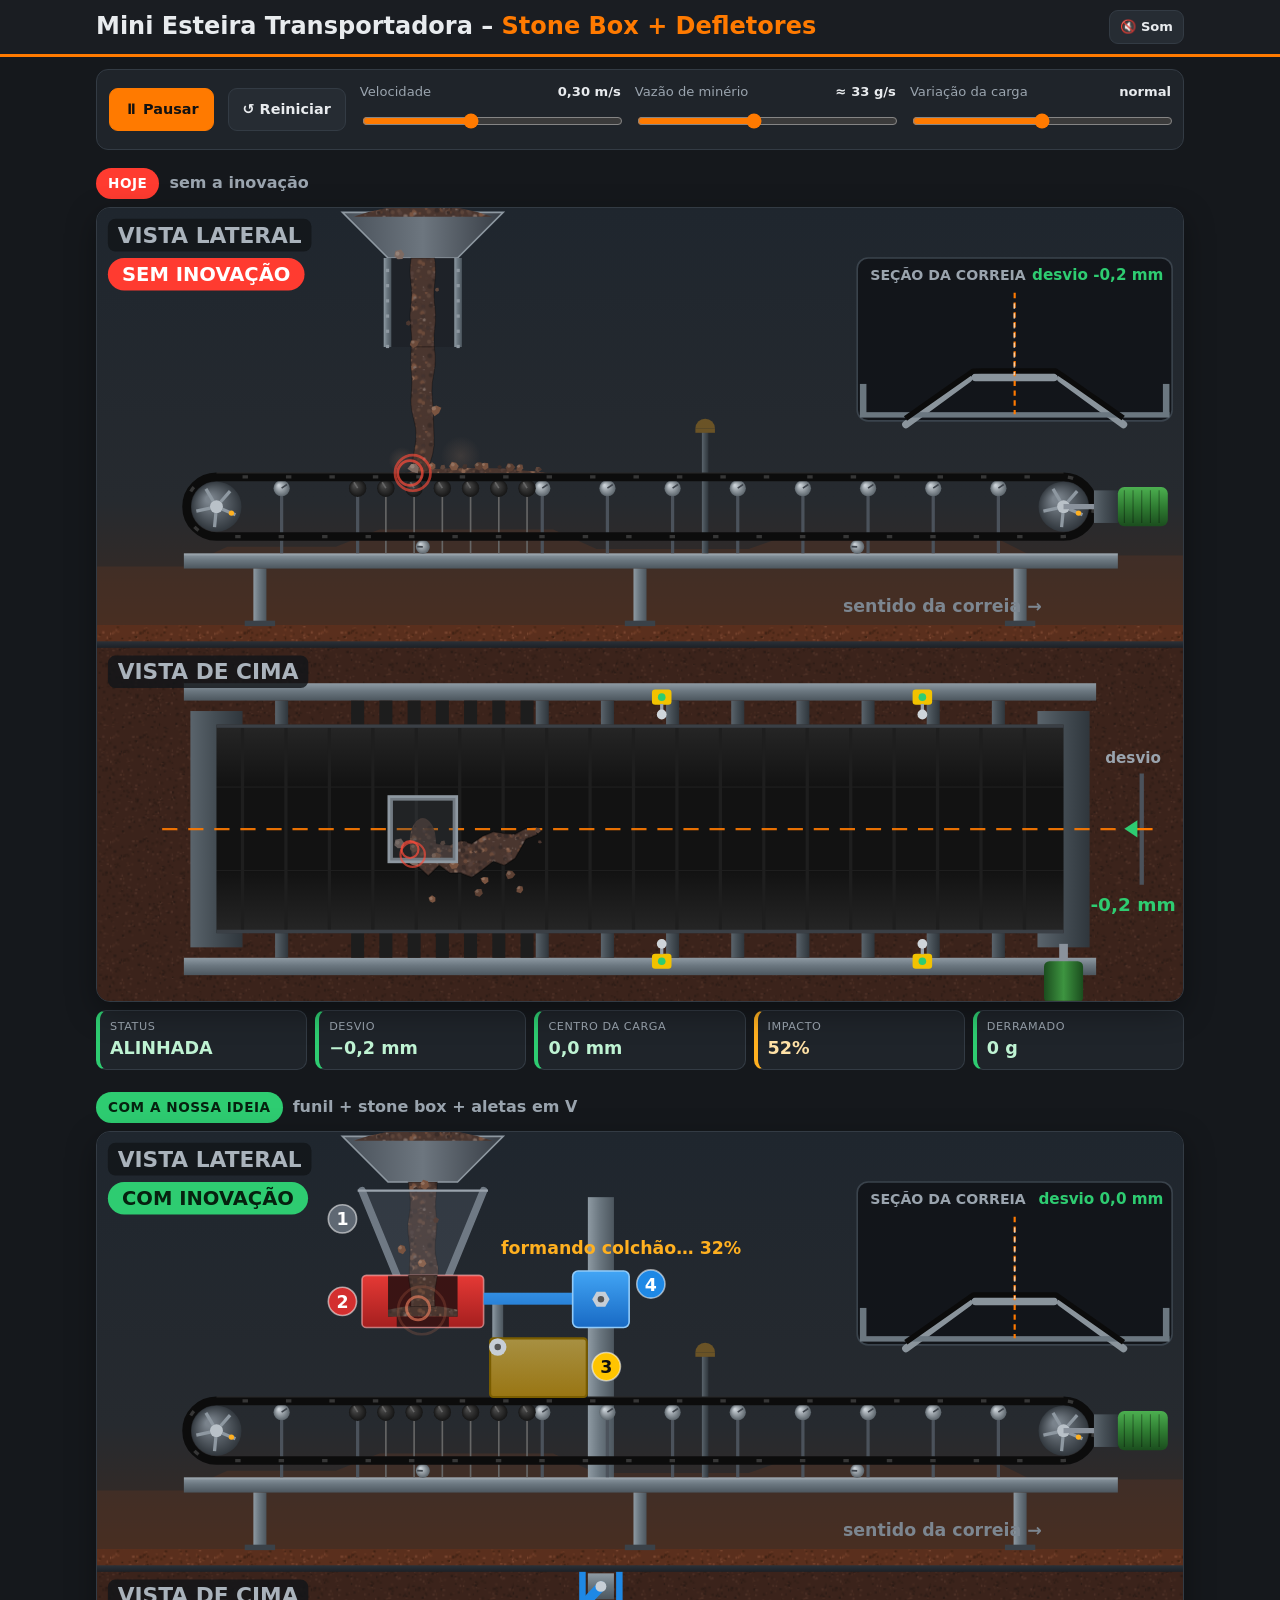
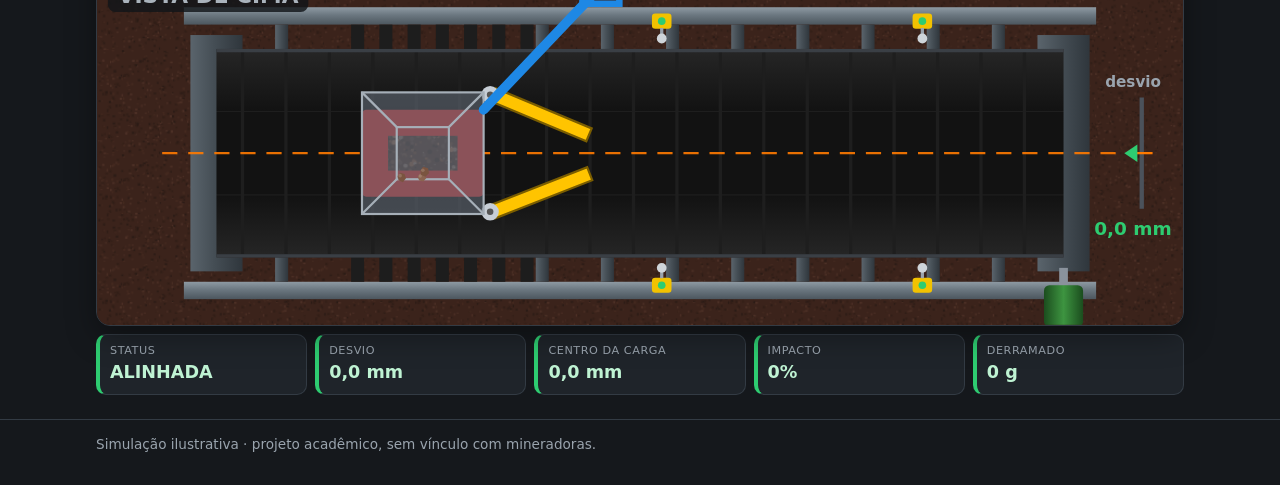
==== commit d87e20cc: "Atualiza slides no tema da equipe Co-Authored-By: Claude Opus 5.5 <noreply@anthropic.com> Claude-Ses" ====
--- a/index.html
+++ b/index.html
@@ -149,8 +149,8 @@
 html.embed .blk{padding:0}
 html.embed .side-head{margin:0 0 4px}
 html.embed[data-embed=hoje] #inovacao,html.embed[data-embed=inovacao] #hoje{display:none}
-html.embed:not([data-embed=comparacao]) .blk .sim-wrap{width:calc((100vh - 90px)*1000/730);max-width:100%;margin:0 auto}
-html.embed:not([data-embed=comparacao]) .chips-ind{width:calc((100vh - 90px)*1000/730);max-width:100%;margin:6px auto 0}
+html.embed:not([data-embed=comparacao]) .blk .sim-wrap{width:calc((100vh - 118px)*1000/730);max-width:100%;margin:0 auto}
+html.embed:not([data-embed=comparacao]) .chips-ind{width:calc((100vh - 118px)*1000/730);max-width:100%;margin:6px auto 0}
 html.embed[data-embed=comparacao] main{display:grid;grid-template-columns:1fr 1fr;gap:10px}
 html.embed .ci{padding:5px 8px}html.embed .ci .v{font-size:.95rem}
 html.embed[data-embed=comparacao] .blk .sim-wrap,html.embed[data-embed=comparacao] .chips-ind{width:min(100%,calc((100vh - 96px)*1000/730));margin-left:auto;margin-right:auto}
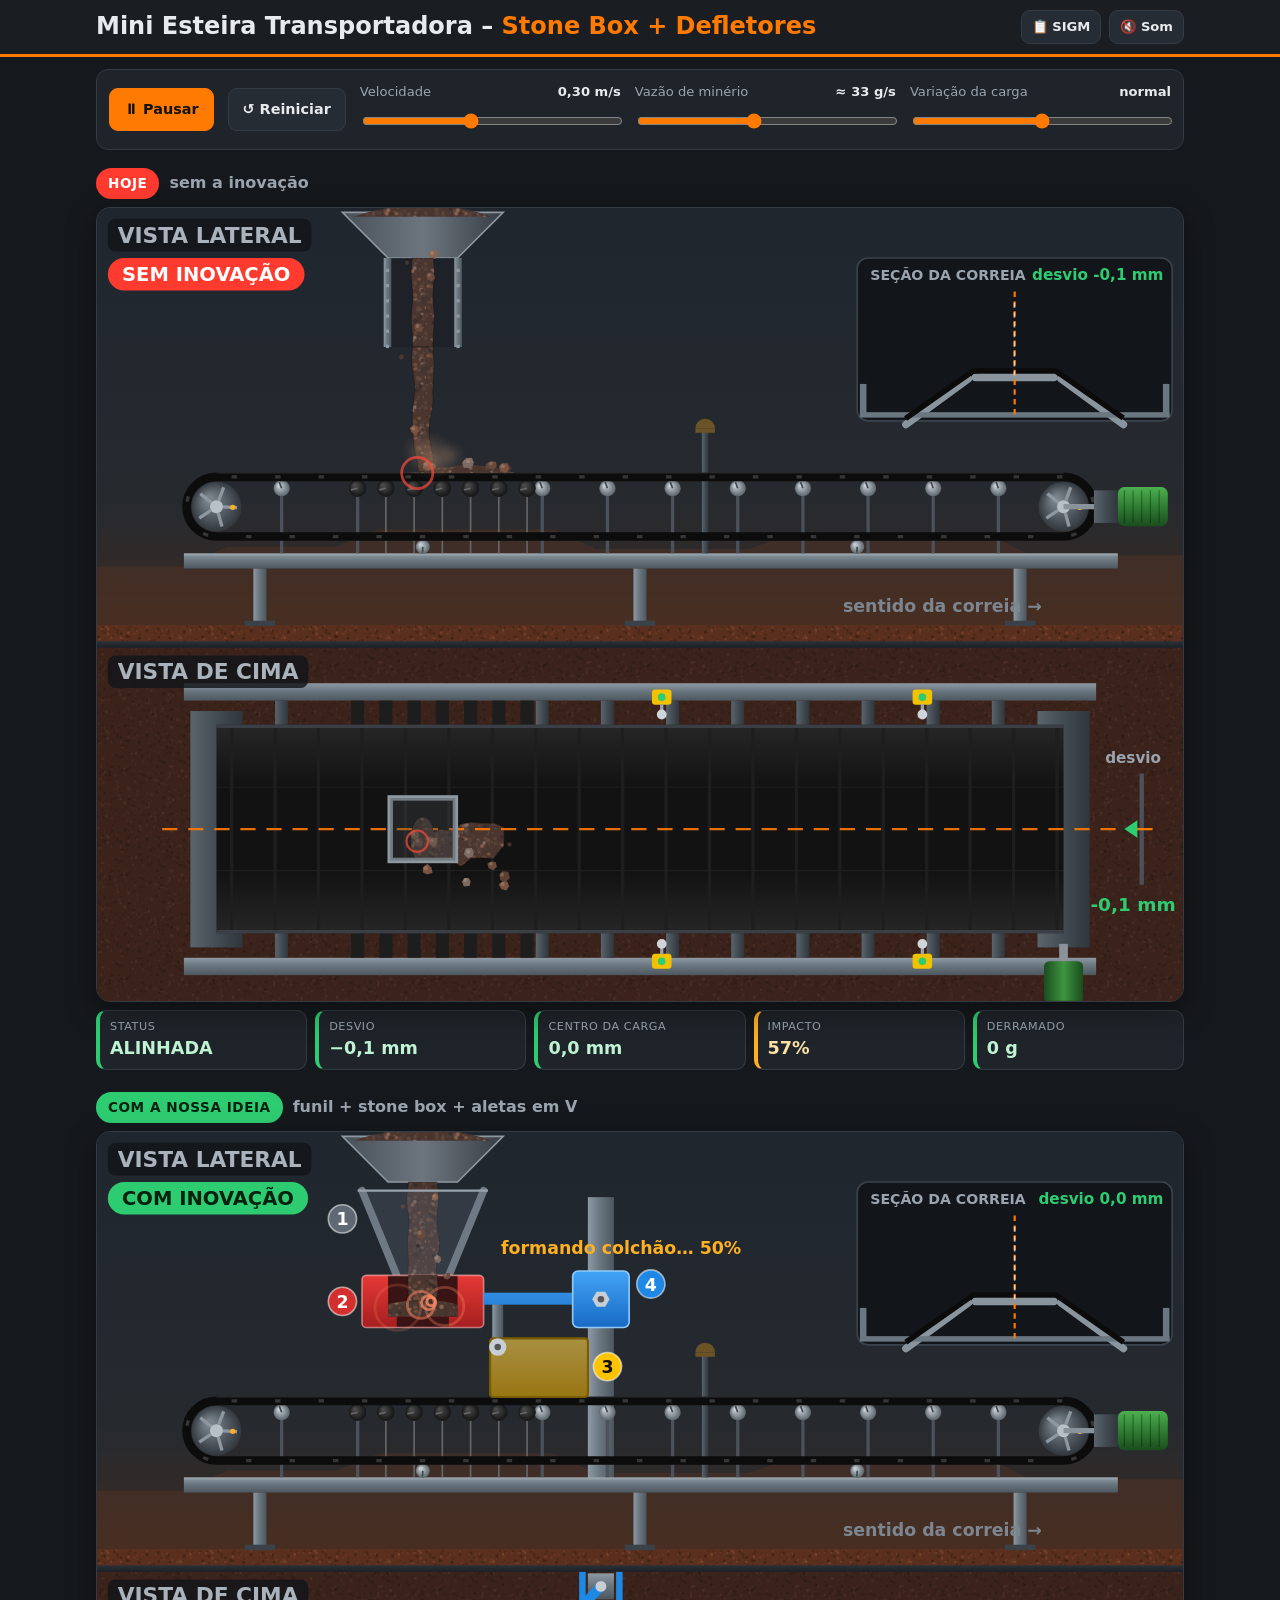
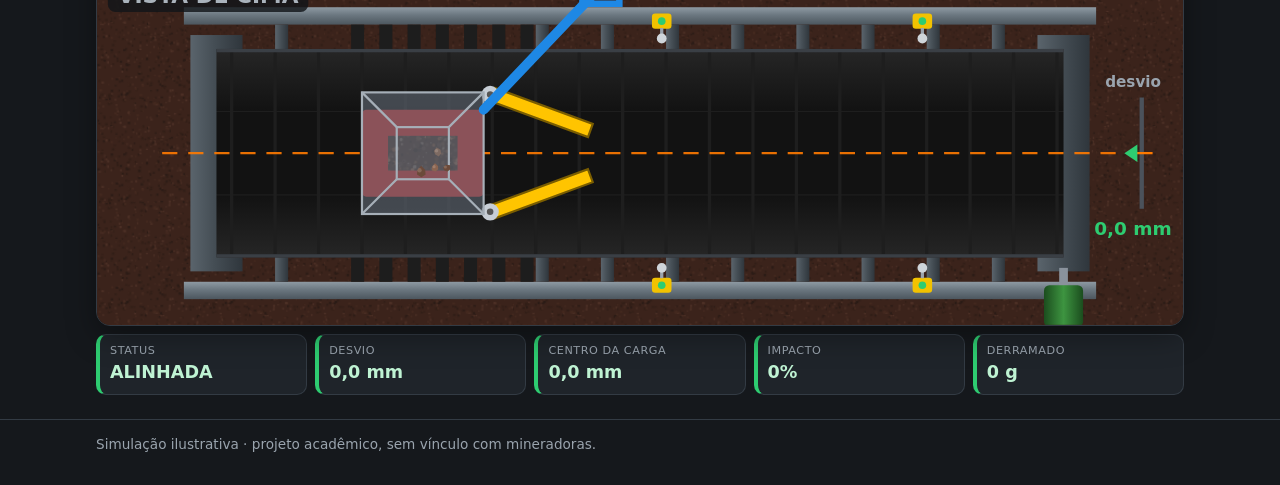
==== commit 8a6fb310: "Publica o SIGM interativo Co-Authored-By: Claude Opus 5.5 <noreply@anthropic.com> Claude-Session: ht" ====
--- a/index.html
+++ b/index.html
@@ -161,7 +161,7 @@
 
 <header class="top"><div class="wrap">
   <h1>Mini Esteira Transportadora – <span>Stone Box + Defletores</span></h1>
-  <button class="btn sm" id="snd" type="button">🔇 Som</button>
+  <div style="display:flex;gap:8px;align-items:center"><a class="btn sm" href="sigm.html" style="text-decoration:none">📋 SIGM</a><button class="btn sm" id="snd" type="button">🔇 Som</button></div>
 </div></header>
 
 <main class="wrap">
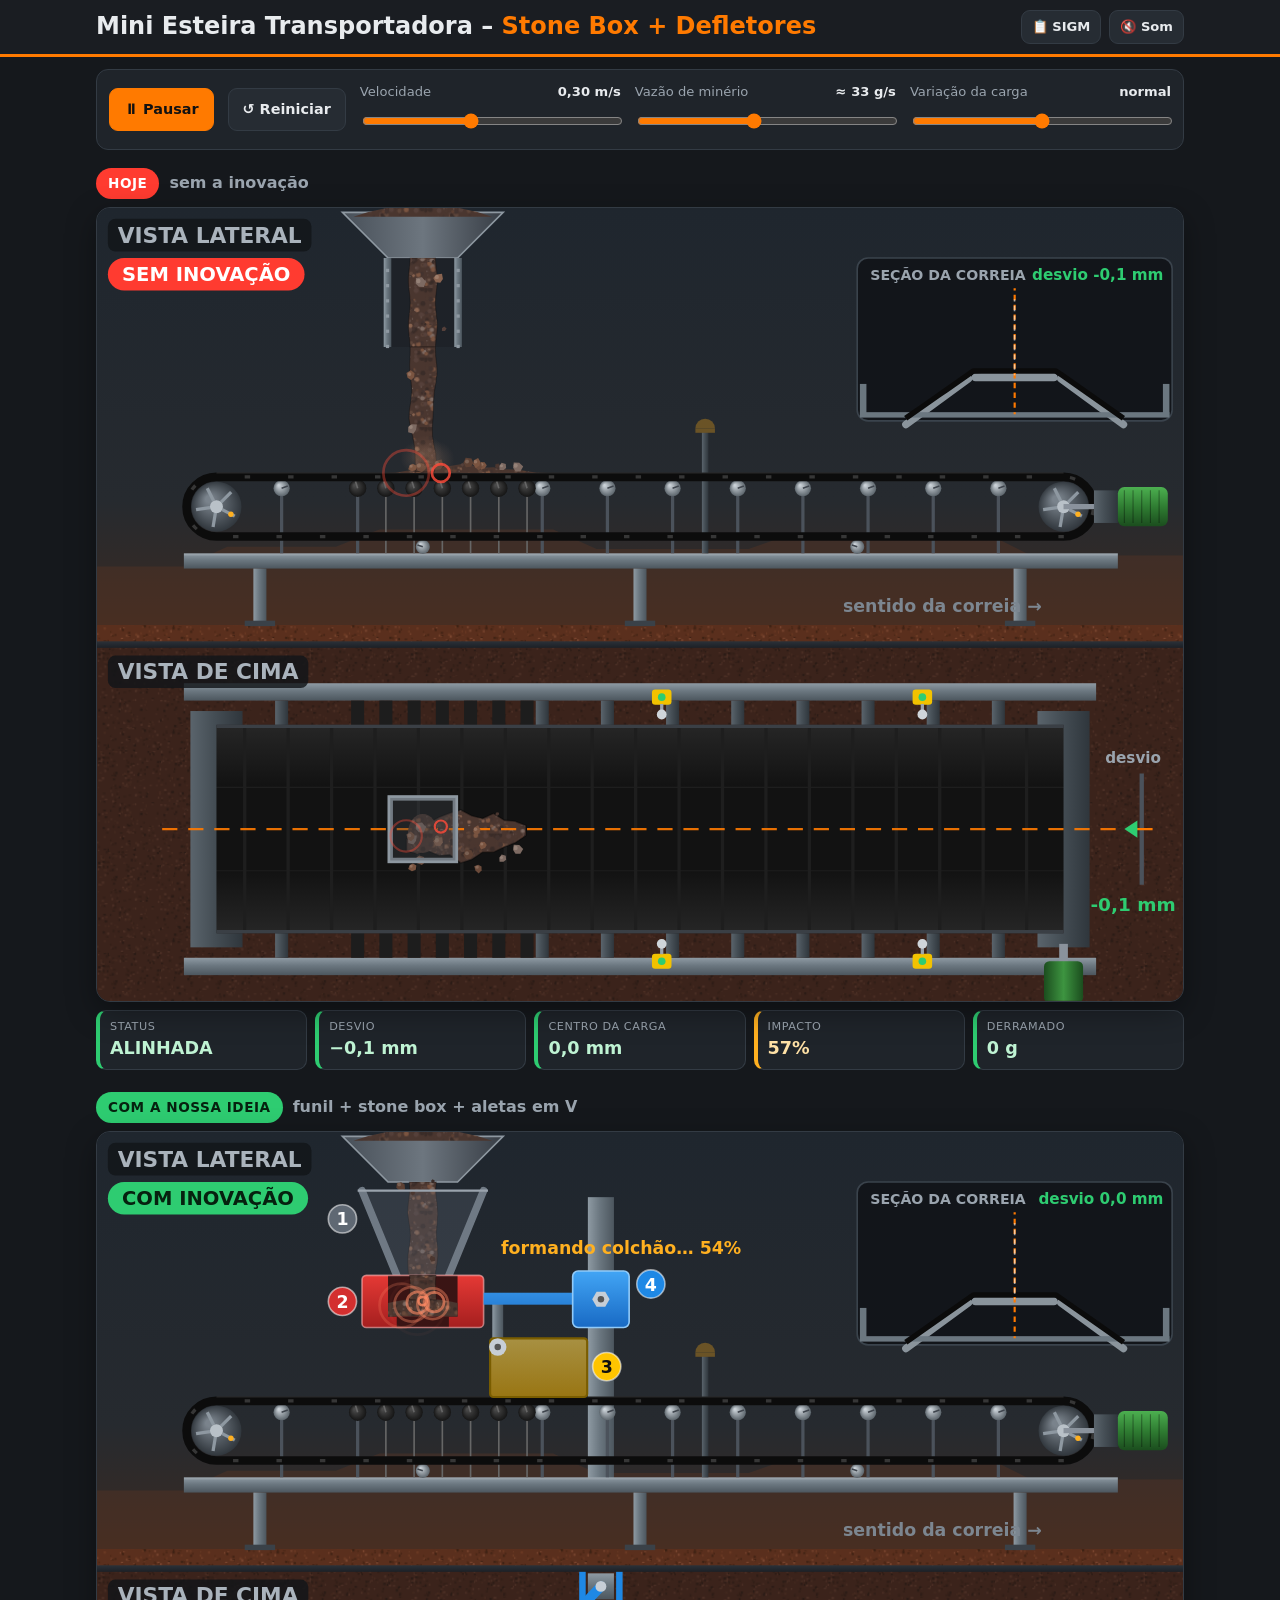
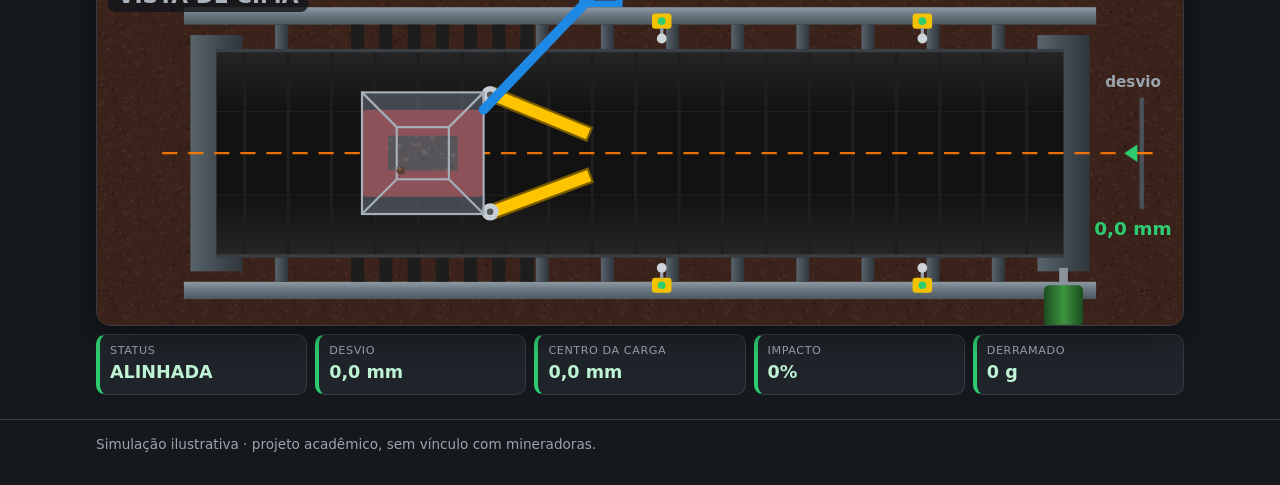
==== commit d6326e49: "Corrige travamento da demonstração das esteiras Co-Authored-By: Claude Opus 5.5 <noreply@anthropic.c" ====
--- a/index.html
+++ b/index.html
@@ -144,6 +144,7 @@
 footer{margin-top:20px;padding:14px 0 30px}
 @media (max-width:640px){.chips-ind{grid-template-columns:repeat(3,1fr)}#ctl{position:static;padding:8px;gap:4px 10px}#ctl .btn{min-height:34px;padding:6px 10px;font-size:.82rem}#ctl .rng{flex:1 1 40%;min-width:0;font-size:.72rem}#ctl input[type=range]{height:22px}header.top h1{font-size:1rem}}
 /* modo incorporado (slides): ?embed=hoje | inovacao | comparacao */
+html.embed,html.embed body{overflow:hidden;height:100%}
 html.embed header.top,html.embed footer,html.embed #ctl{display:none}
 html.embed .wrap{max-width:none;padding:6px 8px}
 html.embed .blk{padding:0}
@@ -153,7 +154,7 @@
 html.embed:not([data-embed=comparacao]) .chips-ind{width:calc((100vh - 118px)*1000/730);max-width:100%;margin:6px auto 0}
 html.embed[data-embed=comparacao] main{display:grid;grid-template-columns:1fr 1fr;gap:10px}
 html.embed .ci{padding:5px 8px}html.embed .ci .v{font-size:.95rem}
-html.embed[data-embed=comparacao] .blk .sim-wrap,html.embed[data-embed=comparacao] .chips-ind{width:min(100%,calc((100vh - 96px)*1000/730));margin-left:auto;margin-right:auto}
+html.embed[data-embed=comparacao] .blk .sim-wrap,html.embed[data-embed=comparacao] .chips-ind{width:min(100%,calc((100vh - 112px)*1000/730));margin-left:auto;margin-right:auto}
 html.embed .ci .l{white-space:nowrap;overflow:hidden;text-overflow:ellipsis;font-size:.62rem}
 </style>
 </head>
@@ -236,12 +237,13 @@
     this.visible=false;this.ratio=0;this.hover=null;this.onMode=null;
     this.pOre=this.ctx.createPattern(ORE_PAT,'repeat');this.pGround=this.ctx.createPattern(GROUND_PAT,'repeat');
     this.reset();this.resize();
-    new ResizeObserver(()=>this.resize()).observe(wrap);
+    let rz=0;new ResizeObserver(()=>{cancelAnimationFrame(rz);rz=requestAnimationFrame(()=>this.resize());}).observe(wrap);
     const move=e=>this.pointer(e);
     this.canvas.addEventListener('pointermove',move);this.canvas.addEventListener('pointerdown',move);
     this.canvas.addEventListener('pointerleave',e=>{if(e.pointerType==='mouse')this.setHover(null);});
     document.addEventListener('pointerdown',e=>{if(!wrap.contains(e.target))this.setHover(null);});
-    new IntersectionObserver(es=>{this.visible=es[0].isIntersecting;this.ratio=es[0].intersectionRatio;},{rootMargin:'80px',threshold:[0,.25,.5,.75,1]}).observe(wrap);
+    if(document.documentElement.classList.contains('embed')){this.visible=true;this.ratio=1;}
+    else new IntersectionObserver(es=>{this.visible=es[0].isIntersecting;this.ratio=es[0].intersectionRatio;},{rootMargin:'80px',threshold:[0,.25,.5,.75,1]}).observe(wrap);
   }
   reset(){
     this.ps=[];this.drift=0;this.spilled=0;this.impE=0;this.impact=0;this.bed=0;this.acc=0;
@@ -255,8 +257,11 @@
     if(this.onMode)this.onMode(innov);
   }
   resize(){
-    const w=this.wrap.clientWidth;if(!w)return;const dpr=Math.min(2,window.devicePixelRatio||1);
-    this.canvas.style.height=(w*VH/VW)+'px';this.canvas.width=Math.round(w*dpr);this.canvas.height=Math.round(w*VH/VW*dpr);this.k=this.canvas.width/VW;
+    const w=Math.round(this.wrap.clientWidth);if(!w)return;const dpr=Math.min(2,window.devicePixelRatio||1);
+    const cw=Math.round(w*dpr),ch=Math.round(w*VH/VW*dpr);
+    if(this.canvas.width===cw&&this.canvas.height===ch&&this._w===w)return;
+    this._w=w;this.canvas.style.height=(w*VH/VW)+'px';this.canvas.width=cw;this.canvas.height=ch;this.k=cw/VW;
+    try{this.draw();}catch(e){}
   }
   /* ----- simulação ----- */
   spawn(){
@@ -270,6 +275,7 @@
   }
   spill(p){p.st='spill';p.zs=p.zb+this.drift;p.sg=Math.sign(p.zb)||1;p.zt=rnd(86,100);p.vy=rnd(-40,0);p.y=BT-3;this.spilled++;this._sp++;}
   update(dt){
+    if(!(dt>0&&dt<=0.1))return;   // tempo zero, negativo ou inválido entre quadros: nada a fazer (evita divisão por zero)
     const P=this.params,sp=120*P.speed;
     this.t+=dt;this.phase+=sp*dt;this.rot+=sp*dt/BR;
     // fatores que mudam a carga: segregação (pedras x finos), fluxo em ondas, minério diferente
@@ -363,6 +369,15 @@
     for(const s of this.sparks)s.life-=dt*3;
     for(const q of this.dust){q.life-=dt/q.max;q.x+=q.vx*dt;q.y+=q.vy*dt;q.vy*=1-dt*0.8;q.r+=dt*14;}
     this.fx=this.fx.filter(f=>f.life>0);this.sparks=this.sparks.filter(s=>s.life>0);this.dust=this.dust.filter(q=>q.life>0);
+    this.sanitize();
+  }
+  sanitize(){
+    // proteção: nenhum número inválido (NaN/infinito) pode travar ou apagar a animação
+    const ok=v=>Number.isFinite(v);
+    for(const k of ['drift','impE','impact','spillRate','loadC','zEMA','pR','pL','bed','frameE','contact'])if(!ok(this[k]))this[k]=0;
+    const d=this.d;if(!ok(d.aL)||!ok(d.aR)||!ok(d.wL)||!ok(d.wR)){d.aL=d.aR=22*DEG;d.wL=d.wR=0;}
+    for(const arr of[this.hS,this.cS,this.wS])for(let i=0;i<arr.length;i++)if(!ok(arr[i]))arr[i]=0;
+    this.ps=this.ps.filter(p=>ok(p.x)&&ok(p.y)&&(p.st!=='belt'||ok(p.zb)));
   }
   get wearIdx(){return clamp(0.55*this.impact+0.45*clamp(Math.abs(this.drift)/15,0,1)*100,0,100);}
   status(){const a=Math.abs(this.drift);return a<3?'ok':a<8?'warn':'alert';}
@@ -753,7 +768,11 @@
 
 let last=performance.now(),uiT=0;
 function loop(now){
-  const dt=Math.min(0.05,(now-last)/1000);last=now;
+  requestAnimationFrame(loop);
+  try{frame(now);}catch(e){console.error(e);}
+}
+function frame(now){
+  const dt=Math.min(0.05,Math.max(0,(now-last)/1000));last=now;
   // as duas correias andam juntas (mesmo tempo, mesmo minério); só desenha o que está na tela
   if(sims.some(s=>s.visible)){
     for(const s of sims){if(P.running){const n=dt>1/50?2:1;for(let i=0;i<n;i++)s.update(dt/n);}s.draw();}
@@ -762,7 +781,6 @@
   if(vis.length){st=vis[0].audioState();for(const s of vis.slice(1)){const b=s.audioState();st.E+=b.E;st.impact=Math.max(st.impact,b.impact);st.contact=Math.max(st.contact,b.contact);if(b.status==='alert')st.status='alert';}if(vis.length>1)st.innov=false;}
   AU.update(st);
   uiT+=dt;if(uiT>0.15){uiT=0;updateIndicators(simA,indA);updateIndicators(simB,indB);}
-  requestAnimationFrame(loop);
 }
 requestAnimationFrame(loop);
 document.getElementById('snd').onclick=()=>AU.toggle();
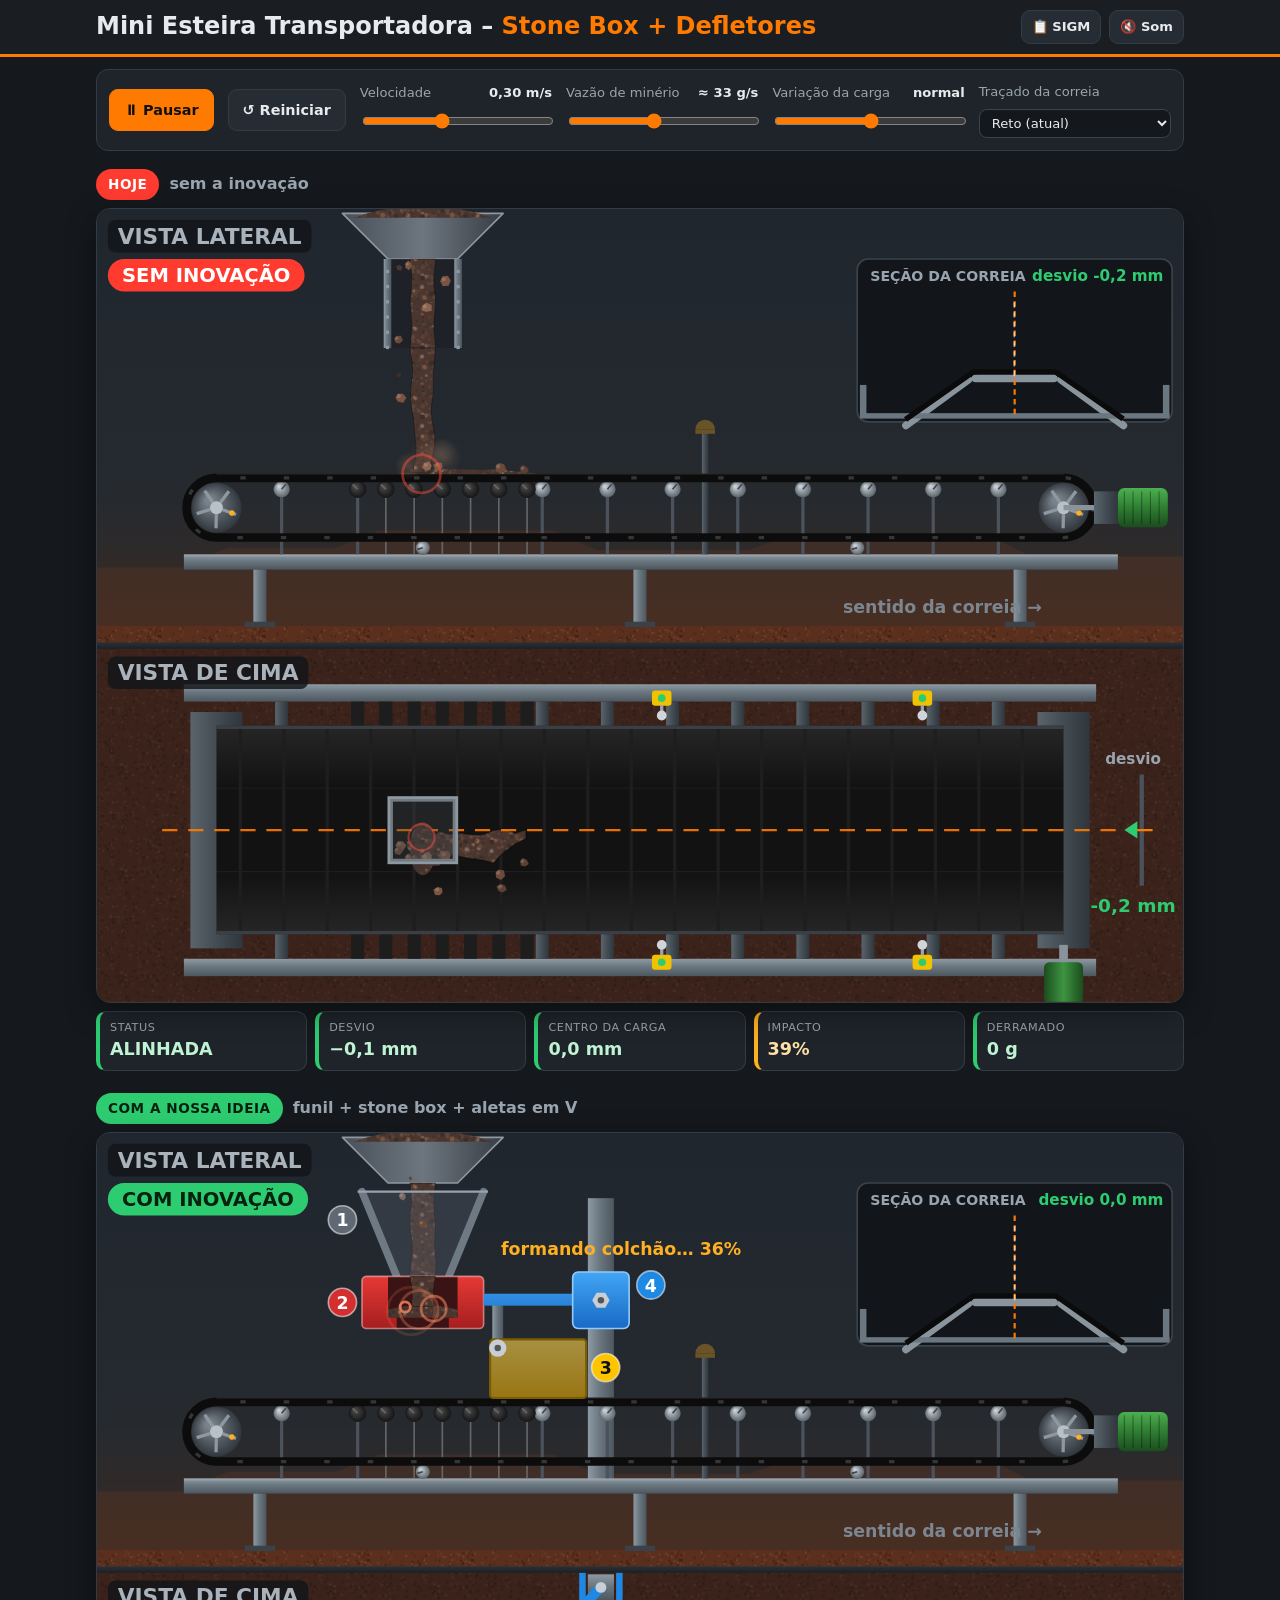
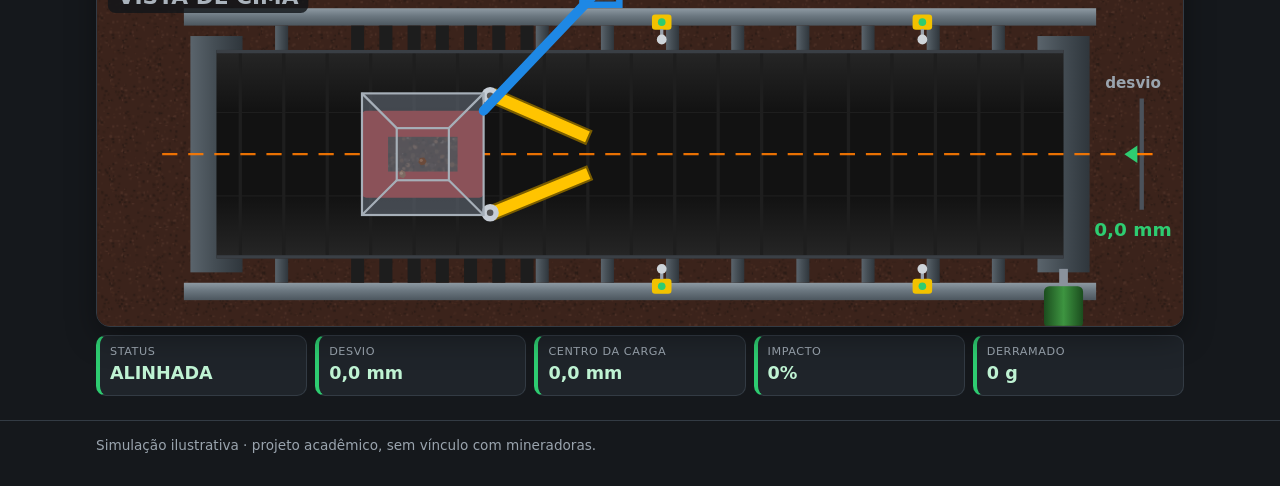
==== commit 6ab39f77: "Publica traçado real da correia Co-Authored-By: Claude Opus 5.5 <noreply@anthropic.com> Claude-Sessi" ====
--- a/index.html
+++ b/index.html
@@ -71,6 +71,7 @@
 .rng{display:flex;flex-direction:column;gap:2px;font-size:.82rem;color:var(--muted);flex:1 1 170px;min-width:150px}
 .rng span{display:flex;justify-content:space-between;gap:8px}
 .rng output{color:var(--text);font-weight:750}
+.rng select{font:inherit;color:var(--text);background:#14171b;border:1px solid #3a434c;border-radius:8px;padding:5px 8px;margin-top:4px}
 input[type=range]{width:100%;accent-color:var(--orange);height:28px}
 .ind-grid{display:grid;gap:10px;grid-template-columns:repeat(auto-fit,minmax(150px,1fr));margin-top:10px}
 .ind{background:var(--panel);border:1px solid var(--line);border-radius:12px;padding:10px 12px;border-left:4px solid var(--muted);transition:border-color .3s}
@@ -195,6 +196,14 @@
 const rnd=(a=0,b=1)=>a+Math.random()*(b-a);
 const clamp=(v,a,b)=>v<a?a:v>b?b:v;
 const zy=z=>CY+z*S;
+// traçado da correia: 'reto' (original) ou 'real' (descida, subida mais inclinada e curvas)
+let TRACADO=(()=>{const q=new URLSearchParams(location.search).get('tracado');if(q==='real'||q==='reto')return q;
+  try{return localStorage.getItem('vg-tracado')==='real'?'real':'reto';}catch(e){return 'reto';}})();
+const ss=(a,b,x)=>{const t=Math.min(1,Math.max(0,(x-a)/(b-a)));return t*t*(3-2*t);};
+// altura da correia em px (negativo = sobe). O carregamento (até x=470) fica plano, como numa transferência real.
+const hy=x=>TRACADO!=='real'?0:24*ss(470,590,x)-60*ss(650,830,x);
+// curva na vista de cima em mm: dobra para um lado e depois para o outro
+const cz=x=>TRACADO!=='real'?0:22*ss(480,640,x)-40*ss(720,860,x);
 const fmt=(v,d=1)=>v.toLocaleString('pt-BR',{minimumFractionDigits:d,maximumFractionDigits:d});
 const G_PER=1.5; // gramas de areia por partícula (ilustrativo)
 
@@ -273,7 +282,7 @@
       // sai do centro do chute; a "variação da carga" desloca levemente a carga para um lado
       z:clamp(this.bias*(lump?1.2:0.7)+rnd(-7,7),-16,16)});
   }
-  spill(p){p.st='spill';p.zs=p.zb+this.drift;p.sg=Math.sign(p.zb)||1;p.zt=rnd(86,100);p.vy=rnd(-40,0);p.y=BT-3;this.spilled++;this._sp++;}
+  spill(p){p.st='spill';p.zs=p.zb+this.drift;p.sg=Math.sign(p.zb)||1;p.zt=rnd(86,100);p.vy=rnd(-40,0);p.y=BT-3+hy(p.x);this.spilled++;this._sp++;}
   update(dt){
     if(!(dt>0&&dt<=0.1))return;   // tempo zero, negativo ou inválido entre quadros: nada a fazer (evita divisão por zero)
     const P=this.params,sp=120*P.speed;
@@ -340,7 +349,7 @@
           p.zb=zs-this.drift;
         }
         if(Math.abs(p.zb)>HALF-7&&Math.random()<0.35*dt)this.spill(p);
-        else if(p.x>HEADX-2){p.st='disch';p.vx=sp*1.05+20;p.vy=-25;p.y=BT-4;}
+        else if(p.x>HEADX-2){p.st='disch';p.vx=sp*1.05+20;p.vy=-25;p.y=BT-4+hy(HEADX);}
         else{N++;sumZ+=p.zb;const b=clamp(((p.x-TAILX)/BW)|0,0,NB-1);this.cnt[b]++;this.sumZ[b]+=p.zb;this.z2[b]+=p.zb*p.zb;if(p.x>460){cN++;cZ+=p.zb;}}
       }
       else if(p.st==='disch'){p.vy+=G*dt;p.x+=p.vx*dt;p.y+=p.vy*dt;p.a+=dt*4;if(p.y>396||p.x>1010)del=true;}
@@ -410,12 +419,12 @@
       if(Math.hypot(x-560,y-206)<16)return 'giroflex';
       if(Math.hypot(x-HEADX,y-PCY)<36||inRect(x,y,[HEADX+28,PCY-20,70,40]))return 'acion';
       if(Math.hypot(x-TAILX,y-PCY)<36)return 'retorno';
-      if(inRect(x,y,[TAILX,BT-14,HEADX-TAILX,20]))return 'correia';
+      if(inRect(x,y-hy(x),[TAILX,BT-14,HEADX-TAILX,20]))return 'correia';
       if(inRect(x,y,[230,251,175,18]))return 'impacto';
       if(inRect(x,y,[150,251,700,16])||inRect(x,y,[TAILX,300,HEADX-TAILX,22]))return 'roletes';
       if(inRect(x,y,[80,318,860,70])||(I&&inRect(x,y,[452,60,24,262]))||inRect(x,y,[555,206,10,116]))return 'estrutura';
     }else{
-      const az=Math.abs((y-CY)/S);
+      const az=Math.abs((y-CY)/S-cz(x));
       if([520,760].some(sx=>Math.abs(sx-x)<14)&&az>=62&&az<=82)return 'chave';
       if(I){
         if(Math.hypot(x-464,y-zy(-96))<24)return 'suporte';
@@ -425,7 +434,7 @@
       }else if(inRect(x,y,[268,zy(-20),64,40*S]))return 'chute';
       if(inRect(x,y,[HEADX-28,zy(-68),56,136*S])||inRect(x,y,[HEADX-18,zy(66),36,zy(100)-zy(66)]))return 'acion';
       if(inRect(x,y,[TAILX-28,zy(-68),56,136*S]))return 'retorno';
-      if(y>=zy(this.drift-HALF)&&y<=zy(this.drift+HALF)&&x>=TAILX&&x<=HEADX)return 'correia';
+      if(y>=zy(cz(x)+this.drift-HALF)&&y<=zy(cz(x)+this.drift+HALF)&&x>=TAILX&&x<=HEADX)return 'correia';
       if(az>=RAIL&&az<=RAIL+12&&x>80&&x<920)return 'estrutura';
       if(az<RAIL&&IDLERS.some(ix=>Math.abs(ix-x)<8))return 'roletes';
     }
@@ -470,12 +479,25 @@
     c.fillStyle=g;c.beginPath();c.arc(x,y,r,0,Math.PI*2);c.fill();
     const a=this.rot*BR/r;c.strokeStyle=dark?'#666':'#3f454d';c.lineWidth=1.5;c.beginPath();c.moveTo(x,y);c.lineTo(x+Math.cos(a)*r*0.8,y+Math.sin(a)*r*0.8);c.stroke();
   }
-  pulley(c,x){
+  pulley(c,x,yc){
+    const PCY_=yc==null?PCY:yc;{const PCY=PCY_;
     const g=c.createRadialGradient(x-7,PCY-7,3,x,PCY,24);g.addColorStop(0,'#7a838c');g.addColorStop(1,'#2e343a');
     c.fillStyle=g;c.beginPath();c.arc(x,PCY,23,0,Math.PI*2);c.fill();
     c.strokeStyle='#8e98a1';c.lineWidth=3;for(let i=0;i<5;i++){const a=this.rot+i*Math.PI*2/5;c.beginPath();c.moveTo(x+Math.cos(a)*6,PCY+Math.sin(a)*6);c.lineTo(x+Math.cos(a)*19,PCY+Math.sin(a)*19);c.stroke();}
-    c.fillStyle='#b9c1c8';c.beginPath();c.arc(x,PCY,6,0,Math.PI*2);c.fill();c.fillStyle='#ffb020';c.beginPath();c.arc(x+Math.cos(this.rot)*15,PCY+Math.sin(this.rot)*15,2.5,0,7);c.fill();
-  }
+    c.fillStyle='#b9c1c8';c.beginPath();c.arc(x,PCY,6,0,Math.PI*2);c.fill();c.fillStyle='#ffb020';c.beginPath();c.arc(x+Math.cos(this.rot)*15,PCY+Math.sin(this.rot)*15,2.5,0,7);c.fill();}
+  }
+  // faixa que acompanha o traçado: y0(x) em cima, espessura th (vista lateral)
+  bandSide(c,x0,x1,y0,th,col){
+    c.fillStyle=col;c.beginPath();c.moveTo(x0,y0(x0));for(let x=x0+10;x<=x1;x+=10)c.lineTo(x,y0(x));
+    for(let x=x1;x>=x0;x-=10)c.lineTo(x,y0(x)+th);c.closePath();c.fill();
+    c.strokeStyle='rgba(255,255,255,.14)';c.lineWidth=2;c.beginPath();c.moveTo(x0,y0(x0)+1);for(let x=x0+10;x<=x1;x+=10)c.lineTo(x,y0(x)+1);c.stroke();
+  }
+  // faixa da vista de cima entre z1 e z2 (mm), seguindo a curva
+  bandTop(c,x0,x1,z1,z2){
+    c.beginPath();c.moveTo(x0,zy(cz(x0)+z1));for(let x=x0+10;x<=x1;x+=10)c.lineTo(x,zy(cz(x)+z1));
+    for(let x=x1;x>=x0;x-=10)c.lineTo(x,zy(cz(x)+z2));c.closePath();
+  }
+  lineTop(c,x0,x1,z){c.beginPath();c.moveTo(x0,zy(cz(x0)+z));for(let x=x0+10;x<=x1;x+=10)c.lineTo(x,zy(cz(x)+z));}
   tag(c,x,y,n,bg,fg){c.fillStyle=bg;c.beginPath();c.arc(x,y,13,0,Math.PI*2);c.fill();c.strokeStyle='rgba(255,255,255,.55)';c.lineWidth=1.5;c.stroke();c.fillStyle=fg;c.font='800 16px system-ui';c.textAlign='center';c.fillText(n,x,y+6);}
   drawSide(c){
     const I=this.innov;
@@ -486,35 +508,48 @@
     c.fillStyle=this.pGround;c.fillRect(0,GROUND,VW,SPLIT-GROUND);
     this.hl('estrutura',()=>{
       if(I)steel(c,452,60,24,262);
-      steel(c,80,318,860,14);c.fillStyle='rgba(255,255,255,.12)';c.fillRect(80,318,860,2);
-      for(const x of[150,500,850]){steel(c,x-6,332,12,GROUND-332);c.fillStyle='#3a4148';c.fillRect(x-14,GROUND-4,28,5);}
-      steel(c,557,206,6,112,'dark');
+      if(TRACADO==='real'){
+        this.bandSide(c,80,940,x=>318+hy(x),14,'#6b7780');
+        for(const x of[150,330,500,680,850]){const y=332+hy(x);steel(c,x-6,y,12,GROUND-y);c.fillStyle='#3a4148';c.fillRect(x-14,GROUND-4,28,5);}
+      }else{
+        steel(c,80,318,860,14);c.fillStyle='rgba(255,255,255,.12)';c.fillRect(80,318,860,2);
+        for(const x of[150,500,850]){steel(c,x-6,332,12,GROUND-332);c.fillStyle='#3a4148';c.fillRect(x-14,GROUND-4,28,5);}
+      }
+      steel(c,557,206+hy(560),6,112,'dark');
     });
     this.hl('roletes',()=>{
       c.strokeStyle='#4b525b';c.lineWidth=3;
-      for(const x of IDLERS){c.beginPath();c.moveTo(x,264);c.lineTo(x,318);c.stroke();}
-      for(const x of IDLERS)this.roller(c,x,258,7.5);
-      for(const x of[300,700]){c.beginPath();c.moveTo(x,318);c.lineTo(x,306);c.stroke();this.roller(c,x,312,6.5);}
+      for(const x of IDLERS){c.beginPath();c.moveTo(x,264+hy(x));c.lineTo(x,318+hy(x));c.stroke();}
+      for(const x of IDLERS)this.roller(c,x,258+hy(x),7.5);
+      for(const x of[300,700]){c.beginPath();c.moveTo(x,318+hy(x));c.lineTo(x,306+hy(x));c.stroke();this.roller(c,x,312+hy(x),6.5);}
     });
     this.hl('impacto',()=>{c.strokeStyle='#4b525b';c.lineWidth=3;for(const x of IMPACT){c.beginPath();c.moveTo(x,264);c.lineTo(x,318);c.stroke();this.roller(c,x,258,8,true);}});
     this.hl('correia',()=>{
-      c.beginPath();c.moveTo(TAILX,PCY-BR);c.lineTo(HEADX,PCY-BR);c.arc(HEADX,PCY,BR,-Math.PI/2,Math.PI/2);c.lineTo(TAILX,PCY+BR);c.arc(TAILX,PCY,BR,Math.PI/2,Math.PI*1.5);
-      c.strokeStyle='#0c0c0c';c.lineWidth=8;c.stroke();
+      const hT=hy(TAILX),hH=hy(HEADX);
+      c.beginPath();c.moveTo(TAILX,PCY-BR+hT);for(let x=TAILX+10;x<HEADX;x+=10)c.lineTo(x,PCY-BR+hy(x));
+      c.lineTo(HEADX,PCY-BR+hH);c.arc(HEADX,PCY+hH,BR,-Math.PI/2,Math.PI/2);
+      for(let x=HEADX-10;x>TAILX;x-=10)c.lineTo(x,PCY+BR+hy(x));
+      c.lineTo(TAILX,PCY+BR+hT);c.arc(TAILX,PCY+hT,BR,Math.PI/2,Math.PI*1.5);
+      c.strokeStyle='#0c0c0c';c.lineWidth=8;c.lineJoin='round';c.stroke();
       c.setLineDash([5,35]);c.lineDashOffset=-this.phase;c.strokeStyle='#363636';c.lineWidth=3;c.stroke();c.setLineDash([]);
-      c.strokeStyle='rgba(255,255,255,.08)';c.lineWidth=1.5;c.beginPath();c.moveTo(TAILX,PCY-BR-3.5);c.lineTo(HEADX,PCY-BR-3.5);c.stroke();
+      c.strokeStyle='rgba(255,255,255,.08)';c.lineWidth=1.5;c.beginPath();c.moveTo(TAILX,PCY-BR-3.5+hT);for(let x=TAILX+10;x<=HEADX;x+=10)c.lineTo(x,PCY-BR-3.5+hy(x));c.stroke();
     });
-    this.hl('retorno',()=>this.pulley(c,TAILX));
+    this.hl('retorno',()=>this.pulley(c,TAILX,PCY+hy(TAILX)));
     this.hl('acion',()=>{
-      this.pulley(c,HEADX);
-      c.strokeStyle='#8a929c';c.lineWidth=5;c.beginPath();c.moveTo(HEADX,PCY);c.lineTo(HEADX+30,PCY);c.stroke();
-      steel(c,HEADX+28,PCY-15,22,30,'dark');
-      const mg=c.createLinearGradient(0,PCY-18,0,PCY+18);mg.addColorStop(0,'#4caf50');mg.addColorStop(.5,'#2f7d32');mg.addColorStop(1,'#1b4d1e');
-      c.fillStyle=mg;rr(c,HEADX+50,PCY-18,46,36,6);c.fill();c.strokeStyle='rgba(0,0,0,.35)';c.lineWidth=1;for(let i=0;i<5;i++){c.beginPath();c.moveTo(HEADX+56+i*8,PCY-15);c.lineTo(HEADX+56+i*8,PCY+15);c.stroke();}
+      const PY=PCY+hy(HEADX);
+      this.pulley(c,HEADX,PY);
+      c.strokeStyle='#8a929c';c.lineWidth=5;c.beginPath();c.moveTo(HEADX,PY);c.lineTo(HEADX+30,PY);c.stroke();
+      steel(c,HEADX+28,PY-15,22,30,'dark');
+      const mg=c.createLinearGradient(0,PY-18,0,PY+18);mg.addColorStop(0,'#4caf50');mg.addColorStop(.5,'#2f7d32');mg.addColorStop(1,'#1b4d1e');
+      c.fillStyle=mg;rr(c,HEADX+50,PY-18,46,36,6);c.fill();c.strokeStyle='rgba(0,0,0,.35)';c.lineWidth=1;for(let i=0;i<5;i++){c.beginPath();c.moveTo(HEADX+56+i*8,PY-15);c.lineTo(HEADX+56+i*8,PY+15);c.stroke();}
+      if(TRACADO==='real'){steel(c,HEADX+30,PY+18,62,GROUND-PY-18,'dark');}
     });
     // leito contínuo de minério sobre a correia
-    c.fillStyle=this.pOre;c.beginPath();c.moveTo(TAILX,BT);
-    for(let b=0;b<NB;b++)c.lineTo(TAILX+b*BW+BW/2,BT-this.band(b)[2]);
-    c.lineTo(HEADX,BT);c.closePath();c.fill();
+    c.fillStyle=this.pOre;c.beginPath();c.moveTo(TAILX,BT+hy(TAILX));
+    for(let b=0;b<NB;b++){const x=TAILX+b*BW+BW/2;c.lineTo(x,BT+hy(x)-this.band(b)[2]);}
+    c.lineTo(HEADX,BT+hy(HEADX));for(let b=NB-1;b>=0;b--){const x=TAILX+b*BW+BW/2;c.lineTo(x,BT+hy(x));}c.closePath();c.fill();
+    if(TRACADO==='real'){c.font='700 15px system-ui';c.textAlign='center';c.fillStyle='#9aa4ae';
+      c.fillText('descida',540,BT+hy(540)-16);c.fillText('subida',772,BT+hy(772)-12);}
     // silo de alimentação (comum aos dois modos) e chute vertical
     this.hl('chute',()=>{
       const hg=c.createLinearGradient(230,0,370,0);hg.addColorStop(0,'#4a525b');hg.addColorStop(.5,'#6d767f');hg.addColorStop(1,'#3a4048');
@@ -547,14 +582,14 @@
       if(this.bed>=0.8)this.stream(c,this.streamPts(FX,180,FX+14,BT-1,fw*0.75,fw*0.6,2));}
     for(const p of this.ps){
       if(!p.vis&&p.st!=='spill')continue;
-      if(p.st==='belt'){const b=clamp(((p.x-TAILX)/BW)|0,0,NB-1),h=this.band(b)[2];this.rock(c,p.x,BT-2-Math.min(h,(p.lump?0.9:0.6)*h+1),p);}
+      if(p.st==='belt'){const b=clamp(((p.x-TAILX)/BW)|0,0,NB-1),h=this.band(b)[2];this.rock(c,p.x,BT+hy(p.x)-2-Math.min(h,(p.lump?0.9:0.6)*h+1),p);}
       else this.rock(c,p.x,p.y,p);
     }
     for(const q of this.ground){c.fillStyle=q.c;c.fillRect(q.x-q.r,GROUND-q.yo-q.r*0.8,q.r*2,q.r*1.4);}
     for(const q of this.dust){const gg=c.createRadialGradient(q.x,q.y,0,q.x,q.y,q.r);gg.addColorStop(0,`rgba(170,130,105,${0.3*q.life})`);gg.addColorStop(1,'rgba(170,130,105,0)');c.fillStyle=gg;c.beginPath();c.arc(q.x,q.y,q.r,0,7);c.fill();}
     for(const f of this.fx){c.strokeStyle=f.col;c.globalAlpha=f.life*Math.min(1,0.35+f.e);c.lineWidth=2.5;c.beginPath();c.arc(f.x,f.y,(1-f.life)*26*Math.min(1.4,0.4+f.e)+3,0,Math.PI*2);c.stroke();}
     c.globalAlpha=1;
-    for(const s of this.sparks){c.fillStyle=`rgba(255,190,70,${s.life})`;c.fillRect(s.x+rnd(-4,4),BT+rnd(-3,5),3,3);}
+    for(const s of this.sparks){c.fillStyle=`rgba(255,190,70,${s.life})`;c.fillRect(s.x+rnd(-4,4),BT+hy(s.x)+rnd(-3,5),3,3);}
     if(I){
       const d=this.d,len=60*S*Math.cos((d.aL+d.aR)/2);
       this.hl('defletores',()=>{
@@ -578,9 +613,9 @@
       
     }
     this.hl('giroflex',()=>{
-      const al=this.status()==='alert',on=al&&Math.sin(this.t*12)>0;
-      if(on){const gg=c.createRadialGradient(560,200,2,560,200,46);gg.addColorStop(0,'rgba(255,150,0,.55)');gg.addColorStop(1,'rgba(255,150,0,0)');c.fillStyle=gg;c.beginPath();c.arc(560,200,46,0,7);c.fill();}
-      c.fillStyle=on?'#ffb020':al?'#c77700':'#6a5326';c.beginPath();c.arc(560,203,9,Math.PI,0);c.fill();c.fillRect(551,203,18,4);
+      const al=this.status()==='alert',on=al&&Math.sin(this.t*12)>0,gy=hy(560);
+      if(on){const gg=c.createRadialGradient(560,200+gy,2,560,200+gy,46);gg.addColorStop(0,'rgba(255,150,0,.55)');gg.addColorStop(1,'rgba(255,150,0,0)');c.fillStyle=gg;c.beginPath();c.arc(560,200+gy,46,0,7);c.fill();}
+      c.fillStyle=on?'#ffb020':al?'#c77700':'#6a5326';c.beginPath();c.arc(560,203+gy,9,Math.PI,0);c.fill();c.fillRect(551,203+gy,18,4);
     });
     this.drawSection(c);
     c.font='600 16px system-ui';c.fillStyle='#7c8690';c.textAlign='right';c.fillText('sentido da correia →',HEADX-20,372);
@@ -617,15 +652,25 @@
     const I=this.innov,dr=this.drift;
     c.save();c.beginPath();c.rect(0,SPLIT,VW,VH-SPLIT);c.clip();
     c.fillStyle=this.pGround;c.fillRect(0,SPLIT,VW,VH-SPLIT);c.fillStyle='rgba(20,22,26,.45)';c.fillRect(0,SPLIT,VW,VH-SPLIT);
-    for(const q of this.ground){c.fillStyle=q.c;c.fillRect(q.x-q.r,zy(q.zs)-q.r,q.r*2,q.r*2);}
-    this.hl('estrutura',()=>{steel(c,80,zy(-RAIL-10),840,10*S);steel(c,80,zy(RAIL),840,10*S);if(I)steel(c,452,zy(-96)-12,24,24);});
-    this.hl('roletes',()=>{for(const x of IDLERS)steel(c,x-6,zy(-RAIL),12,RAIL*2*S,'dark');});
+    for(const q of this.ground){c.fillStyle=q.c;c.fillRect(q.x-q.r,zy(cz(q.x)+q.zs)-q.r,q.r*2,q.r*2);}
+    this.hl('estrutura',()=>{
+      if(TRACADO==='real'){for(const [a,b] of[[-RAIL-10,-RAIL],[RAIL,RAIL+10]]){this.bandTop(c,80,920,a,b);c.fillStyle='#6b7780';c.fill();c.strokeStyle='rgba(255,255,255,.15)';c.lineWidth=1.5;c.stroke();}}
+      else{steel(c,80,zy(-RAIL-10),840,10*S);steel(c,80,zy(RAIL),840,10*S);}
+      if(I)steel(c,452,zy(-96)-12,24,24);});
+    this.hl('roletes',()=>{for(const x of IDLERS)steel(c,x-6,zy(cz(x)-RAIL),12,RAIL*2*S,'dark');});
     this.hl('impacto',()=>{c.fillStyle='#1d1d1d';for(const x of IMPACT)c.fillRect(x-6,zy(-RAIL),12,RAIL*2*S);});
-    this.hl('retorno',()=>steel(c,TAILX-24,zy(-68),48,136*S,'dark'));
-    this.hl('acion',()=>{steel(c,HEADX-24,zy(-68),48,136*S,'dark');c.fillStyle='#8a929c';c.fillRect(HEADX-4,zy(66),8,zy(76)-zy(66));
-      const mg=c.createLinearGradient(HEADX-18,0,HEADX+18,0);mg.addColorStop(0,'#1b4d1e');mg.addColorStop(.5,'#3d9440');mg.addColorStop(1,'#1b4d1e');c.fillStyle=mg;rr(c,HEADX-18,zy(76),36,zy(100)-zy(76),5);c.fill();});
+    this.hl('retorno',()=>steel(c,TAILX-24,zy(cz(TAILX)-68),48,136*S,'dark'));
+    this.hl('acion',()=>{const k=cz(HEADX);steel(c,HEADX-24,zy(k-68),48,136*S,'dark');c.fillStyle='#8a929c';c.fillRect(HEADX-4,zy(k+66),8,zy(k+76)-zy(k+66));
+      const mg=c.createLinearGradient(HEADX-18,0,HEADX+18,0);mg.addColorStop(0,'#1b4d1e');mg.addColorStop(.5,'#3d9440');mg.addColorStop(1,'#1b4d1e');c.fillStyle=mg;rr(c,HEADX-18,zy(k+76),36,zy(k+100)-zy(k+76),5);c.fill();});
     const st=this.status();
     this.hl('correia',()=>{
+      if(TRACADO==='real'){
+        this.bandTop(c,TAILX,HEADX,dr-HALF,dr+HALF);c.fillStyle='#151515';c.fill();
+        c.strokeStyle='rgba(255,255,255,.05)';c.lineWidth=1;this.lineTop(c,TAILX,HEADX,dr-24);c.stroke();this.lineTop(c,TAILX,HEADX,dr+24);c.stroke();
+        c.strokeStyle='#1e1e1e';c.lineWidth=3;c.beginPath();for(let x=TAILX+(this.phase%40);x<HEADX;x+=40){c.moveTo(x,zy(cz(x)+dr-HALF)+3);c.lineTo(x,zy(cz(x)+dr+HALF)-3);}c.stroke();
+        c.strokeStyle=st==='alert'?'#ff3b30':st==='warn'?'#ffb020':'#3a3f45';c.lineWidth=3;this.lineTop(c,TAILX,HEADX,dr-HALF+1);c.stroke();this.lineTop(c,TAILX,HEADX,dr+HALF-1);c.stroke();
+        return;
+      }
       const y0=zy(dr-HALF),h=HALF*2*S,bg=c.createLinearGradient(0,y0,0,y0+h);
       bg.addColorStop(0,'#262626');bg.addColorStop(.3,'#121212');bg.addColorStop(.7,'#121212');bg.addColorStop(1,'#262626');
       c.fillStyle=bg;c.fillRect(TAILX,y0,HEADX-TAILX,h);
@@ -636,14 +681,17 @@
     });
     // faixa contínua de minério
     const top=[],bot=[];
-    for(let b=0;b<NB;b++){if(this.wS[b]<1)continue;const x=TAILX+b*BW+BW/2,B=this.band(b);top.push([x,zy(B[0]-B[1])]);bot.push([x,zy(B[0]+B[1])]);}
+    for(let b=0;b<NB;b++){if(this.wS[b]<1)continue;const x=TAILX+b*BW+BW/2,B=this.band(b),k=cz(x);top.push([x,zy(k+B[0]-B[1])]);bot.push([x,zy(k+B[0]+B[1])]);}
     if(top.length>1){c.fillStyle=this.pOre;c.beginPath();c.moveTo(top[0][0],top[0][1]);for(const p of top)c.lineTo(p[0],p[1]);for(let i=bot.length-1;i>=0;i--)c.lineTo(bot[i][0],bot[i][1]);c.closePath();c.fill();c.strokeStyle='rgba(0,0,0,.35)';c.lineWidth=1.5;c.stroke();}
-    c.setLineDash([14,10]);c.strokeStyle='rgba(255,122,0,.9)';c.lineWidth=2;c.beginPath();c.moveTo(60,CY);c.lineTo(940,CY);c.stroke();c.setLineDash([]);
-    for(const p of this.ps){if((p.st==='belt'||p.st==='disch')&&p.vis)this.rock(c,p.x,zy(p.zb+dr),p);else if(p.st==='spill')this.rock(c,p.x,zy(p.zs),p);}
-    this.hl('chave',()=>{for(const sx of[520,760])for(const s of[-1,1]){const push=clamp((s*dr-8)/4,0,1),zz=s*(HALF+6-push*2);
-      c.fillStyle='#f2c200';rr(c,sx-9,zy(s*76)-7,18,14,3);c.fill();c.fillStyle=push>0.5?'#ff3b30':'#2ecc71';c.beginPath();c.arc(sx,zy(s*76),3.5,0,7);c.fill();
-      c.strokeStyle='#9aa3ad';c.lineWidth=3;c.beginPath();c.moveTo(sx,zy(s*72));c.lineTo(sx+push*6,zy(zz));c.stroke();c.fillStyle='#cfd5da';c.beginPath();c.arc(sx+push*6,zy(zz),4.5,0,7);c.fill();}});
-    for(const s of this.sparks){const y=zy(dr+s.s*HALF);c.strokeStyle=`rgba(255,190,70,${s.life})`;c.lineWidth=2;c.beginPath();for(let i=0;i<3;i++){const a=rnd(0,Math.PI*2);c.moveTo(s.x,y);c.lineTo(s.x+Math.cos(a)*9,y+Math.sin(a)*9);}c.stroke();}
+    c.setLineDash([14,10]);c.strokeStyle='rgba(255,122,0,.9)';c.lineWidth=2;
+    if(TRACADO==='real'){this.lineTop(c,60,940,0);c.stroke();}else{c.beginPath();c.moveTo(60,CY);c.lineTo(940,CY);c.stroke();}c.setLineDash([]);
+    if(TRACADO==='real'){c.font='700 15px system-ui';c.textAlign='center';c.fillStyle='#9aa4ae';
+      c.fillText('curva',600,zy(cz(600)-RAIL-10)-8);c.fillText('curva',800,zy(cz(800)+RAIL+10)+20);}
+    for(const p of this.ps){if((p.st==='belt'||p.st==='disch')&&p.vis)this.rock(c,p.x,zy(cz(p.x)+p.zb+dr),p);else if(p.st==='spill')this.rock(c,p.x,zy(cz(p.x)+p.zs),p);}
+    this.hl('chave',()=>{for(const sx of[520,760])for(const s of[-1,1]){const push=clamp((s*dr-8)/4,0,1),zz=s*(HALF+6-push*2),k=cz(sx);
+      c.fillStyle='#f2c200';rr(c,sx-9,zy(k+s*76)-7,18,14,3);c.fill();c.fillStyle=push>0.5?'#ff3b30':'#2ecc71';c.beginPath();c.arc(sx,zy(k+s*76),3.5,0,7);c.fill();
+      c.strokeStyle='#9aa3ad';c.lineWidth=3;c.beginPath();c.moveTo(sx,zy(k+s*72));c.lineTo(sx+push*6,zy(k+zz));c.stroke();c.fillStyle='#cfd5da';c.beginPath();c.arc(sx+push*6,zy(k+zz),4.5,0,7);c.fill();}});
+    for(const s of this.sparks){const y=zy(cz(s.x)+dr+s.s*HALF);c.strokeStyle=`rgba(255,190,70,${s.life})`;c.lineWidth=2;c.beginPath();for(let i=0;i<3;i++){const a=rnd(0,Math.PI*2);c.moveTo(s.x,y);c.lineTo(s.x+Math.cos(a)*9,y+Math.sin(a)*9);}c.stroke();}
     if(I){
       const d=this.d;
       this.hl('defletores',()=>{for(const sd of[-1,1]){const a=sd<0?d.aL:d.aR,px=X0,py=zy(sd*30),ex=px+Math.cos(a)*60*S,ey=py-sd*Math.sin(a)*60*S,t=8*S,ox=Math.sin(a)*t,oy=sd*Math.cos(a)*t;
@@ -698,8 +746,10 @@
   el.innerHTML=`<button class="btn primary play" type="button"></button><button class="btn reset" type="button">↺ Reiniciar</button>
     <label class="rng"><span>Velocidade <output class="ov"></output></span><input class="sp" type="range" min="0.3" max="2" step="0.1" value="${params.speed}"></label>
     <label class="rng"><span>Vazão de minério <output class="of"></output></span><input class="fl" type="range" min="0.2" max="2" step="0.1" value="${params.flow}"></label>
-    <label class="rng"><span>Variação da carga <output class="ovr"></output></span><input class="vr" type="range" min="0" max="2" step="0.1" value="${params.vari}"></label>`;
-  const q=s=>el.querySelector(s),play=q('.play'),sp=q('.sp'),fl=q('.fl'),vr=q('.vr');
+    <label class="rng"><span>Variação da carga <output class="ovr"></output></span><input class="vr" type="range" min="0" max="2" step="0.1" value="${params.vari}"></label>
+    <label class="rng trc"><span>Traçado da correia</span><select class="tr"><option value="reto">Reto (atual)</option><option value="real">Real: subidas, descidas e curvas</option></select></label>`;
+  const q=s=>el.querySelector(s),play=q('.play'),sp=q('.sp'),fl=q('.fl'),vr=q('.vr'),tr=q('.tr');
+  tr.value=TRACADO;tr.onchange=()=>{TRACADO=tr.value==='real'?'real':'reto';try{localStorage.setItem('vg-tracado',TRACADO);}catch(e){}};
   const sync=()=>{play.textContent=params.running?'⏸ Pausar':'▶ Iniciar';q('.ov').textContent=fmt(params.speed*0.3,2)+' m/s';q('.of').textContent='≈ '+fmt(22*params.flow*G_PER,0)+' g/s';
     q('.ovr').textContent=params.vari<0.3?'nenhuma':params.vari<0.8?'pequena':params.vari<1.4?'normal':'grande';};
   play.onclick=()=>{params.running=!params.running;sync();};
